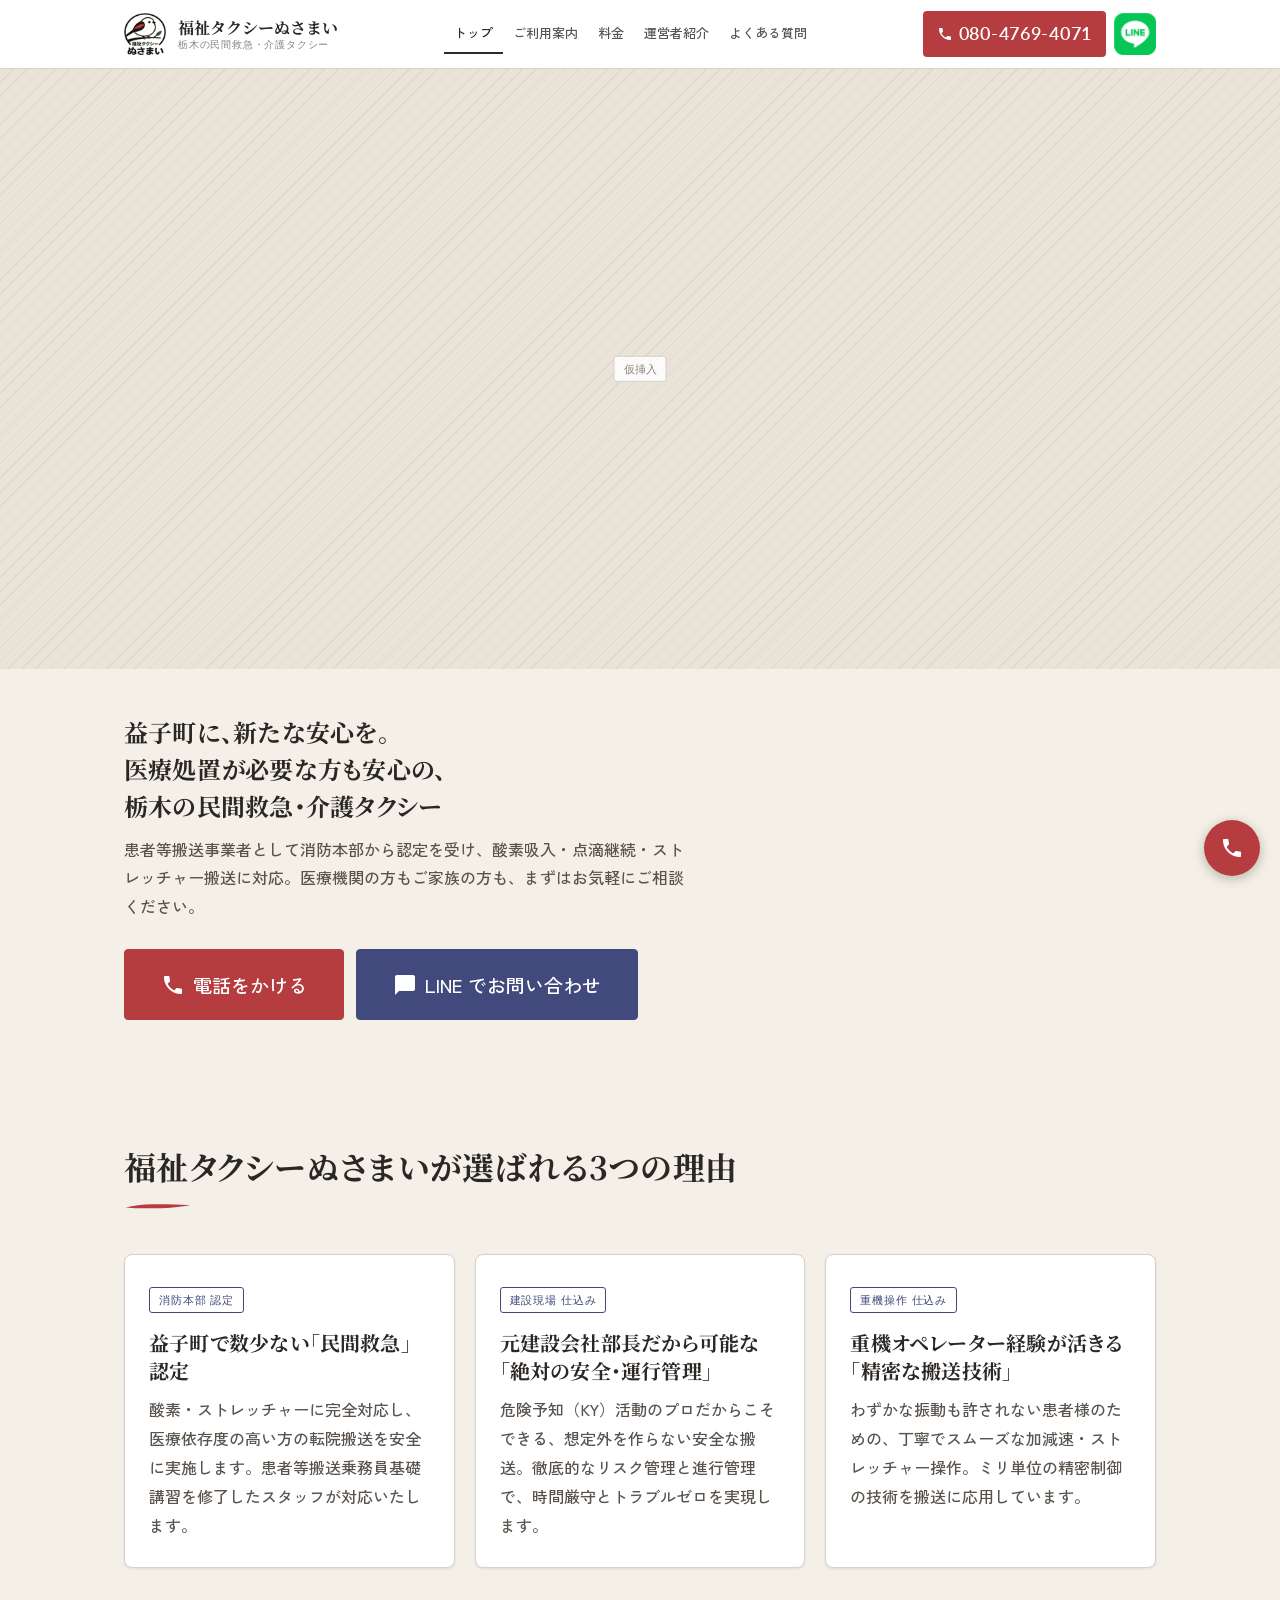
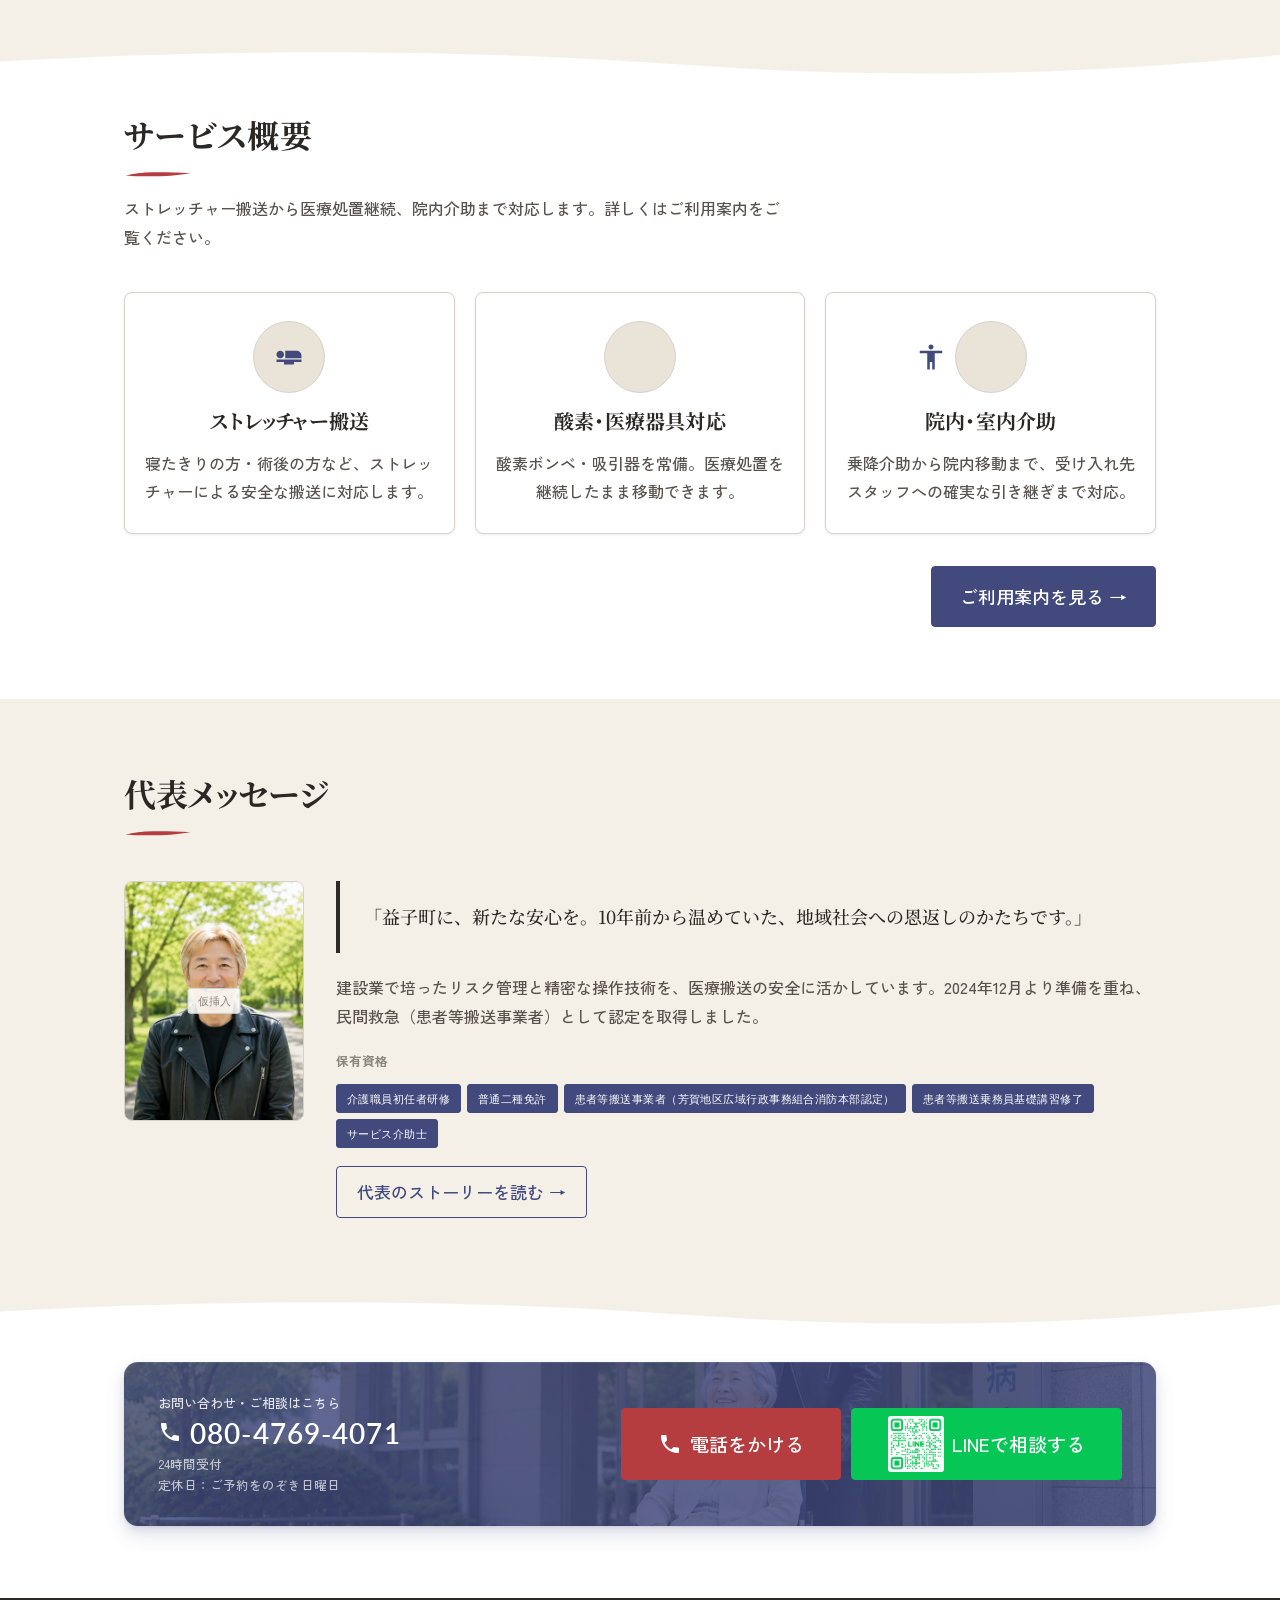
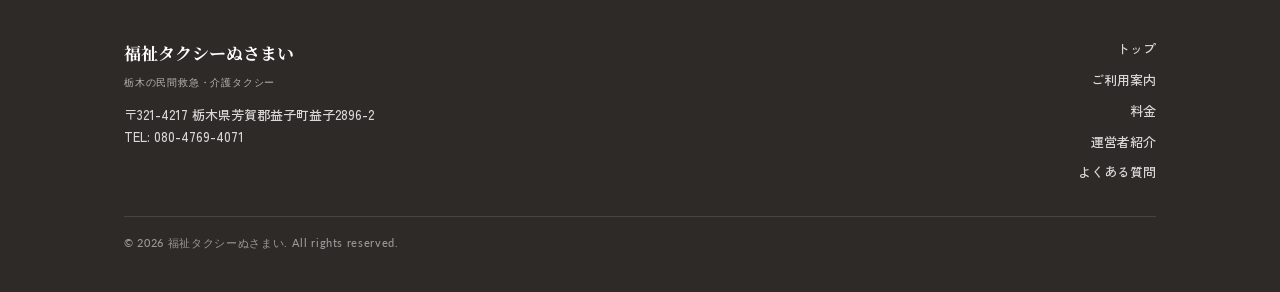
==== index.html @ a367e4e3 "analytics: GA4・Googleサーチコンソール・Clarity の本番IDを全5ページに反映 Co-Authored-By: Claude Sonnet 4.6 <noreply@anth" ====
<!DOCTYPE html>
<html lang="ja">
<head>
  <meta charset="UTF-8">
  <meta name="viewport" content="width=device-width, initial-scale=1.0">
  <meta name="robots" content="noindex">
  <link rel="icon" type="image/png" href="img/favicon.png">
  <title>福祉タクシーぬさまい｜栃木県益子町の介護タクシー・民間救急</title>
  <meta name="description" content="栃木県益子町を拠点に、ストレッチャー搬送・酸素吸入・点滴継続に対応する介護タクシー／民間救急（患者等搬送事業者）。芳賀郡・栃木県全域の転院・通院・広域搬送をMSWやご家族からのご依頼で承ります。">
  <link rel="canonical" href="https://tokyo-mate-kikaku.github.io/nusamai-taxi-canp/">

  <!-- OGP -->
  <meta property="og:type" content="website">
  <meta property="og:site_name" content="福祉タクシーぬさまい">
  <meta property="og:title" content="福祉タクシーぬさまい｜栃木県益子町の介護タクシー・民間救急">
  <meta property="og:description" content="栃木県益子町を拠点に、ストレッチャー搬送・酸素吸入・点滴継続に対応する介護タクシー／民間救急。芳賀郡・栃木県全域の転院・通院・広域搬送を承ります。">
  <meta property="og:url" content="https://tokyo-mate-kikaku.github.io/nusamai-taxi-canp/">
  <meta property="og:image" content="https://tokyo-mate-kikaku.github.io/nusamai-taxi-canp/img/fv_pc_dummy.webp">
  <meta property="og:locale" content="ja_JP">

  <!-- Twitter Card -->
  <meta name="twitter:card" content="summary_large_image">
  <meta name="twitter:title" content="福祉タクシーぬさまい｜栃木県益子町の介護タクシー・民間救急">
  <meta name="twitter:description" content="栃木県益子町を拠点に、ストレッチャー搬送・酸素吸入・点滴継続に対応する介護タクシー／民間救急。芳賀郡・栃木県全域の転院・通院・広域搬送を承ります。">
  <meta name="twitter:image" content="https://tokyo-mate-kikaku.github.io/nusamai-taxi-canp/img/fv_pc_dummy.webp">
  <link rel="preconnect" href="https://fonts.googleapis.com">
  <link rel="preconnect" href="https://fonts.gstatic.com" crossorigin>
  <link href="https://fonts.googleapis.com/css2?family=Noto+Serif+JP:wght@400;600;700&family=Zen+Kaku+Gothic+New:wght@400;500;700&family=Lato:wght@400;700&display=swap" rel="stylesheet">
  <link href="https://fonts.googleapis.com/icon?family=Material+Icons" rel="stylesheet">
  <link rel="stylesheet" href="css/style.css">

  <!-- 構造化データ（TaxiService） -->
  <script type="application/ld+json">
  {
    "@context": "https://schema.org",
    "@type": "TaxiService",
    "name": "福祉タクシーぬさまい",
    "description": "栃木県益子町を拠点に、ストレッチャー搬送・酸素吸入・点滴継続に対応する介護タクシー／民間救急（患者等搬送事業者）。",
    "url": "https://tokyo-mate-kikaku.github.io/nusamai-taxi-canp/",
    "image": "https://tokyo-mate-kikaku.github.io/nusamai-taxi-canp/img/fv_pc_dummy.webp",
    "telephone": "+81-80-4769-4071",
    "areaServed": [
      { "@type": "AdministrativeArea", "name": "栃木県芳賀郡益子町" },
      { "@type": "AdministrativeArea", "name": "栃木県" }
    ],
    "provider": {
      "@type": "LocalBusiness",
      "name": "福祉タクシーぬさまい",
      "image": "https://tokyo-mate-kikaku.github.io/nusamai-taxi-canp/img/logo.jpg",
      "telephone": "+81-80-4769-4071",
      "url": "https://tokyo-mate-kikaku.github.io/nusamai-taxi-canp/",
      "founder": { "@type": "Person", "name": "浦上 猛" },
      "foundingDate": "2025-08",
      "address": {
        "@type": "PostalAddress",
        "postalCode": "321-4217",
        "addressRegion": "栃木県",
        "addressLocality": "芳賀郡益子町",
        "streetAddress": "益子2896-2",
        "addressCountry": "JP"
      }
    }
  }
  </script>

  <!-- ===== TRACKING ===== -->
  <!-- Google Search Console 認証 : -->
  <meta name="google-site-verification" content="2zkhqX7VvUgENSOrvvJ1nqqEa8RQcRwvDcQsqCewWVw">

  <!-- Google Analytics 4 -->
  <script async src="https://www.googletagmanager.com/gtag/js?id=G-GGK96P9J8S"></script>
  <script>
    window.dataLayer = window.dataLayer || [];
    function gtag(){dataLayer.push(arguments);}
    gtag('js', new Date());
    gtag('config', 'G-GGK96P9J8S');
  </script>

  <!-- Microsoft Clarity -->
  <script type="text/javascript">
    (function(c,l,a,r,i,t,y){
      c[a]=c[a]||function(){(c[a].q=c[a].q||[]).push(arguments)};
      t=l.createElement(r);t.async=1;t.src="https://www.clarity.ms/tag/"+i;
      y=l.getElementsByTagName(r)[0];y.parentNode.insertBefore(t,y);
    })(window, document, "clarity", "script", "xcbvhcziiq");
  </script>
</head>
<body>

<!-- ===== SITE HEADER ===== -->
<header class="site-header">
  <div class="container">
    <div class="header-inner">
      <a href="index.html" class="header-logo">
        <div class="logo-mark"><img src="img/logo.jpg" alt="福祉タクシーぬさまい ロゴ"></div>
        <div class="logo-text">
          <span class="logo-main">福祉タクシーぬさまい</span>
          <span class="logo-sub">栃木の民間救急・介護タクシー</span>
        </div>
      </a>
      <nav class="header-nav" role="navigation" aria-label="グローバルナビゲーション">
        <a href="index.html" class="current">トップ</a>
        <a href="guide.html">ご利用案内</a>
        <a href="price.html">料金</a>
        <a href="about.html">運営者紹介</a>
        <a href="faq.html">よくある質問</a>
      </nav>
      <div class="header-cta">
        <a href="tel:08047694071" class="header-phone"><span class="material-icons" aria-hidden="true">call</span> 080-4769-4071</a>
        <a href="https://lin.ee/9xXF9nc" target="_blank" rel="noopener noreferrer" class="header-line" aria-label="LINEで相談する"><img src="img/LINE_Brand_icon.png" alt=""></a>
      </div>
      <button class="menu-toggle" aria-label="メニューを開く" aria-expanded="false">
        <span></span><span></span><span></span>
      </button>
    </div>
  </div>
</header>

<!-- ===== HERO ===== -->
<section class="hero">
  <div class="hero-image-wrap">
    <picture>
      <source media="(max-width: 680px)" srcset="img/fv_sp_dummy.webp">
      <img src="img/fv_pc_dummy.webp" alt="車いすの利用者を福祉車両へご案内する代表" class="hero-img" width="1440" height="802" fetchpriority="high" decoding="async">
    </picture>
    <span class="ph-tag">仮挿入</span>
  </div>
  <div class="hero-body">
    <h1 class="hero-catch">益子町に、新たな安心を。<br>医療処置が必要な方も安心の、<br>栃木の民間救急・介護タクシー</h1>
    <p class="hero-sub">患者等搬送事業者として消防本部から認定を受け、酸素吸入・点滴継続・ストレッチャー搬送に対応。医療機関の方もご家族の方も、まずはお気軽にご相談ください。</p>
    <div class="hero-actions">
      <a href="tel:08047694071" class="btn btn-dark btn-lg"><span class="material-icons" aria-hidden="true">call</span> 電話をかける</a>
      <a href="https://lin.ee/9xXF9nc" target="_blank" rel="noopener noreferrer" class="btn btn-accent-solid btn-lg"><span class="material-icons" aria-hidden="true">chat_bubble</span>LINE でお問い合わせ</a>
    </div>
  </div>
</section>

<!-- ===== 3つの理由 ===== -->
<section class="section bg-soft wave-down">
  <div class="section-inner">
    <div class="section-header">
      <h2 class="section-title">福祉タクシーぬさまいが選ばれる3つの理由</h2>
    </div>
    <div class="grid-3">
      <div class="reason-card">
        <div class="reason-num">消防本部 認定</div>
        <h3>益子町で数少ない「民間救急」認定</h3>
        <p>酸素・ストレッチャーに完全対応し、医療依存度の高い方の転院搬送を安全に実施します。患者等搬送乗務員基礎講習を修了したスタッフが対応いたします。</p>
      </div>
      <div class="reason-card">
        <div class="reason-num">建設現場 仕込み</div>
        <h3>元建設会社部長だから可能な「絶対の安全・運行管理」</h3>
        <p>危険予知（KY）活動のプロだからこそできる、想定外を作らない安全な搬送。徹底的なリスク管理と進行管理で、時間厳守とトラブルゼロを実現します。</p>
      </div>
      <div class="reason-card">
        <div class="reason-num">重機操作 仕込み</div>
        <h3>重機オペレーター経験が活きる「精密な搬送技術」</h3>
        <p>わずかな振動も許されない患者様のための、丁寧でスムーズな加減速・ストレッチャー操作。ミリ単位の精密制御の技術を搬送に応用しています。</p>
      </div>
    </div>
  </div>
</section>

<!-- ===== サービス概要 ===== -->
<section class="section">
  <div class="section-inner">
    <div class="section-header">
      <h2 class="section-title">サービス概要</h2>
      <p class="section-lead">ストレッチャー搬送から医療処置継続、院内介助まで対応します。詳しくはご利用案内をご覧ください。</p>
    </div>
    <div class="grid-3" style="margin-bottom: 32px;">
      <div class="service-card">
        <div class="service-icon"><span class="material-icons" aria-hidden="true">airline_seat_flat</span></div>
        <h3>ストレッチャー搬送</h3>
        <p style="font-size: 16px; color: var(--text-2); line-height: 1.75;">寝たきりの方・術後の方など、ストレッチャーによる安全な搬送に対応します。</p>
      </div>
      <div class="service-card">
        <div class="service-icon"><span class="material-icons" aria-hidden="true">medical_services</span></div>
        <h3>酸素・医療器具対応</h3>
        <p style="font-size: 16px; color: var(--text-2); line-height: 1.75;">酸素ボンベ・吸引器を常備。医療処置を継続したまま移動できます。</p>
      </div>
      <div class="service-card">
        <div class="service-icon"><span class="material-icons" aria-hidden="true">accessibility_new</span></div>
        <h3>院内・室内介助</h3>
        <p style="font-size: 16px; color: var(--text-2); line-height: 1.75;">乗降介助から院内移動まで、受け入れ先スタッフへの確実な引き継ぎまで対応。</p>
      </div>
    </div>
    <div style="display: flex; justify-content: flex-end;">
      <a href="guide.html" class="btn btn-accent-fill">ご利用案内を見る →</a>
    </div>
  </div>
</section>

<!-- ===== 代表メッセージ ===== -->
<section class="section bg-soft wave-down">
  <div class="section-inner">
    <div class="section-header">
      <h2 class="section-title">代表メッセージ</h2>
    </div>
    <div style="display: flex; gap: 32px; align-items: flex-start; flex-wrap: wrap;">
      <div style="width: 180px; flex-shrink: 0; position: relative;">
        <img src="img/profile_dummy_sm.webp" alt="福祉タクシーぬさまい 代表 浦上猛" width="180" height="240" loading="lazy" style="width: 100%; height: auto; border-radius: var(--radius); border: 1.4px solid var(--border); display: block;">
        <span class="ph-tag">仮挿入</span>
      </div>
      <div style="flex: 1; min-width: 260px;">
        <div class="quote-block" style="margin-bottom: 20px;">「益子町に、新たな安心を。10年前から温めていた、地域社会への恩返しのかたちです。」</div>
        <p style="font-size: 16px; color: var(--text-2); line-height: 1.85; margin-bottom: 18px;">建設業で培ったリスク管理と精密な操作技術を、医療搬送の安全に活かしています。2024年12月より準備を重ね、民間救急（患者等搬送事業者）として認定を取得しました。</p>
        <p style="font-size: 12.5px; color: var(--muted); margin-bottom: 12px; font-weight: 600;">保有資格</p>
        <div class="badge-row" style="margin-bottom: 18px;">
          <span class="badge">介護職員初任者研修</span>
          <span class="badge">普通二種免許</span>
          <span class="badge">患者等搬送事業者（芳賀地区広域行政事務組合消防本部認定）</span>
          <span class="badge">患者等搬送乗務員基礎講習修了</span>
          <span class="badge">サービス介助士</span>
        </div>
        <a href="about.html" class="btn btn-ghost btn-sm btn-accent">代表のストーリーを読む →</a>
      </div>
    </div>
  </div>
</section>

<!-- ===== フッターCTA ===== -->
<section class="section">
  <div class="section-inner">
    <div class="footer-cta">
      <div>
        <p class="footer-cta-label">お問い合わせ・ご相談はこちら</p>
        <div class="footer-cta-tel"><span class="material-icons" aria-hidden="true">call</span> 080-4769-4071</div>
        <p class="footer-cta-hours">24時間受付</p>
        <p class="footer-cta-hours">定休日：ご予約をのぞき日曜日</p>
      </div>
      <div class="footer-cta-actions">
        <a href="tel:08047694071" class="btn btn-dark btn-lg"><span class="material-icons" aria-hidden="true">call</span> 電話をかける</a>
        <a href="https://lin.ee/9xXF9nc" target="_blank" rel="noopener noreferrer" class="btn btn-line btn-lg"><span class="material-icons" aria-hidden="true">chat_bubble</span><img class="btn-line-qr" src="img/line_qr.png" alt="" aria-hidden="true">LINEで相談する</a>
      </div>
    </div>
  </div>
</section>

<!-- ===== SITE FOOTER ===== -->
<footer class="site-footer">
  <div class="container">
    <div class="footer-inner">
      <div class="footer-brand">
        <span class="logo-main">福祉タクシーぬさまい</span>
        <span class="logo-sub">栃木の民間救急・介護タクシー</span>
        <address class="footer-address" style="font-style:normal;">
          〒321-4217 栃木県芳賀郡益子町益子2896-2<br>
          TEL: 080-4769-4071
        </address>
      </div>
      <nav class="footer-nav" aria-label="フッターナビゲーション">
        <a href="index.html">トップ</a>
        <a href="guide.html">ご利用案内</a>
        <a href="price.html">料金</a>
        <a href="about.html">運営者紹介</a>
        <a href="faq.html">よくある質問</a>
      </nav>
    </div>
    <p class="footer-bottom">© <span id="copyright-year">2026</span> 福祉タクシーぬさまい. All rights reserved.</p>
  </div>
</footer>

<!-- ===== FLOATING CTA ===== -->
<div class="floating-cta" aria-label="お問い合わせ">
  <a href="tel:08047694071" class="floating-phone" aria-label="電話する"><span class="material-icons" aria-hidden="true">call</span></a>
</div>

<script src="js/main.js"></script>
</body>
</html>
---- css/style.css ----
/* ====================================================
   福祉タクシーぬさまい — Global Stylesheet
   Fonts: Noto Serif JP (headings) · Noto Sans JP (body)
   ==================================================== */

/* ---------- Reset & Custom Properties ---------- */
*, *::before, *::after { box-sizing: border-box; margin: 0; padding: 0; }

:root {
  --text:       #2b2724;
  --text-2:     #5a534d;
  --muted:      #8a847d;
  --bg:         #ffffff;
  --bg-soft:    #f4f0e8;  /* 糠白釉（nuka）寄りの温白 */
  --bg-alt:     #e9e3d8;  /* 一段濃い土色 */
  --border:     #d6d1cb;
  --border-s:   #e8e4df;
  --ink:        #2e2a27;  /* 黒釉（kuro）寄りの墨 */

  --brand:      #b53d3f;  /* ロゴの赤（アクセント・電話CTA専用） */
  --brand-dark: #9a3135;  /* 赤ボタン hover */

  --accent:      #41497d;  /* 赤のトライアド（青藍・ミュート）見出し/ラベル/リンク */
  --accent-dark: #353c66;  /* 青藍リンク hover */

  --line:        #06c755;  /* LINE 公式グリーン */
  --line-dark:   #05a647;  /* LINE ボタン hover */

  --serif:      'Noto Serif JP', serif;        /* 見出し：温かみのある旧字系明朝 */
  --sans:       'Zen Kaku Gothic New', sans-serif; /* 本文：可読性の高いヒューマニスト */
  --mono:       'Lato', sans-serif;                /* 数字・ラベル */

  --radius-s:   4px;
  --radius:     8px;
  --radius-l:   14px;

  --shadow-card:0 1px 3px rgba(0,0,0,.08);

  --max-w:      1080px;
  --section-py: 72px;
}

html { scroll-behavior: smooth; }

/* 動きに敏感なユーザーへの配慮：スムーズスクロールとトランジションを無効化 */
@media (prefers-reduced-motion: reduce) {
  html { scroll-behavior: auto; }
  *, *::before, *::after {
    transition-duration: .01ms !important;
    animation-duration: .01ms !important;
    animation-iteration-count: 1 !important;
  }
}

body {
  font-family: var(--sans);
  font-size: 16px;
  font-weight: 500;
  line-height: 1.75;
  color: var(--text);
  background: var(--bg);
}

img { display: block; max-width: 100%; }
a { color: inherit; text-decoration: none; }
ul, ol { list-style: none; }

/* ---------- Typography ---------- */
h1, h2, h3, h4 {
  font-family: var(--serif);
  font-weight: 700;
  line-height: 1.4;
  letter-spacing: .01em;
  font-feature-settings: "palt";
}

.section-label {
  font-family: var(--mono);
  font-size: 11px;
  letter-spacing: .14em;
  text-transform: uppercase;
  color: var(--accent);
  display: block;
  margin-bottom: 10px;
}

.section-title {
  font-size: clamp(24px, 3.5vw, 32px);
  margin-bottom: 12px;
}

/* 署名：柿釉（kaki）の刷毛ストローク — 益子焼の釉がけを想起させる一筆 */
.section-title::after {
  content: "";
  display: block;
  width: 68px;
  height: 13px;
  margin-top: 12px;
  background-image: url("data:image/svg+xml,%3Csvg xmlns='http://www.w3.org/2000/svg' viewBox='0 0 90 14'%3E%3Cpath d='M2,8.6 C12,5.4 24,4.4 38,4.1 C52,3.8 70,4.3 88,5.4 C76,7.3 58,9.7 40,9.4 C26,9.2 12,9.3 2,8.6 Z' fill='%23b53d3f'/%3E%3C/svg%3E");
  background-repeat: no-repeat;
  background-size: contain;
}

.section-lead {
  font-size: 16px;
  color: var(--text-2);
  max-width: 660px;
  line-height: 1.8;
}

/* ---------- Layout ---------- */
.container {
  width: 100%;
  max-width: var(--max-w);
  margin: 0 auto;
  padding: 0 24px;
}

.section { padding: var(--section-py) 0; }
.section.bg-soft { background: var(--bg-soft); }
.section.bg-alt  { background: var(--bg-alt); }

/* 柔らかい曲線の区切り：上セクションの地色が、わずかに非対称な曲線で下へ沈む（柿釉ブラシと同じ手仕事の揺らぎ）。色は足さず同系トーンで上品に。--wave-color で曲線色を上書き可（白→soft の境界など）。 */
.wave-down { position: relative; z-index: 2; }
.wave-down::after {
  content: "";
  position: absolute;
  left: 0;
  right: 0;
  bottom: -39px;
  height: 40px;
  background-color: var(--wave-color, var(--bg-soft));
  -webkit-mask: url("data:image/svg+xml,%3Csvg xmlns='http://www.w3.org/2000/svg' viewBox='0 0 1440 48' preserveAspectRatio='none'%3E%3Cpath d='M0,0 H1440 V19 C1190,46 980,47 770,31 C560,15 300,9 0,27 Z' fill='%23fff'/%3E%3C/svg%3E") no-repeat;
  -webkit-mask-size: 100% 100%;
  mask: url("data:image/svg+xml,%3Csvg xmlns='http://www.w3.org/2000/svg' viewBox='0 0 1440 48' preserveAspectRatio='none'%3E%3Cpath d='M0,0 H1440 V19 C1190,46 980,47 770,31 C560,15 300,9 0,27 Z' fill='%23fff'/%3E%3C/svg%3E") no-repeat;
  mask-size: 100% 100%;
  pointer-events: none;
}

.section-inner {
  max-width: var(--max-w);
  margin: 0 auto;
  padding: 0 24px;
}

.section-header { margin-bottom: 40px; }

.grid-2 { display: grid; grid-template-columns: 1fr 1fr; gap: 20px; }
.grid-3 { display: grid; grid-template-columns: repeat(3, 1fr); gap: 20px; }
.grid-4 { display: grid; grid-template-columns: repeat(4, 1fr); gap: 16px; }

/* ---------- Buttons ---------- */
.btn {
  display: inline-flex;
  align-items: center;
  justify-content: center;
  gap: 8px;
  font-family: var(--sans);
  font-size: 18px;
  font-weight: 500;
  padding: 14px 28px;
  border-radius: var(--radius-s);
  cursor: pointer;
  transition: opacity .15s, transform .1s;
  border: 1.5px solid transparent;
  white-space: nowrap;
}
.btn:hover { opacity: .85; transform: translateY(-1px); }

.btn-dark {
  background: var(--brand);
  color: #fff;
  border-color: var(--brand);
}
.btn-dark:hover {
  background: var(--brand-dark);
  border-color: var(--brand-dark);
  opacity: 1;
}
.btn-ghost {
  background: transparent;
  color: var(--ink);
  border-color: var(--ink);
}
.btn-accent {
  color: var(--accent);
  border-color: var(--accent);
}
.btn-accent:hover {
  background: var(--accent);
  color: #fff;
  border-color: var(--accent);
  opacity: 1;
}
/* 反転アクセント：既定は呉須ベタ＋白文字、hover/active で白地＋呉須文字（=従来の btn-accent 既定）に戻る */
.btn-accent-fill {
  background: var(--accent);
  color: #fff;
  border-color: var(--accent);
}
.btn-accent-fill:hover,
.btn-accent-fill:active {
  background: transparent;
  color: var(--accent);
  border-color: var(--accent);
  opacity: 1;
}
.btn-line {
  background: var(--line);
  color: #fff;
  border-color: var(--line);
}
.btn-line:hover {
  background: var(--line-dark);
  border-color: var(--line-dark);
  opacity: 1;
}
/* footer-cta QR（PC/tablet のみ、モバイルはアイコンに切替） */
.footer-cta .btn-line { overflow: hidden; }
.btn-line-qr {
  height: 56px;
  width: 56px;
  margin-block: -18px;
  object-fit: contain;
  flex-shrink: 0;
  border-radius: 3px;
}
.footer-cta .btn-line .material-icons { display: none; }
/* 呉須ソリッド：hero の LINE 導線（緑の飛び出しを抑え、赤の電話CTAを主役に） */
.btn-accent-solid {
  background: var(--accent);
  color: #fff;
  border-color: var(--accent);
}
.btn-accent-solid:hover {
  background: var(--accent-dark);
  border-color: var(--accent-dark);
  opacity: 1;
}
.btn-sm { font-size: 17px; padding: 10px 20px; }
.btn-lg { font-size: 19px; padding: 18px 36px; }

/* ---------- Site Header ---------- */
.site-header {
  position: sticky;
  top: 0;
  z-index: 100;
  background: rgba(255,255,255,.97);
  border-bottom: 1px solid var(--border);
  backdrop-filter: blur(6px);
}

.header-inner {
  display: flex;
  align-items: center;
  gap: 24px;
  height: 68px;
}

.header-logo {
  display: flex;
  align-items: center;
  gap: 12px;
  flex-shrink: 0;
  min-height: 68px;   /* メニュー展開で height:auto になっても1行目を68pxに保ち、ロゴの縦位置シフトを防ぐ */
}

.logo-mark {
  width: 42px;
  height: 42px;
  display: flex;
  align-items: center;
  justify-content: center;
}

.logo-mark img {
  width: 100%;
  height: 100%;
  object-fit: contain;
  display: block;
}

.logo-text { line-height: 1.25; }
.logo-main { font-family: var(--serif); font-weight: 700; font-size: 16px; display: block; }
.logo-sub  { font-family: var(--mono); font-size: 10px; color: var(--muted); letter-spacing: .08em; display: block; }

.header-nav {
  display: flex;
  gap: 0;
  flex: 1;
  justify-content: center;
}

.header-nav a {
  font-size: 13px;
  font-weight: 500;
  padding: 8px 10px;
  white-space: nowrap;
  color: var(--text-2);
  border-bottom: 2px solid transparent;
  transition: color .15s, border-color .15s;
}
.header-nav a:hover,
.header-nav a.current {
  color: var(--text);
  border-bottom-color: var(--ink);
}

.header-cta {
  display: flex;
  gap: 8px;
  align-items: center;
  flex-shrink: 0;
}

.header-phone {
  display: inline-flex;
  align-items: center;
  gap: 6px;
  font-family: var(--mono);
  font-size: 18px;
  font-weight: 600;
  background: var(--brand);
  color: #fff;
  padding: 7px 14px;
  border-radius: var(--radius-s);
  letter-spacing: .04em;
}

.header-phone .material-icons {
  font-size: 16px;
}

/* アイコンのみの正方形。高さは電話CTA(.header-phone)の実高さ 42px に合わせる */
.header-line {
  display: inline-flex;
  align-items: center;
  justify-content: center;
  width: 42px;
  height: 42px;
  flex-shrink: 0;
  padding: 0;
  border: none;
  border-radius: var(--radius-s);
  overflow: hidden;
}
.header-line:hover { opacity: .85; }

.header-line img {
  width: 100%;
  height: 100%;
  object-fit: cover;
  display: block;
}

.menu-toggle {
  display: none;
  flex-direction: column;
  gap: 5px;
  background: none;
  border: none;
  cursor: pointer;
  padding: 8px;
  margin-left: auto;
}
.menu-toggle span {
  display: block;
  width: 22px;
  height: 2px;
  background: var(--ink);
  border-radius: 2px;
  transition: transform .2s ease-out, opacity .2s ease-out;
}

/* 展開時：三本線 → ×印（上下のバーを中央へ寄せて交差、中央バーは消す） */
.menu-toggle[aria-expanded="true"] span:nth-child(1) { transform: translateY(7px) rotate(45deg); }
.menu-toggle[aria-expanded="true"] span:nth-child(2) { opacity: 0; }
.menu-toggle[aria-expanded="true"] span:nth-child(3) { transform: translateY(-7px) rotate(-45deg); }


/* ---------- Hero ---------- */
.hero {
  background: var(--bg-soft);
  padding: 0;
  overflow: hidden;
}

.hero-image-wrap {
  width: 100%;
  height: clamp(320px, 55vw, 600px);
  background:
    repeating-linear-gradient(135deg, transparent 0 9px, rgba(0,0,0,.05) 9px 10px),
    var(--bg-alt);
  display: flex;
  align-items: center;
  justify-content: center;
  position: relative;
}

.hero-image-wrap .img-label {
  background: rgba(255,255,255,.9);
  border: 1px solid var(--border);
  padding: 6px 14px;
  border-radius: 3px;
  font-family: var(--mono);
  font-size: 11px;
  color: var(--muted);
}

.hero-image-wrap picture {
  display: block;
  width: 100%;
  height: 100%;
}

.hero-image-wrap .hero-img {
  width: 100%;
  height: 100%;
  object-fit: cover;
  display: block;
}

.hero-body {
  padding: 44px 24px 52px;
  max-width: var(--max-w);
  margin: 0 auto;
}

.hero-catch {
  font-family: var(--serif);
  font-size: 24px;
  font-weight: 700;
  line-height: 1.55;
  margin-bottom: 10px;
  letter-spacing: .01em;
  font-feature-settings: "palt";
}

.hero-sub {
  font-size: 16px;
  color: var(--text-2);
  margin-bottom: 28px;
  line-height: 1.8;
  max-width: 560px;
}

.hero-actions {
  display: flex;
  gap: 12px;
  flex-wrap: wrap;
}

/* ---------- Image Placeholder ---------- */
.img-ph {
  background:
    repeating-linear-gradient(135deg, transparent 0 9px, rgba(0,0,0,.06) 9px 10px),
    var(--bg-alt);
  display: flex;
  align-items: center;
  justify-content: center;
  border-radius: var(--radius-s);
  overflow: hidden;
}

/* 仮挿入ラベル 共通（.img-ph span / .equip-card .equip-img span / .profile-img span / .ph-tag） */
.img-ph span,
.equip-card .equip-img span,
.profile-img span,
.ph-tag {
  background: rgba(255,255,255,.85);
  border: 1px solid var(--border);
  border-radius: 3px;
  font-family: var(--mono);
  font-size: 10.5px;
  color: var(--muted);
}
.img-ph span,
.profile-img span { padding: 4px 10px; }
.equip-card .equip-img span { padding: 3px 9px; }
/* 実画像の上に重ねる「仮挿入」キャプション。親を position:relative にして中央配置 */
.ph-tag {
  position: absolute;
  top: 50%;
  left: 50%;
  transform: translate(-50%, -50%);
  padding: 3px 9px;
  pointer-events: none;
  z-index: 2;
}

/* ---------- Reasons / Feature Cards ---------- */
.reason-card {
  background: var(--bg);
  border: 1.4px solid var(--border);
  border-radius: var(--radius);
  padding: 28px 24px;
  box-shadow: var(--shadow-card);
}

.reason-num {
  font-family: var(--mono);
  font-size: 10.5px;
  letter-spacing: .08em;
  color: var(--accent);
  border: 1px solid var(--accent);
  padding: 3px 9px;
  border-radius: 3px;
  display: inline-block;
  margin-bottom: 16px;
}

.reason-card h3 {
  font-size: 20px;
  margin-bottom: 10px;
}

.reason-card p {
  font-size: 16px;
  color: var(--text-2);
  line-height: 1.8;
}

/* ---------- Service Icon Cards ---------- */
.service-card {
  background: var(--bg);
  border: 1.4px solid var(--border);
  border-radius: var(--radius);
  padding: 28px 20px;
  display: flex;
  flex-direction: column;
  align-items: center;
  text-align: center;
  gap: 14px;
  box-shadow: var(--shadow-card);
}

.service-icon {
  width: 72px;
  height: 72px;
  border-radius: 50%;
  background: var(--bg-alt);     /* 土色（warm clay）— 背景の糠白と同系で馴染ませる */
  display: flex;
  align-items: center;
  justify-content: center;
  border: 1.4px solid var(--border);
}

.service-icon .material-icons {
  font-size: 30px;
  color: var(--accent);          /* 呉須グリフ — ラベル/リンク/年表と同じ情報レイヤー */
}

.service-card h3 {
  font-size: 20px;
  font-family: var(--serif);
}

/* ---------- Quote Block ---------- */
.quote-block {
  border-left: 4px solid var(--ink);
  background: var(--bg-soft);
  padding: 20px 24px;
  font-family: var(--serif);
  font-size: 18px;
  line-height: 1.75;
  color: var(--text);
}

/* ---------- Footer CTA ---------- */
.footer-cta {
  background-color: var(--accent);        /* フォールバック */
  background-image:
    linear-gradient(color-mix(in srgb, var(--accent) 82%, transparent),
                    color-mix(in srgb, var(--accent) 82%, transparent)),   /* 呉須カラーフィルター（前面・現状の地色を半透明化） */
    url('../img/fv02.webp');                                               /* FV写真（背面・cover） */
  background-size: auto, cover;
  background-position: center, center;
  background-repeat: no-repeat;
  border: none;
  border-radius: var(--radius-l);
  box-shadow:
    0 1px 2px rgba(46, 42, 39, .08),
    0 4px 8px rgba(65, 73, 125, .10),
    0 10px 20px rgba(65, 73, 125, .13),
    inset 0 1px 0 rgba(255, 255, 255, .10);
  color: #fff;
  padding: 30px 34px;
  display: flex;
  align-items: center;
  justify-content: space-between;
  gap: 24px;
  flex-wrap: wrap;
}

.footer-cta-label {
  font-size: 13px;
  color: rgba(255,255,255,.85);
  margin-bottom: 4px;
}

.footer-cta-tel {
  font-family: var(--mono);
  font-size: 28px;
  font-weight: 600;
  letter-spacing: .04em;
  line-height: 1;
  margin-bottom: 6px;
  color: #fff;
  font-variant-numeric: tabular-nums;
}

.footer-cta-hours {
  font-size: 12.5px;
  color: rgba(255,255,255,.68);
}

.footer-cta-actions {
  display: flex;
  gap: 10px;
  flex-wrap: wrap;
}

/* ---------- Site Footer ---------- */
.site-footer {
  background: var(--ink);
  color: rgba(255,255,255,.88);
  padding: 40px 0;
}

.footer-inner {
  display: grid;
  grid-template-columns: 1fr auto;
  gap: 40px;
  margin-bottom: 32px;
}

.footer-brand .logo-main { color: #fff; font-size: 17px; margin-bottom: 6px; }
.footer-brand .logo-sub  { color: rgba(255,255,255,.65); }

.footer-address {
  font-size: 13px;
  color: rgba(255,255,255,.82);
  margin-top: 12px;
  line-height: 1.7;
}

.footer-nav {
  display: flex;
  flex-direction: column;
  gap: 8px;
  text-align: right;
}

.footer-nav a {
  font-size: 13px;
  color: rgba(255,255,255,.82);
  transition: color .15s;
}
.footer-nav a:hover { color: #fff; }

.footer-bottom {
  border-top: 1px solid rgba(255,255,255,.12);
  padding-top: 16px;
  font-family: var(--mono);
  font-size: 11px;
  color: rgba(255,255,255,.52);
  letter-spacing: .06em;
}

/* ---------- Floating CTA ---------- */
.floating-cta {
  position: fixed;
  right: 20px;
  bottom: calc(24px + env(safe-area-inset-bottom));  /* iPhone ホームインジケータとの重なりを防ぐ */
  z-index: 90;
  display: flex;
  flex-direction: column;
  gap: 8px;
  align-items: flex-end;
}

.floating-phone {
  display: flex;
  align-items: center;
  justify-content: center;
  width: 56px;
  height: 56px;
  border-radius: 50%;
  background: var(--brand);
  color: #fff;
  font-size: 22px;
  box-shadow: 0 3px 12px rgba(0,0,0,.25);
  transition: transform .15s;
}
.floating-phone:hover { transform: scale(1.06); }

/* ---------- Page Hero (inner pages) ---------- */
.page-hero {
  background: var(--bg-soft);
  border-bottom: 1px solid var(--border-s);
  padding: 48px 0;
}

.page-hero h1 {
  font-size: clamp(28px, 4.5vw, 38px);
  margin-bottom: 8px;
}

.page-hero p {
  font-size: 16px;
  color: var(--text-2);
  max-width: 600px;
  line-height: 1.8;
}

/* page-hero 呉須ブルー版（guide / price）：FV 写真を背景に敷き、呉須ブルー＋斜線ハッチ＋光沢を半透明のカラーフィルターとして前面に重ねる */
.page-hero-accent {
  background-color: var(--accent-dark);  /* 画像未読込時のフォールバック */
  background-image:
    repeating-linear-gradient(135deg, rgba(255,255,255,.028) 0 1px, transparent 1px 9px),   /* 斜線ハッチ（最前面） */
    radial-gradient(140% 120% at 85% -25%, rgba(255,255,255,.12), rgba(255,255,255,0) 60%),  /* 右上の光沢 */
    linear-gradient(color-mix(in srgb, var(--accent-dark) 80%, transparent),
                    color-mix(in srgb, var(--accent-dark) 80%, transparent)),                 /* 呉須カラーフィルター */
    url('../img/fv02.webp');                                                                   /* FV 写真（最背面） */
  background-repeat: repeat, no-repeat, no-repeat, no-repeat;
  background-size:   auto,   auto,      auto,      cover;
  background-position: center, center, center, center;
  border-bottom: none;
  color: #fff;
}
.page-hero-accent h1 { color: #fff; }
.page-hero-accent p  { color: rgba(255,255,255,.82); }

/* ---------- Page Nav (guide ページ内リンク) ---------- */
.page-nav {
  position: sticky;
  top: 68px;
  z-index: 99;
  background: rgba(255,255,255,.30);
  -webkit-backdrop-filter: blur(6px);
  backdrop-filter: blur(6px);
  border-bottom: 1px solid rgba(214,209,203,.6);
  padding: 14px 0;
}
.page-nav-list {
  display: flex;
  flex-wrap: wrap;
  gap: 8px;
  justify-content: center;
  list-style: none;
  padding: 0;
  margin: 0;
}
.page-nav-link {
  display: inline-flex;
  align-items: center;
  gap: 4px;
  font-size: 14px;
  font-family: var(--sans);
  padding: 7px 16px;
  background: var(--bg);
  border: 1.5px solid var(--accent);
  color: var(--accent);
  border-radius: var(--radius);
  text-decoration: none;
  white-space: nowrap;
  transition: background .15s, color .15s;
}
.page-nav-link:hover {
  background: var(--accent);
  color: #fff;
}
.page-nav-link .material-icons { font-size: 16px; }

/* guide ページ内アンカー：ヘッダー(68px) + page-nav(約63px) 分ずらす */
#intro, #equipment, #flow, #area {
  scroll-margin-top: 136px;
}

/* ---------- Equipment Cards (guide page) ---------- */
.equip-card {
  background: var(--bg);
  border: 1.4px solid var(--border);
  border-radius: var(--radius);
  overflow: hidden;
  box-shadow: var(--shadow-card);
}

.equip-card .equip-img {
  height: 200px;
  background:
    repeating-linear-gradient(135deg, transparent 0 9px, rgba(0,0,0,.06) 9px 10px),
    var(--bg-alt);
  display: flex;
  align-items: center;
  justify-content: center;
}

.equip-card .equip-body {
  padding: 16px;
}

.equip-card h3 {
  font-family: var(--serif);
  font-size: 18px;
  margin-bottom: 6px;
}

.equip-card .equip-spec {
  font-size: 16px;
  color: var(--text-2);
  line-height: 1.7;
}

/* ---------- Checklist ---------- */
.checklist { display: flex; flex-direction: column; gap: 10px; }

.check-item {
  display: flex;
  gap: 14px;
  align-items: flex-start;
  padding: 16px 20px;
  background: var(--bg);
  border: 1.4px solid var(--border);
  border-radius: var(--radius);
}

.check-item .check-mark {
  background: var(--accent);
  color: #fff;
  font-family: var(--mono);
  font-size: 11px;
  padding: 2px 7px;
  border-radius: 3px;
  flex-shrink: 0;
  margin-top: 2px;
}

.check-item .check-text strong {
  display: block;
  font-size: 18px;
  font-weight: 600;
  margin-bottom: 2px;
}

.check-item .check-text span {
  font-size: 16px;
  color: var(--text-2);
}

/* ---------- Steps ---------- */
.steps { display: flex; flex-direction: column; gap: 0; }
.step-arrow { display: flex; justify-content: center; padding: 6px 0; }

.step-item {
  display: flex;
  gap: 18px;
  align-items: flex-start;
}

.step-num {
  width: 36px;
  height: 36px;
  flex-shrink: 0;
  border: 1.5px solid var(--ink);
  border-radius: 50%;
  display: flex;
  align-items: center;
  justify-content: center;
  font-family: var(--mono);
  font-size: 13px;
  font-weight: 600;
  background: var(--bg);
  margin-top: 2px;
}

.step-body {
  flex: 1;
  background: var(--bg);
  border: 1.4px solid var(--border);
  border-radius: var(--radius);
  padding: 16px 20px;
}

.step-body strong {
  font-size: 18px;
  font-weight: 600;
  display: block;
  margin-bottom: 4px;
}

.step-body p {
  font-size: 16px;
  color: var(--text-2);
  line-height: 1.75;
}

/* ---------- Area Map ---------- */
.area-grid {
  display: flex;
  justify-content: center;
}

.area-detail {
  background: var(--bg);
  border: 1.4px solid var(--border);
  border-radius: var(--radius);
  padding: 24px;
  display: flex;
  flex-direction: column;
  gap: 16px;
  width: 100%;
  max-width: 560px;
}

.area-row { border-bottom: 1px dashed var(--border-s); padding: 14px 0; }
.area-row:last-child { border-bottom: none; padding-bottom: 0; }
.area-row dt { font-size: 12px; font-family: var(--mono); color: var(--accent); letter-spacing: .1em; margin-bottom: 4px; }
.area-row dd { font-size: 16px; }
.area-row dd a { color: var(--brand); text-decoration: underline; text-underline-offset: 2px; }
.area-row dd a:hover { color: var(--brand-dark); }


/* ---------- Price Concept Diagram ---------- */
.price-concept {
  display: flex;
  align-items: stretch;
  gap: 10px;
  flex-wrap: wrap;
}

.price-concept-item {
  flex: 1;
  min-width: 130px;
  background: var(--bg);
  border: 1.4px solid var(--border);
  border-radius: var(--radius);
  padding: 24px 18px;
  text-align: center;
}

.price-concept-item.total {
  background: var(--ink);
  color: #fff;
  border-color: var(--ink);
}

.price-concept-item h3 {
  font-size: 18px;
  margin-bottom: 4px;
}

.price-concept-item.total h3 { color: #fff; }

.price-concept-item p {
  font-size: 12px;
  color: var(--text-2);
}

.price-concept-item.total p { color: rgba(255,255,255,.6); }

.price-concept-sep {
  font-size: 26px;
  font-weight: 700;
  color: var(--text-2);
  display: flex;
  align-items: center;
  padding: 0 4px;
  flex-shrink: 0;
}

/* ---------- Tables ---------- */
.price-table {
  width: 100%;
  border-collapse: collapse;
  font-size: 15px;
}

.price-table th,
.price-table td {
  border: 1px solid var(--border);
  padding: 11px 14px;
  text-align: left;
  vertical-align: top;
  line-height: 1.6;
}

.price-table th {
  background: var(--bg-alt);
  font-weight: 600;
  font-size: 15px;
}

.price-table td.num {
  text-align: right;
  font-family: var(--mono);
  font-size: 15px;
  white-space: nowrap;
  font-variant-numeric: tabular-nums;
}

.price-table tr:hover td { background: var(--bg-soft); }

/* 運賃セルの改行：PC は「／」区切りで1行、モバイルは2行に出し分け */
.num-br { display: none; }

/* ---------- Estimate Cards ---------- */
.estimate-grid { display: grid; grid-template-columns: 1fr 1fr; gap: 20px; }

.estimate-card {
  background: var(--bg);
  border: 1.4px solid var(--border);
  border-radius: var(--radius);
  padding: 24px;
}

.estimate-badge {
  font-family: var(--mono);
  font-size: 10.5px;
  letter-spacing: .08em;
  background: var(--ink);
  color: #fff;
  padding: 3px 8px;
  border-radius: 3px;
  display: inline-block;
  margin-bottom: 14px;
}

.estimate-card h3 {
  font-size: 18px;
  margin-bottom: 4px;
}

.estimate-card .sub {
  font-size: 12.5px;
  color: var(--muted);
  margin-bottom: 16px;
}

.estimate-row {
  display: flex;
  justify-content: space-between;
  align-items: baseline;
  padding: 7px 0;
  border-bottom: 1px dashed var(--border-s);
  font-size: 16px;
}

.estimate-row:last-of-type { border-bottom: none; }

.estimate-row .val {
  font-family: var(--mono);
  font-weight: 600;
  font-variant-numeric: tabular-nums;
}

.estimate-total {
  display: flex;
  justify-content: space-between;
  align-items: baseline;
  padding: 12px 0 0;
  border-top: 1.5px solid var(--border);
  margin-top: 10px;
  font-size: 16px;
  font-weight: 700;
}

.estimate-total .val { font-family: var(--mono); font-size: 18px; font-variant-numeric: tabular-nums; }

.estimate-note {
  font-size: 12px;
  color: var(--muted);
  margin-top: 12px;
}

/* ---------- Payment Methods ---------- */
.payment-grid { display: grid; grid-template-columns: repeat(3, 1fr); gap: 14px; }

.payment-card {
  background: var(--bg);
  border: 1.4px solid var(--border);
  border-radius: var(--radius);
  padding: 18px 16px;
}

.payment-card h4 {
  font-family: var(--serif);
  font-size: 18px;
  margin-bottom: 4px;
}

.payment-card p {
  font-size: 16px;
  color: var(--text-2);
}

.payment-card-list {
  list-style: none;
  margin-top: 8px;
  font-size: 14px;
  color: var(--text-2);
  line-height: 1.9;
}

.card-brand-img {
  display: block;
  width: 100%;
  height: auto;
  margin-top: 12px;
}

.card-brand-ph {
  margin-top: 12px;
  border: 1.5px dashed var(--border);
  border-radius: 4px;
  height: 44px;
  display: flex;
  align-items: center;
  justify-content: center;
  font-size: 11px;
  font-family: var(--mono);
  color: var(--muted);
  letter-spacing: .06em;
}

/* ---------- About — Cover ---------- */
.about-cover {
  width: 100%;
  height: clamp(280px, 45vw, 520px);
  background-image: url('../img/profile_dummy.webp');
  background-size: cover;
  background-position: center 38%;
  background-repeat: no-repeat;
  background-color: var(--bg-alt);
  display: flex;
  align-items: flex-end;
  position: relative;
  overflow: hidden;
}

.about-cover .img-label-small {
  position: absolute;
  top: 50%;
  left: 50%;
  transform: translate(-50%, -50%);
  background: rgba(255,255,255,.85);
  border: 1px solid var(--border);
  padding: 5px 12px;
  border-radius: 3px;
  font-family: var(--mono);
  font-size: 11px;
  color: var(--muted);
}

.about-cover-caption {
  background: rgba(255,255,255,.72);
  -webkit-backdrop-filter: blur(6px);
  backdrop-filter: blur(6px);
  border: 1px solid rgba(255,255,255,.6);
  box-shadow: 0 4px 20px rgba(0,0,0,.08);
  padding: 20px 28px;
  margin: 24px;
  max-width: 440px;
}

.about-cover-caption h2 {
  font-size: clamp(18px, 2.8vw, 24px);
  margin-bottom: 8px;
  line-height: 1.5;
}

.about-cover-caption p {
  font-size: 13px;
  color: var(--muted);
}

/* ---------- Q&A ---------- */
.qa-list { display: flex; flex-direction: column; gap: 16px; }

.qa-item {
  background: var(--bg);
  border: 1.4px solid var(--border);
  border-radius: var(--radius);
  overflow: hidden;
}

.qa-question {
  padding: 20px 24px;
}

.qa-q-label {
  font-family: var(--mono);
  font-size: 10.5px;
  letter-spacing: .1em;
  background: var(--ink);
  color: #fff;
  padding: 2px 8px;
  border-radius: 3px;
  display: inline-block;
  margin-bottom: 10px;
}

.qa-question h3 {
  font-size: 20px;
  line-height: 1.5;
}

.qa-answer {
  background: var(--bg-soft);
  border-top: 1px dashed var(--border);
  padding: 18px 24px;
  font-size: 16px;
  color: var(--text-2);
  line-height: 1.85;
}

/* ---------- Profile ---------- */
.profile-grid {
  display: grid;
  grid-template-columns: 220px 1fr;
  gap: 24px;
  align-items: stretch;
}

.profile-img {
  height: 280px;
  background:
    repeating-linear-gradient(135deg, transparent 0 9px, rgba(0,0,0,.06) 9px 10px),
    var(--bg-alt);
  border: 1.4px solid var(--border);
  border-radius: var(--radius);
  display: flex;
  align-items: center;
  justify-content: center;
}

.profile-detail {
  background: var(--bg);
  border: 1.4px solid var(--border);
  border-radius: var(--radius);
  padding: 28px;
  display: flex;
  flex-direction: column;
  gap: 18px;
}

.profile-name-label { font-size: 11.5px; color: var(--muted); margin-bottom: 4px; }
.profile-name { font-family: var(--serif); font-size: 22px; font-weight: 700; }

.profile-section-label {
  font-size: 11.5px;
  font-family: var(--mono);
  color: var(--accent);
  letter-spacing: .1em;
  margin-bottom: 6px;
}

.profile-career { font-size: 16px; color: var(--text-2); line-height: 1.8; }

/* ---------- Timeline（経歴：本当に順序のある列）---------- */
.timeline { list-style: none; margin: 0; padding: 0; }

.timeline li {
  position: relative;
  display: grid;
  grid-template-columns: 64px 1fr;
  gap: 12px;
  padding: 0 0 16px 22px;
}
.timeline li:last-child { padding-bottom: 0; }

/* 縦の連結線 */
.timeline li::before {
  content: "";
  position: absolute;
  left: 4px;
  top: 5px;
  bottom: -1px;
  width: 2px;
  background: var(--border-s);
}
.timeline li:last-child::before { display: none; }

/* 呉須（gosu）のノード */
.timeline li::after {
  content: "";
  position: absolute;
  left: 0;
  top: 4px;
  width: 10px;
  height: 10px;
  border-radius: 50%;
  background: var(--accent);
  box-shadow: 0 0 0 3px var(--bg);
}

.t-date {
  font-family: var(--mono);
  font-size: 12px;
  font-weight: 700;
  letter-spacing: .04em;
  color: var(--accent);
  padding-top: 1px;
}

.t-text { font-size: 16px; color: var(--text-2); line-height: 1.7; }

.badge-row {
  display: flex;
  flex-wrap: wrap;
  gap: 6px;
}

.badge {
  font-family: var(--mono);
  font-size: 11px;
  letter-spacing: .04em;
  background: var(--accent);
  border: 1px solid var(--accent);
  padding: 4px 10px;
  border-radius: 3px;
  color: #fff;
}

.divider {
  border: none;
  border-top: 1px dashed var(--border-s);
  margin: 4px 0;
}

/* ---------- FAQ Accordion ---------- */
.faq-section { margin-bottom: 40px; }

.faq-section-title {
  font-family: var(--serif);
  font-size: 22px;
  margin-bottom: 16px;
  display: flex;
  align-items: center;
  gap: 14px;
}

.faq-num {
  font-family: var(--mono);
  font-size: 10.5px;
  letter-spacing: .1em;
  background: var(--ink);
  color: #fff;
  padding: 3px 8px;
  border-radius: 3px;
  font-weight: 400;
}

.accordion {
  border: 1.4px solid var(--border);
  border-radius: var(--radius);
  overflow: hidden;
}

.accordion-item {
  border-bottom: 1px dashed var(--border);
}

.accordion-item:last-child { border-bottom: none; }

.accordion-trigger {
  width: 100%;
  background: var(--bg);
  border: none;
  cursor: pointer;
  display: flex;
  align-items: center;
  justify-content: space-between;
  padding: 16px 20px;
  font-family: var(--sans);
  font-size: 16px;
  font-weight: 500;
  color: var(--text);
  text-align: left;
  gap: 14px;
  transition: background .12s;
}

.accordion-trigger:hover { background: var(--bg-soft); }
.accordion-trigger[aria-expanded="true"] { background: var(--bg-soft); }

.accordion-icon {
  font-family: var(--mono);
  font-size: 18px;
  color: var(--muted);
  flex-shrink: 0;
  transition: transform .2s;
  line-height: 1;
}

.accordion-trigger[aria-expanded="true"] .accordion-icon {
  transform: rotate(45deg);
}

.accordion-panel {
  display: none;
  background: var(--bg-soft);
  border-top: 1px dashed var(--border);
  padding: 16px 20px;
  font-size: 16px;
  color: var(--text);
  line-height: 1.85;
}

.accordion-panel.open { display: block; }

/* ---------- Responsive ---------- */
@media (max-width: 900px) {
  .grid-3 { grid-template-columns: 1fr 1fr; }
  .grid-4 { grid-template-columns: 1fr 1fr; }
  .payment-grid { grid-template-columns: 1fr 1fr; }

  .profile-grid { grid-template-columns: 1fr; }
  .estimate-grid { grid-template-columns: 1fr; }
  .footer-inner { grid-template-columns: 1fr; }
  .footer-nav { text-align: left; flex-direction: row; flex-wrap: wrap; gap: 12px; }
  .price-concept { flex-direction: column; }
  .price-concept-sep { transform: rotate(90deg); align-self: center; }

  /* ヘッダーは ≤900px でスマホレイアウト（ハンバーガー）に切替（CTA が収まらない 900–681px の崩れ対策） */
  .header-nav { display: none; }
  .header-cta { display: none; }
  .menu-toggle { display: flex; }

  /* メニュー展開時の背面暗転オーバーレイ */
  body::before {
    content: '';
    position: fixed;
    inset: 0;
    background: rgba(0,0,0,.4);
    z-index: 98;
    opacity: 0;
    pointer-events: none;
    transition: opacity .25s ease;
  }
  body:has(.header-nav.open)::before {
    opacity: 1;
    pointer-events: auto;
  }
  body:has(.header-nav.open) { overflow: hidden; }

  /* メニュー展開時：ヘッダー内部を絶対配置の overlay にし、下のコンテンツを押し下げない（シフトなし）。バー高さ(68px)は site-header の min-height で確保。 */
  .site-header:has(.open) {
    min-height: 68px;
    box-shadow: 0 8px 20px rgba(0,0,0,.06);
  }
  .header-inner:has(.open) {
    position: absolute;
    top: 0;
    left: 0;
    right: 0;
    height: auto;
    flex-wrap: wrap;
    align-content: flex-start;
    gap: 0 24px;
    padding: 0 24px 16px;
    background: rgba(255,255,255,.98);
    -webkit-backdrop-filter: blur(6px);
    backdrop-filter: blur(6px);
  }

  .header-cta.open {
    display: flex;
    flex-direction: column;
    order: 1;
    flex-basis: 100%;
    gap: 10px;
    margin-top: 12px;
  }
  .header-cta.open .header-phone {
    justify-content: center;
    padding: 12px 14px;
  }
  .header-cta.open .header-line {
    align-self: center;   /* 縦積みメニューでは中央に配置（42px 正方形のまま） */
  }

  .header-nav.open {
    display: flex;
    flex-direction: column;
    order: 2;
    flex-basis: 100%;
    margin-top: 14px;
    padding-top: 6px;
    border-top: 1px solid var(--border-s);
  }
  .header-nav.open a { padding: 12px 4px; border-bottom: none; font-size: 16px; }
}

@media (max-width: 680px) {
  :root { --section-py: 48px; }

  .grid-2 { grid-template-columns: 1fr; }
  .grid-3 { grid-template-columns: 1fr; }
  .grid-4 { grid-template-columns: 1fr 1fr; }
  .payment-grid { grid-template-columns: 1fr; }
  .step-arrow { padding-left: calc(36px + 18px); }

  .footer-cta { flex-direction: column; align-items: flex-start; }
  .footer-cta-tel { font-size: 22px; }
  .footer-cta .btn-line .material-icons { display: inline; }
  .btn-line-qr { display: none; }
  .footer-cta .btn-line { overflow: visible; }

  .page-nav-list { display: grid; grid-template-columns: 1fr 1fr; }
  .page-nav-link { justify-content: center; width: 100%; }

  .hero-actions { flex-direction: column; }
  .hero-actions .btn { width: 100%; }

  .about-cover { height: 380px; background-position: center 24%; }
  .about-cover-caption { margin: 16px; padding: 16px 18px; max-width: none; }

  /* 運賃セル：モバイルでは「／」を隠して2行に */
  .num-sep { display: none; }
  .num-br  { display: inline; }
}
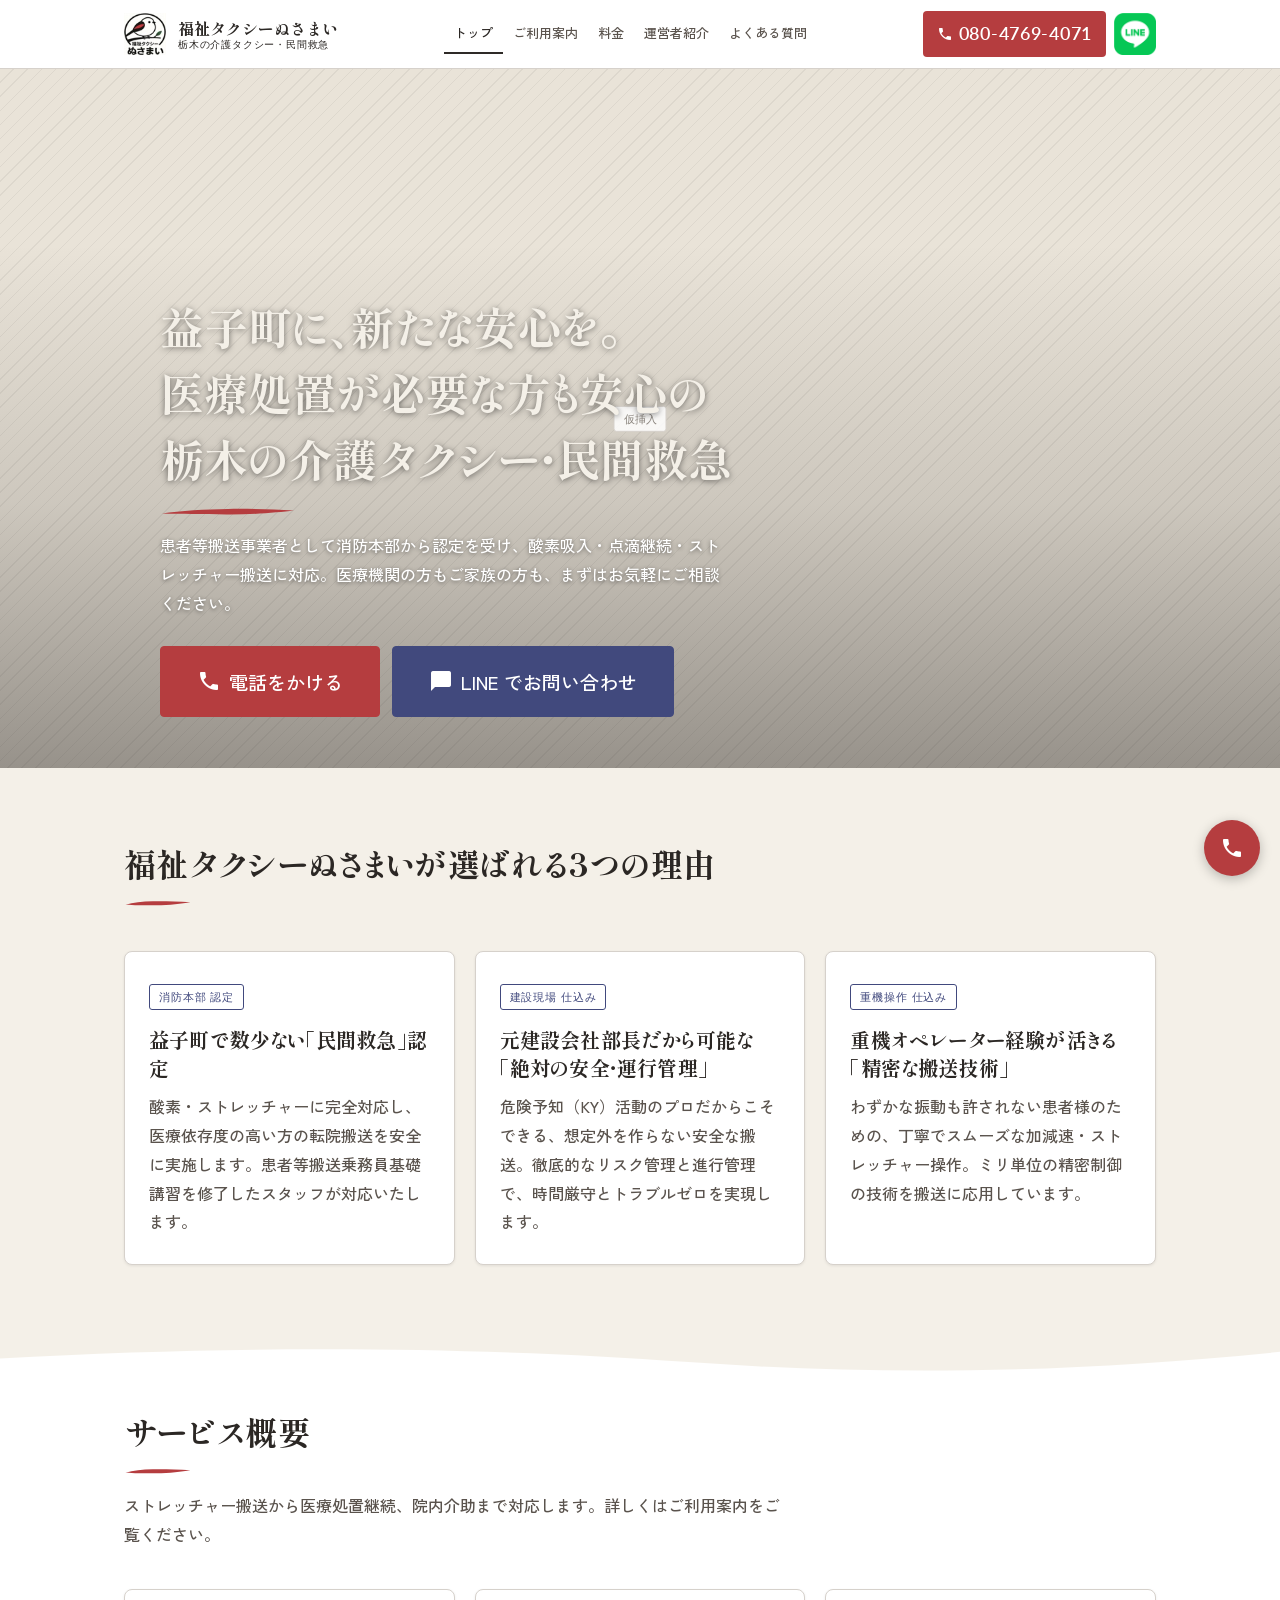
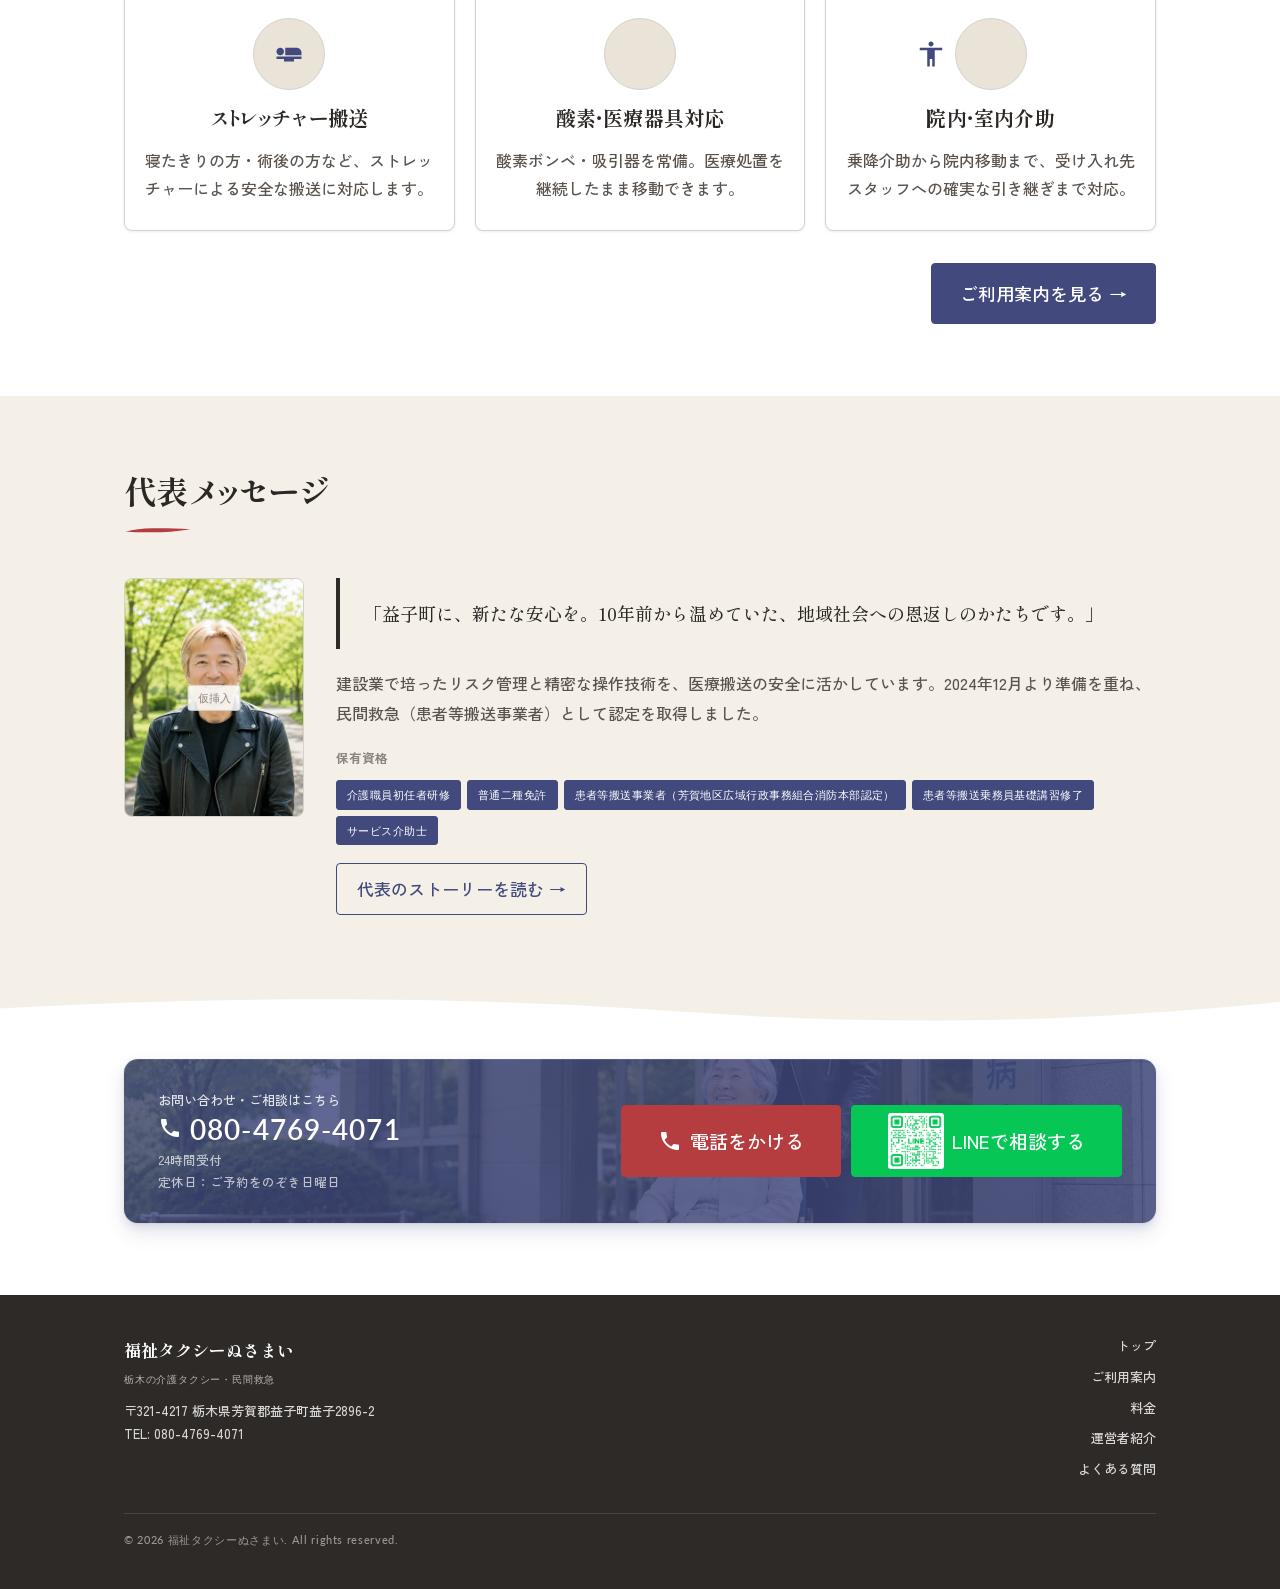
==== commit 6c69d2a3: "font+style: Shippori Mincho サブセット化・hero デザイン刷新・CSS 整理 - 全5ページの Google Fonts を Noto Serif JP → Shippo" ====
--- a/index.html
+++ b/index.html
@@ -25,7 +25,7 @@
   <meta name="twitter:image" content="https://tokyo-mate-kikaku.github.io/nusamai-taxi-canp/img/fv_pc_dummy.webp">
   <link rel="preconnect" href="https://fonts.googleapis.com">
   <link rel="preconnect" href="https://fonts.gstatic.com" crossorigin>
-  <link href="https://fonts.googleapis.com/css2?family=Noto+Serif+JP:wght@400;600;700&family=Zen+Kaku+Gothic+New:wght@400;500;700&family=Lato:wght@400;700&display=swap" rel="stylesheet">
+  <link href="https://fonts.googleapis.com/css2?family=Shippori+Mincho:wght@700&text=%25%2C-./0123456789%3AABCDEHIJKLMNPQSTVY_abcdefghiklmnoprstuvwxy%7C%C2%A5%C2%A9%E2%80%94%E2%80%BB%E2%86%92%E2%87%84%E2%97%AF%E2%9C%93%E3%80%81%E3%80%82%E3%80%85%E3%80%8C%E3%80%8D%E3%80%92%E3%80%9C%E3%81%82%E3%81%84%E3%81%86%E3%81%88%E3%81%8A%E3%81%8B%E3%81%8C%E3%81%8D%E3%81%8E%E3%81%8F%E3%81%91%E3%81%93%E3%81%94%E3%81%95%E3%81%97%E3%81%98%E3%81%99%E3%81%9A%E3%81%9B%E3%81%9C%E3%81%9D%E3%81%9E%E3%81%9F%E3%81%A0%E3%81%A1%E3%81%A3%E3%81%A4%E3%81%A6%E3%81%A7%E3%81%A8%E3%81%A9%E3%81%AA%E3%81%AB%E3%81%AC%E3%81%AD%E3%81%AE%E3%81%AF%E3%81%B0%E3%81%B3%E3%81%B8%E3%81%BB%E3%81%BE%E3%81%BF%E3%82%80%E3%82%81%E3%82%82%E3%82%84%E3%82%88%E3%82%89%E3%82%8A%E3%82%8B%E3%82%8C%E3%82%8F%E3%82%92%E3%82%93%E3%82%A2%E3%82%A3%E3%82%A4%E3%82%A8%E3%82%AA%E3%82%AB%E3%82%AD%E3%82%AE%E3%82%AF%E3%82%B0%E3%82%B3%E3%82%B5%E3%82%B7%E3%82%B8%E3%82%B9%E3%82%BA%E3%82%BB%E3%82%BC%E3%82%BF%E3%83%81%E3%83%83%E3%83%86%E3%83%87%E3%83%88%E3%83%89%E3%83%8B%E3%83%8D%E3%83%90%E3%83%92%E3%83%93%E3%83%95%E3%83%96%E3%83%97%E3%83%99%E3%83%9A%E3%83%9C%E3%83%9D%E3%83%9E%E3%83%9F%E3%83%A0%E3%83%A1%E3%83%A2%E3%83%A3%E3%83%A5%E3%83%A7%E3%83%A9%E3%83%AA%E3%83%AB%E3%83%AC%E3%83%AD%E3%83%B3%E3%83%BB%E3%83%BC%E4%B8%80%E4%B8%81%E4%B8%88%E4%B8%8A%E4%B8%8B%E4%B8%8D%E4%B8%96%E4%B8%A1%E4%B8%AD%E4%B8%BB%E4%B9%97%E4%BA%86%E4%BA%88%E4%BA%8B%E4%BA%8C%E4%BA%BA%E4%BB%8A%E4%BB%8B%E4%BB%95%E4%BB%96%E4%BB%98%E4%BB%A3%E4%BB%A5%E4%BB%AE%E4%BB%B6%E4%BB%BB%E4%BC%91%E4%BC%9A%E4%BC%9D%E4%BD%8D%E4%BD%8E%E4%BD%8F%E4%BD%93%E4%BD%95%E4%BD%99%E4%BD%9C%E4%BD%BF%E4%BE%8B%E4%BE%9D%E4%BF%9D%E4%BF%A1%E4%BF%AE%E5%81%B4%E5%82%99%E5%83%8F%E5%85%83%E5%85%85%E5%85%88%E5%85%8D%E5%85%A5%E5%85%A8%E5%85%B1%E5%85%B7%E5%86%85%E5%86%86%E5%86%8D%E5%87%A6%E5%87%BA%E5%88%86%E5%88%87%E5%88%9D%E5%88%A5%E5%88%A9%E5%88%B6%E5%88%B8%E5%89%87%E5%89%8D%E5%89%B2%E5%8A%9B%E5%8A%A0%E5%8A%A9%E5%8B%95%E5%8B%99%E5%8C%97%E5%8C%BA%E5%8C%BB%E5%8D%94%E5%8D%98%E5%8D%B1%E5%8D%B3%E5%8E%9F%E5%8E%B3%E5%8F%82%E5%8F%8E%E5%8F%96%E5%8F%97%E5%8F%A3%E5%8F%AF%E5%8F%B7%E5%90%84%E5%90%88%E5%90%8C%E5%90%8D%E5%90%91%E5%90%AB%E5%90%B8%E5%91%8A%E5%91%BD%E5%93%81%E5%93%A1%E5%95%8F%E5%96%80%E5%96%B6%E5%99%A8%E5%9B%9B%E5%9B%9E%E5%9B%B0%E5%9B%BA%E5%9B%BD%E5%9C%A8%E5%9C%B0%E5%9E%8B%E5%9F%9F%E5%9F%B9%E5%9F%BA%E5%A0%B1%E5%A0%B4%E5%A2%83%E5%A2%97%E5%A3%AB%E5%A4%96%E5%A4%9C%E5%A4%A7%E5%A4%AB%E5%A5%A5%E5%A7%8B%E5%AD%90%E5%AD%98%E5%AE%85%E5%AE%87%E5%AE%88%E5%AE%89%E5%AE%8C%E5%AE%9A%E5%AE%9F%E5%AE%A2%E5%AE%A4%E5%AE%AE%E5%AE%B6%E5%AF%84%E5%AF%86%E5%AF%9D%E5%AF%A7%E5%AF%BE%E5%B0%8F%E5%B0%91%E5%B1%8B%E5%B1%9E%E5%B1%B1%E5%B2%A1%E5%B8%82%E5%B8%8C%E5%B8%AB%E5%B8%AD%E5%B8%AF%E5%B8%B8%E5%B9%B4%E5%B9%B9%E5%BA%83%E5%BA%95%E5%BA%A6%E5%BA%A7%E5%BB%BA%E5%BC%8F%E5%BC%95%E5%BD%93%E5%BD%B9%E5%BE%85%E5%BE%8C%E5%BE%93%E5%BE%97%E5%BE%A1%E5%BE%B9%E5%BF%83%E5%BF%85%E5%BF%9C%E6%80%9D%E6%80%A5%E6%80%A7%E6%81%A9%E6%82%A3%E6%83%91%E6%83%B3%E6%84%8F%E6%84%9B%E6%84%9F%E6%85%8B%E6%88%90%E6%88%B8%E6%89%80%E6%89%8B%E6%89%95%E6%89%BF%E6%8A%80%E6%8A%91%E6%8B%A0%E6%8B%AD%E6%8C%81%E6%8C%87%E6%8C%AF%E6%8C%BF%E6%8D%A8%E6%8F%90%E6%8F%9B%E6%8F%B4%E6%8F%BA%E6%90%AC%E6%90%AD%E6%90%BA%E6%93%8D%E6%94%AF%E6%94%B9%E6%94%BF%E6%95%85%E6%95%91%E6%95%B0%E6%95%B4%E6%96%99%E6%96%B0%E6%96%B9%E6%96%BD%E6%97%85%E6%97%8F%E6%97%A5%E6%97%A9%E6%98%8E%E6%99%82%E6%99%AE%E6%9B%9C%E6%9B%B8%E6%9B%BF%E6%9C%80%E6%9C%88%E6%9C%89%E6%9C%9B%E6%9C%9D%E6%9C%9F%E6%9C%A8%E6%9C%AC%E6%9D%90%E6%9D%A5%E6%9F%93%E6%A0%83%E6%A0%BC%E6%A1%88%E6%A4%85%E6%A5%AD%E6%A6%82%E6%A7%8B%E6%A7%98%E6%A8%99%E6%A9%9F%E6%AD%A2%E6%AD%A3%E6%AD%A9%E6%AD%B4%E6%AE%8A%E6%AE%B5%E6%AF%8E%E6%AF%92%E6%B0%8F%E6%B0%91%E6%B0%97%E6%B0%B4%E6%B1%97%E6%B1%BA%E6%B2%BB%E6%B3%81%E6%B3%95%E6%B4%BB%E6%B5%81%E6%B5%A6%E6%B5%B7%E6%B6%88%E6%B7%BB%E6%B8%85%E6%B8%88%E6%B8%9B%E6%B8%A9%E6%B9%BF%E6%BA%90%E6%BA%96%E6%BB%B4%E7%82%B9%E7%82%BA%E7%83%8F%E7%84%A1%E7%88%B6%E7%89%87%E7%89%B9%E7%8A%B6%E7%8C%9B%E7%8F%BE%E7%90%86%E7%92%B0%E7%94%9F%E7%94%A8%E7%94%B1%E7%94%B3%E7%94%BA%E7%94%BB%E7%95%8C%E7%95%AA%E7%95%B0%E7%96%BE%E7%97%85%E7%97%87%E7%97%B0%E7%99%82%E7%99%BA%E7%9A%84%E7%9B%8A%E7%9B%AE%E7%9B%B4%E7%9B%B8%E7%9C%8B%E7%9C%8C%E7%9C%9F%E7%9D%80%E7%9E%AD%E7%9F%A5%E7%A0%94%E7%A2%BA%E7%A4%8E%E7%A4%BA%E7%A4%BE%E7%A5%89%E7%A5%9E%E7%A6%8F%E7%A7%81%E7%A7%BB%E7%A8%AE%E7%A9%8D%E7%A9%BA%E7%AA%93%E7%AB%8B%E7%AC%AC%E7%AD%89%E7%AD%96%E7%AE%97%E7%AE%A1%E7%B2%BE%E7%B4%84%E7%B4%A0%E7%B4%B0%E7%B4%B9%E7%B5%84%E7%B5%8C%E7%B5%90%E7%B5%A1%E7%B5%B6%E7%B6%99%E7%B6%9A%E7%BD%AE%E7%BF%8C%E7%BF%92%E8%80%83%E8%80%85%E8%80%90%E8%80%97%E8%81%B7%E8%83%B8%E8%83%BD%E8%84%9A%E8%87%AA%E8%88%AC%E8%89%B2%E8%8A%B3%E8%8C%82%E8%8D%B7%E8%90%BD%E8%A1%8C%E8%A1%93%E8%A1%A8%E8%A3%85%E8%A3%95%E8%A6%81%E8%A6%8B%E8%A6%A7%E8%A6%AA%E8%A7%92%E8%A7%A3%E8%A8%80%E8%A8%88%E8%A8%98%E8%A8%AD%E8%A8%B1%E8%A9%B1%E8%A9%B3%E8%AA%8D%E8%AA%A0%E8%AA%AC%E8%AA%AD%E8%AA%BF%E8%AB%87%E8%AC%9B%E8%AD%B0%E8%AD%B7%E8%B2%9D%E8%B2%BB%E8%B3%80%E8%B3%83%E8%B3%87%E8%B3%AA%E8%B5%B0%E8%B5%B7%E8%B6%8A%E8%B7%9D%E8%B7%AF%E8%B7%B5%E8%BA%AB%E8%BB%8A%E8%BB%A2%E8%BB%BD%E8%BC%89%E8%BC%B8%E8%BE%BC%E8%BF%8E%E8%BF%91%E8%BF%94%E9%80%80%E9%80%81%E9%80%94%E9%80%9A%E9%80%9F%E9%80%A0%E9%80%A3%E9%80%B2%E9%81%8B%E9%81%93%E9%81%A9%E9%81%B8%E9%82%A3%E9%83%A1%E9%83%A8%E9%83%B7%E9%83%BD%E9%85%8D%E9%85%B8%E9%87%8D%E9%87%8E%E9%87%8F%E9%87%91%E9%87%A7%E9%95%B7%E9%96%8B%E9%96%93%E9%96%A2%E9%98%B2%E9%99%8D%E9%99%90%E9%99%A2%E9%99%BA%E9%9A%8E%E9%9A%9B%E9%9A%9C%E9%9A%A3%E9%9B%A2%E9%9B%A3%E9%9B%BB%E9%A0%85%E9%A0%88%E9%A0%98%E9%A0%AD%E9%A0%BC%E9%A1%8D%E9%A1%98%E9%A3%9B%E9%A7%90%E9%A8%93%E9%AB%98%E9%BD%A2%EF%BC%88%EF%BC%89%EF%BC%8B%EF%BC%8F%EF%BC%9A%EF%BC%9D%EF%BC%9F%EF%BD%9C&family=Zen+Kaku+Gothic+New:wght@400;500;700&family=Lato:wght@400;700&display=swap" rel="stylesheet">
   <link href="https://fonts.googleapis.com/icon?family=Material+Icons" rel="stylesheet">
   <link rel="stylesheet" href="css/style.css">
 
@@ -95,7 +95,7 @@
         <div class="logo-mark"><img src="img/logo.jpg" alt="福祉タクシーぬさまい ロゴ"></div>
         <div class="logo-text">
           <span class="logo-main">福祉タクシーぬさまい</span>
-          <span class="logo-sub">栃木の民間救急・介護タクシー</span>
+          <span class="logo-sub">栃木の介護タクシー・民間救急</span>
         </div>
       </a>
       <nav class="header-nav" role="navigation" aria-label="グローバルナビゲーション">
@@ -126,7 +126,7 @@
     <span class="ph-tag">仮挿入</span>
   </div>
   <div class="hero-body">
-    <h1 class="hero-catch">益子町に、新たな安心を。<br>医療処置が必要な方も安心の、<br>栃木の民間救急・介護タクシー</h1>
+    <h1 class="hero-catch">益子町に、新たな安心を。<br>医療処置が必要な方も安心の<br>栃木の介護タクシー・民間救急</h1>
     <p class="hero-sub">患者等搬送事業者として消防本部から認定を受け、酸素吸入・点滴継続・ストレッチャー搬送に対応。医療機関の方もご家族の方も、まずはお気軽にご相談ください。</p>
     <div class="hero-actions">
       <a href="tel:08047694071" class="btn btn-dark btn-lg"><span class="material-icons" aria-hidden="true">call</span> 電話をかける</a>
@@ -243,7 +243,7 @@
     <div class="footer-inner">
       <div class="footer-brand">
         <span class="logo-main">福祉タクシーぬさまい</span>
-        <span class="logo-sub">栃木の民間救急・介護タクシー</span>
+        <span class="logo-sub">栃木の介護タクシー・民間救急</span>
         <address class="footer-address" style="font-style:normal;">
           〒321-4217 栃木県芳賀郡益子町益子2896-2<br>
           TEL: 080-4769-4071
--- a/css/style.css
+++ b/css/style.css
@@ -1,6 +1,6 @@
 /* ====================================================
    福祉タクシーぬさまい — Global Stylesheet
-   Fonts: Noto Serif JP (headings) · Noto Sans JP (body)
+   Fonts: Shippori Mincho (headings) · Zen Kaku Gothic New (body)
    ==================================================== */
 
 /* ---------- Reset & Custom Properties ---------- */
@@ -26,7 +26,7 @@
   --line:        #06c755;  /* LINE 公式グリーン */
   --line-dark:   #05a647;  /* LINE ボタン hover */
 
-  --serif:      'Noto Serif JP', serif;        /* 見出し：温かみのある旧字系明朝 */
+  --serif:      'Shippori Mincho', serif;       /* 見出し：温かみのある旧字系明朝 */
   --sans:       'Zen Kaku Gothic New', sans-serif; /* 本文：可読性の高いヒューマニスト */
   --mono:       'Lato', sans-serif;                /* 数字・ラベル */
 
@@ -282,7 +282,7 @@
 
 .logo-text { line-height: 1.25; }
 .logo-main { font-family: var(--serif); font-weight: 700; font-size: 16px; display: block; }
-.logo-sub  { font-family: var(--mono); font-size: 10px; color: var(--muted); letter-spacing: .08em; display: block; }
+.logo-sub  { font-family: var(--mono); font-size: 10px; letter-spacing: .08em; display: block; }
 
 .header-nav {
   display: flex;
@@ -380,31 +380,23 @@
 
 /* ---------- Hero ---------- */
 .hero {
-  background: var(--bg-soft);
+  display: grid;
+  background: var(--ink);
   padding: 0;
-  overflow: hidden;
+  overflow: visible;
+  position: relative;
+  z-index: 2;
 }
 
 .hero-image-wrap {
+  grid-area: 1 / 1;
   width: 100%;
-  height: clamp(320px, 55vw, 600px);
+  height: clamp(500px, 72vw, 700px);
   background:
     repeating-linear-gradient(135deg, transparent 0 9px, rgba(0,0,0,.05) 9px 10px),
     var(--bg-alt);
-  display: flex;
-  align-items: center;
-  justify-content: center;
   position: relative;
-}
-
-.hero-image-wrap .img-label {
-  background: rgba(255,255,255,.9);
-  border: 1px solid var(--border);
-  padding: 6px 14px;
-  border-radius: 3px;
-  font-family: var(--mono);
-  font-size: 11px;
-  color: var(--muted);
+  overflow: hidden;
 }
 
 .hero-image-wrap picture {
@@ -420,28 +412,73 @@
   display: block;
 }
 
+/* 黒釉グラデーション幕 */
+.hero-image-wrap::after {
+  content: '';
+  position: absolute;
+  inset: 0;
+  background: linear-gradient(
+    to bottom,
+    rgba(46,42,39,0)    25%,
+    rgba(46,42,39,.15)  62%,
+    rgba(46,42,39,.44) 100%
+  );
+  z-index: 1;
+}
+
+/* ヒーロー下端の曲線波 */
+.hero::after {
+  content: "";
+  position: absolute;
+  left: 0;
+  right: 0;
+  bottom: -51px;
+  height: 52px;
+  background-color: var(--bg-soft);
+  -webkit-mask: url("data:image/svg+xml,%3Csvg xmlns='http://www.w3.org/2000/svg' viewBox='0 0 1440 48' preserveAspectRatio='none'%3E%3Cpath d='M0,0 H1440 V19 C1190,46 980,47 770,31 C560,15 300,9 0,27 Z' fill='%23fff'/%3E%3C/svg%3E") no-repeat;
+  -webkit-mask-size: 100% 100%;
+  mask: url("data:image/svg+xml,%3Csvg xmlns='http://www.w3.org/2000/svg' viewBox='0 0 1440 48' preserveAspectRatio='none'%3E%3Cpath d='M0,0 H1440 V19 C1190,46 980,47 770,31 C560,15 300,9 0,27 Z' fill='%23fff'/%3E%3C/svg%3E") no-repeat;
+  mask-size: 100% 100%;
+  z-index: 3;
+}
+
 .hero-body {
-  padding: 44px 24px 52px;
+  grid-area: 1 / 1;
+  align-self: end;
+  padding: 0 clamp(20px, 5vw, 60px) 52px;
   max-width: var(--max-w);
+  width: 100%;
   margin: 0 auto;
+  z-index: 2;
 }
 
 .hero-catch {
-  font-family: var(--serif);
-  font-size: 24px;
-  font-weight: 700;
-  line-height: 1.55;
-  margin-bottom: 10px;
-  letter-spacing: .01em;
-  font-feature-settings: "palt";
+  font-size: clamp(25px, 3.5vw, 44px);
+  line-height: 1.5;
+  color: var(--bg-soft);
+  margin-bottom: 12px;
+  letter-spacing: 0;
+  text-shadow: 0 1px 6px rgba(0,0,0,.52);
+}
+
+.hero-catch::after {
+  content: '';
+  display: block;
+  width: 136px;
+  height: 14px;
+  margin-top: 14px;
+  background-image: url("data:image/svg+xml,%3Csvg xmlns='http://www.w3.org/2000/svg' viewBox='0 0 136 14'%3E%3Cpath d='M2,8.6 C20,5.4 46,4.2 68,3.9 C90,3.6 112,4.2 134,5.6 C118,7.5 92,9.8 66,9.5 C44,9.2 18,9.3 2,8.6 Z' fill='%23b53d3f'/%3E%3C/svg%3E");
+  background-repeat: no-repeat;
+  background-size: contain;
 }
 
 .hero-sub {
   font-size: 16px;
-  color: var(--text-2);
+  color: var(--bg);
   margin-bottom: 28px;
   line-height: 1.8;
   max-width: 560px;
+  text-shadow: 0 1px 4px rgba(0,0,0,.48);
 }
 
 .hero-actions {
@@ -574,7 +611,7 @@
                     color-mix(in srgb, var(--accent) 82%, transparent)),   /* 呉須カラーフィルター（前面・現状の地色を半透明化） */
     url('../img/fv02.webp');                                               /* FV写真（背面・cover） */
   background-size: auto, cover;
-  background-position: center, center;
+  background-position: center;
   background-repeat: no-repeat;
   border: none;
   border-radius: var(--radius-l);
@@ -1109,19 +1146,6 @@
   margin-top: 12px;
 }
 
-.card-brand-ph {
-  margin-top: 12px;
-  border: 1.5px dashed var(--border);
-  border-radius: 4px;
-  height: 44px;
-  display: flex;
-  align-items: center;
-  justify-content: center;
-  font-size: 11px;
-  font-family: var(--mono);
-  color: var(--muted);
-  letter-spacing: .06em;
-}
 
 /* ---------- About — Cover ---------- */
 .about-cover {
@@ -1510,6 +1534,42 @@
   .page-nav-list { display: grid; grid-template-columns: 1fr 1fr; }
   .page-nav-link { justify-content: center; width: 100%; }
 
+  .hero {
+    display: flex;
+    flex-direction: column;
+    background: var(--bg-soft);
+  }
+  .hero-image-wrap {
+    height: 340px;
+    grid-area: unset;
+    flex-shrink: 0;
+  }
+  .hero-image-wrap::after {
+    background: linear-gradient(
+      to bottom,
+      rgba(46,42,39,0)   50%,
+      rgba(46,42,39,.30) 100%
+    );
+    -webkit-mask: none;
+    mask: none;
+  }
+  .hero-body {
+    position: relative;
+    grid-area: unset;
+    z-index: 2;
+    margin-top: -72px;
+    background: var(--bg-soft);
+    box-shadow: 0 -4px 16px rgba(46,42,39,.10);
+    padding: 24px 20px 44px;
+  }
+  .hero-catch {
+    color: var(--ink);
+    text-shadow: none;
+  }
+  .hero-sub {
+    color: var(--text);
+    text-shadow: none;
+  }
   .hero-actions { flex-direction: column; }
   .hero-actions .btn { width: 100%; }
 
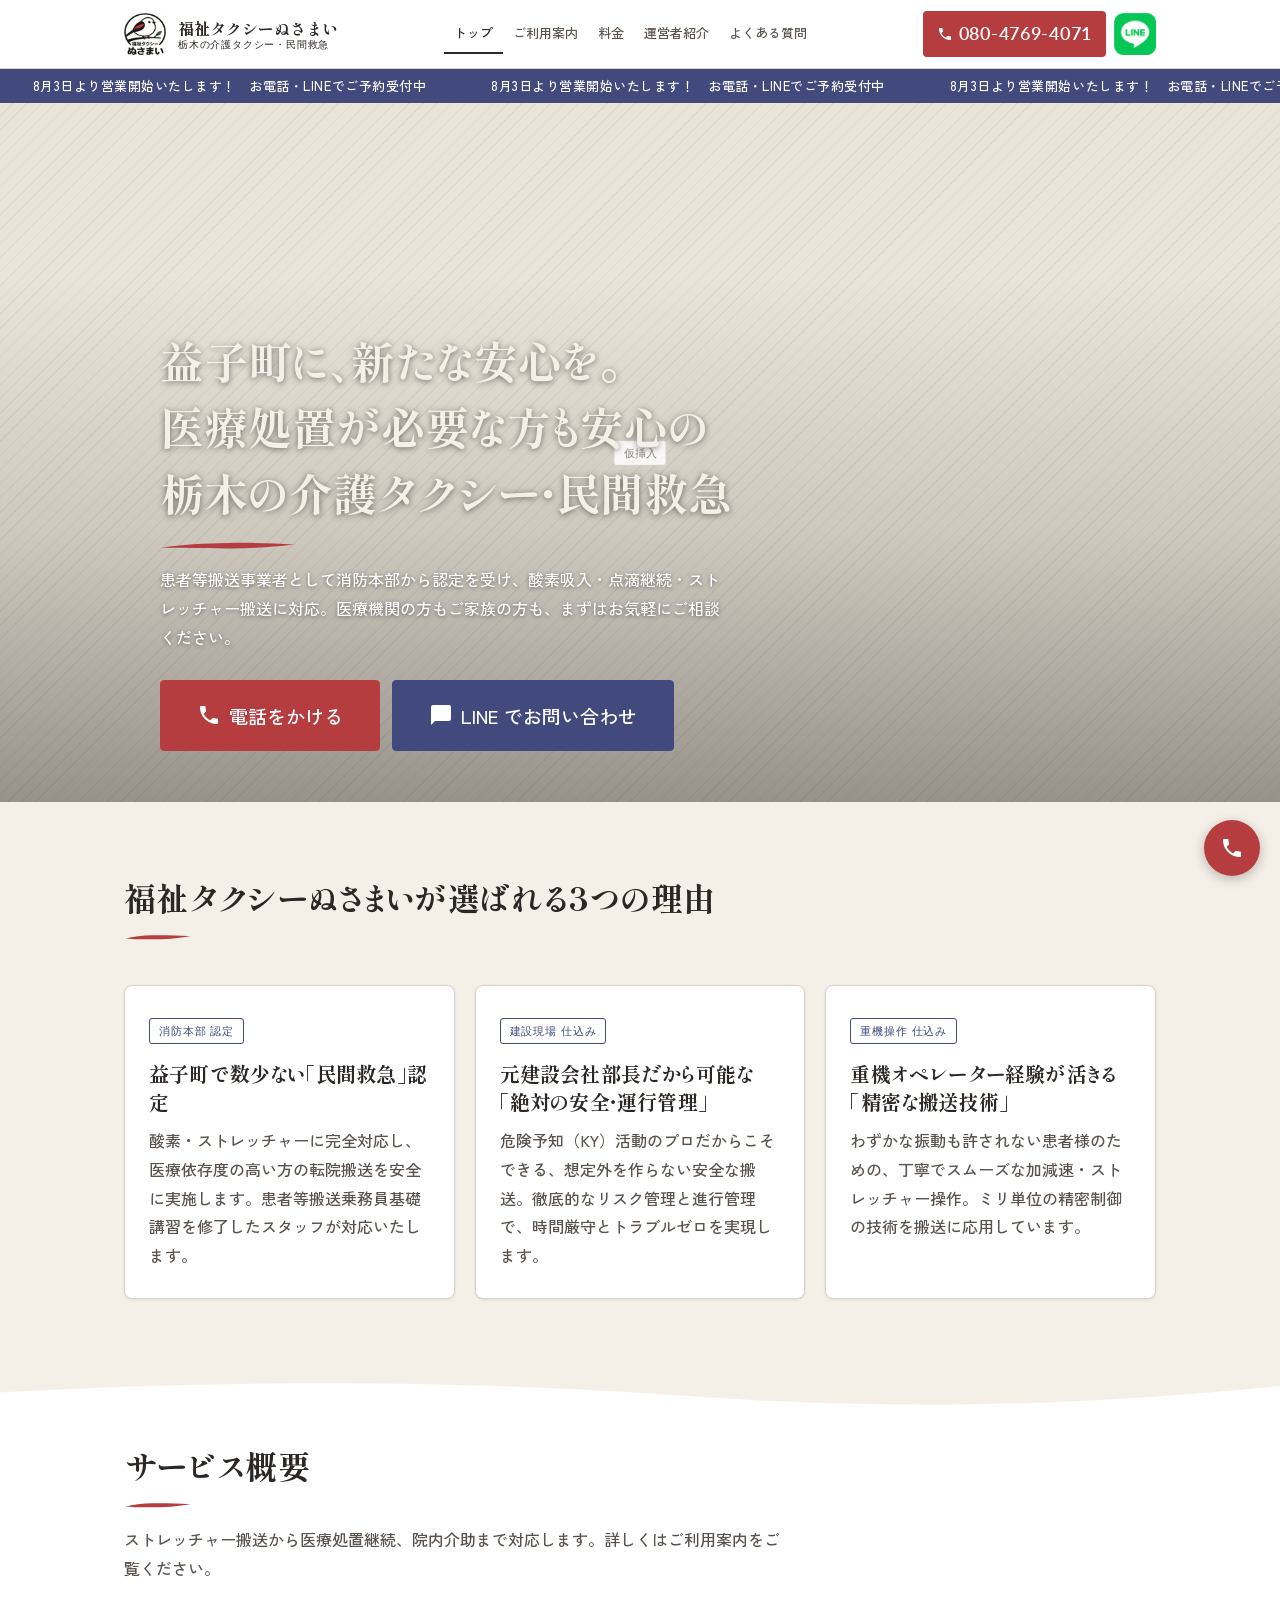
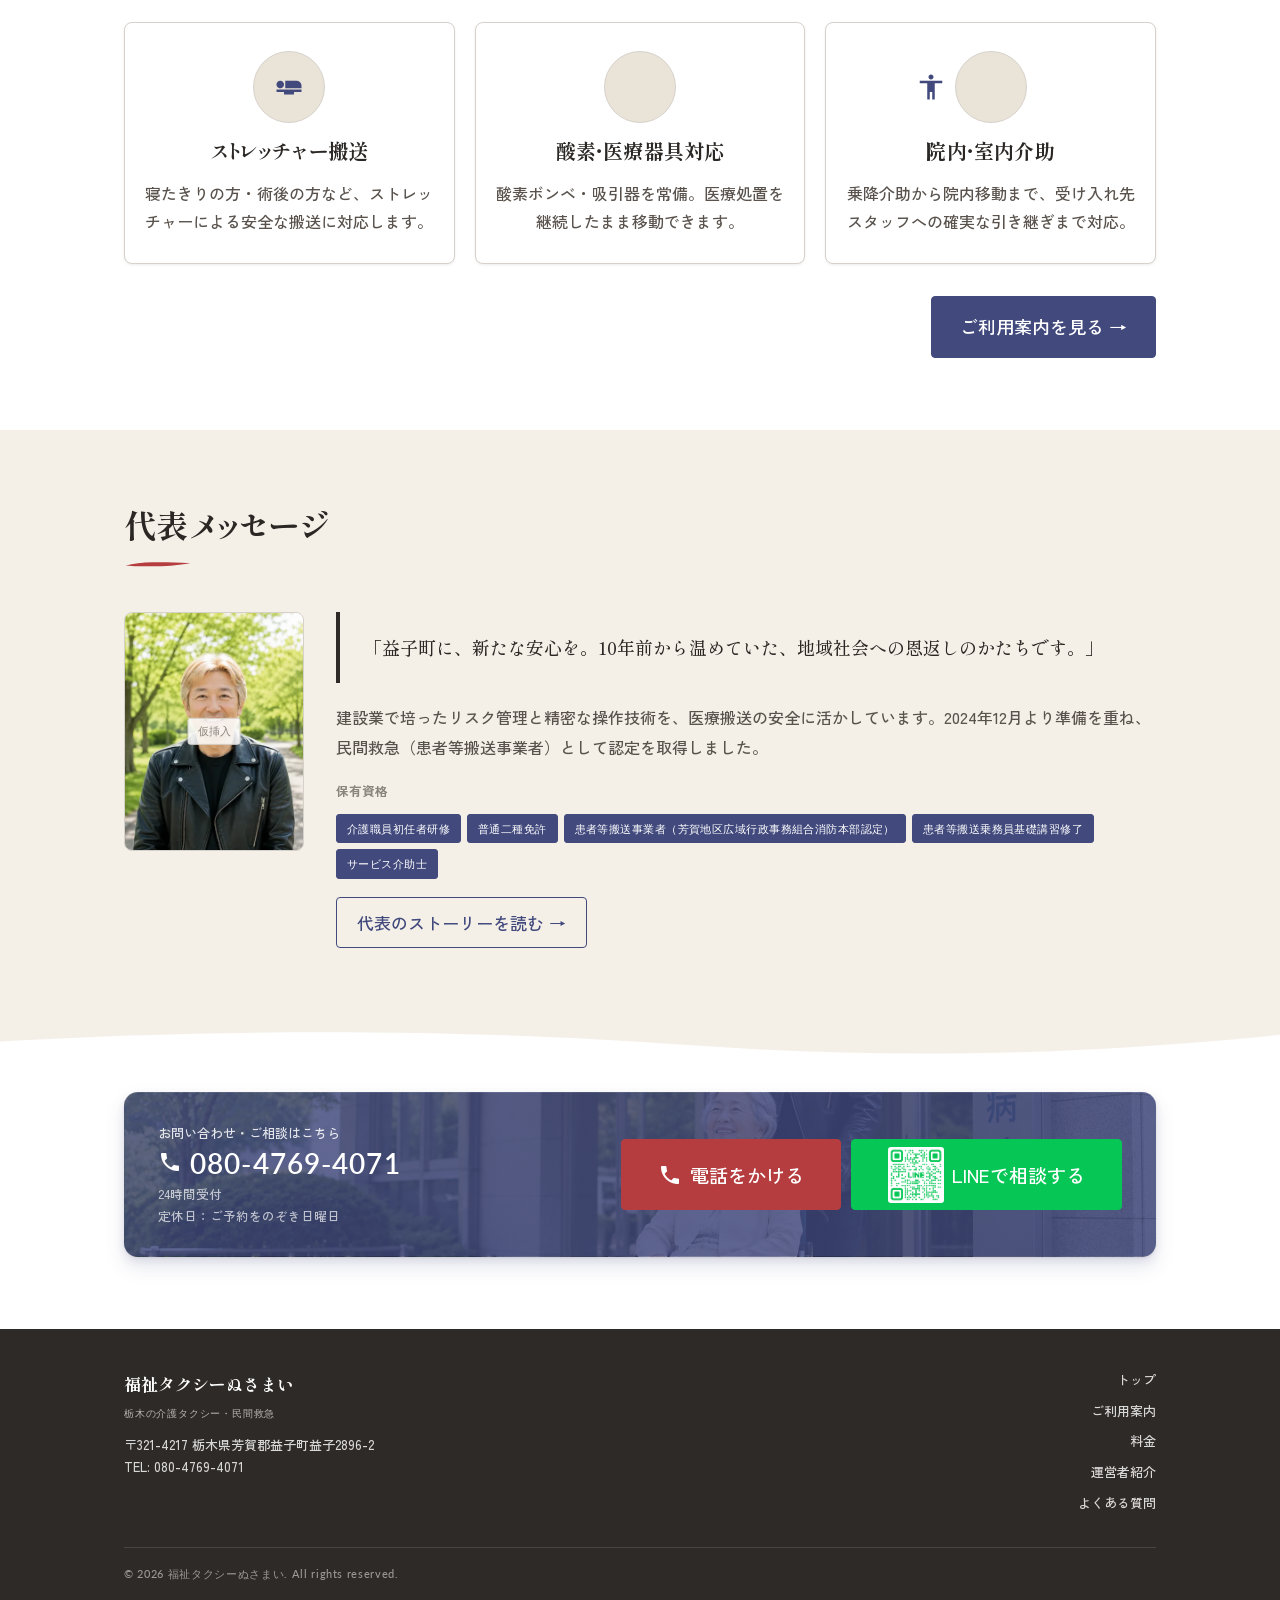
==== commit 735fa719: "feat: 営業開始ティッカーを全5ページのヘッダー直下に追加 呉須藍帯で「8月3日より営業開始いたします！」を無限スクロール表示。 prefers-reduced-motion 対応・aria-la" ====
--- a/index.html
+++ b/index.html
@@ -115,6 +115,14 @@
     </div>
   </div>
 </header>
+<div class="ticker-wrap" aria-label="お知らせ">
+  <div class="ticker">
+    <span>8月3日より営業開始いたします！　お電話・LINEでご予約受付中</span>
+    <span>8月3日より営業開始いたします！　お電話・LINEでご予約受付中</span>
+    <span>8月3日より営業開始いたします！　お電話・LINEでご予約受付中</span>
+    <span>8月3日より営業開始いたします！　お電話・LINEでご予約受付中</span>
+  </div>
+</div>
 
 <!-- ===== HERO ===== -->
 <section class="hero">
--- a/css/style.css
+++ b/css/style.css
@@ -377,6 +377,30 @@
 .menu-toggle[aria-expanded="true"] span:nth-child(2) { opacity: 0; }
 .menu-toggle[aria-expanded="true"] span:nth-child(3) { transform: translateY(-7px) rotate(-45deg); }
 
+
+/* ---------- Ticker ---------- */
+.ticker-wrap {
+  background: var(--accent);
+  overflow: hidden;
+  white-space: nowrap;
+}
+.ticker {
+  display: inline-flex;
+  animation: ticker-scroll 24s linear infinite;
+}
+.ticker span {
+  color: #fff;
+  font: 500 13px/2.6 var(--sans);
+  padding: 0 2.5em;
+  letter-spacing: .04em;
+}
+@keyframes ticker-scroll {
+  from { transform: translateX(0); }
+  to   { transform: translateX(-50%); }
+}
+@media (prefers-reduced-motion: reduce) {
+  .ticker { animation: none; }
+}
 
 /* ---------- Hero ---------- */
 .hero {
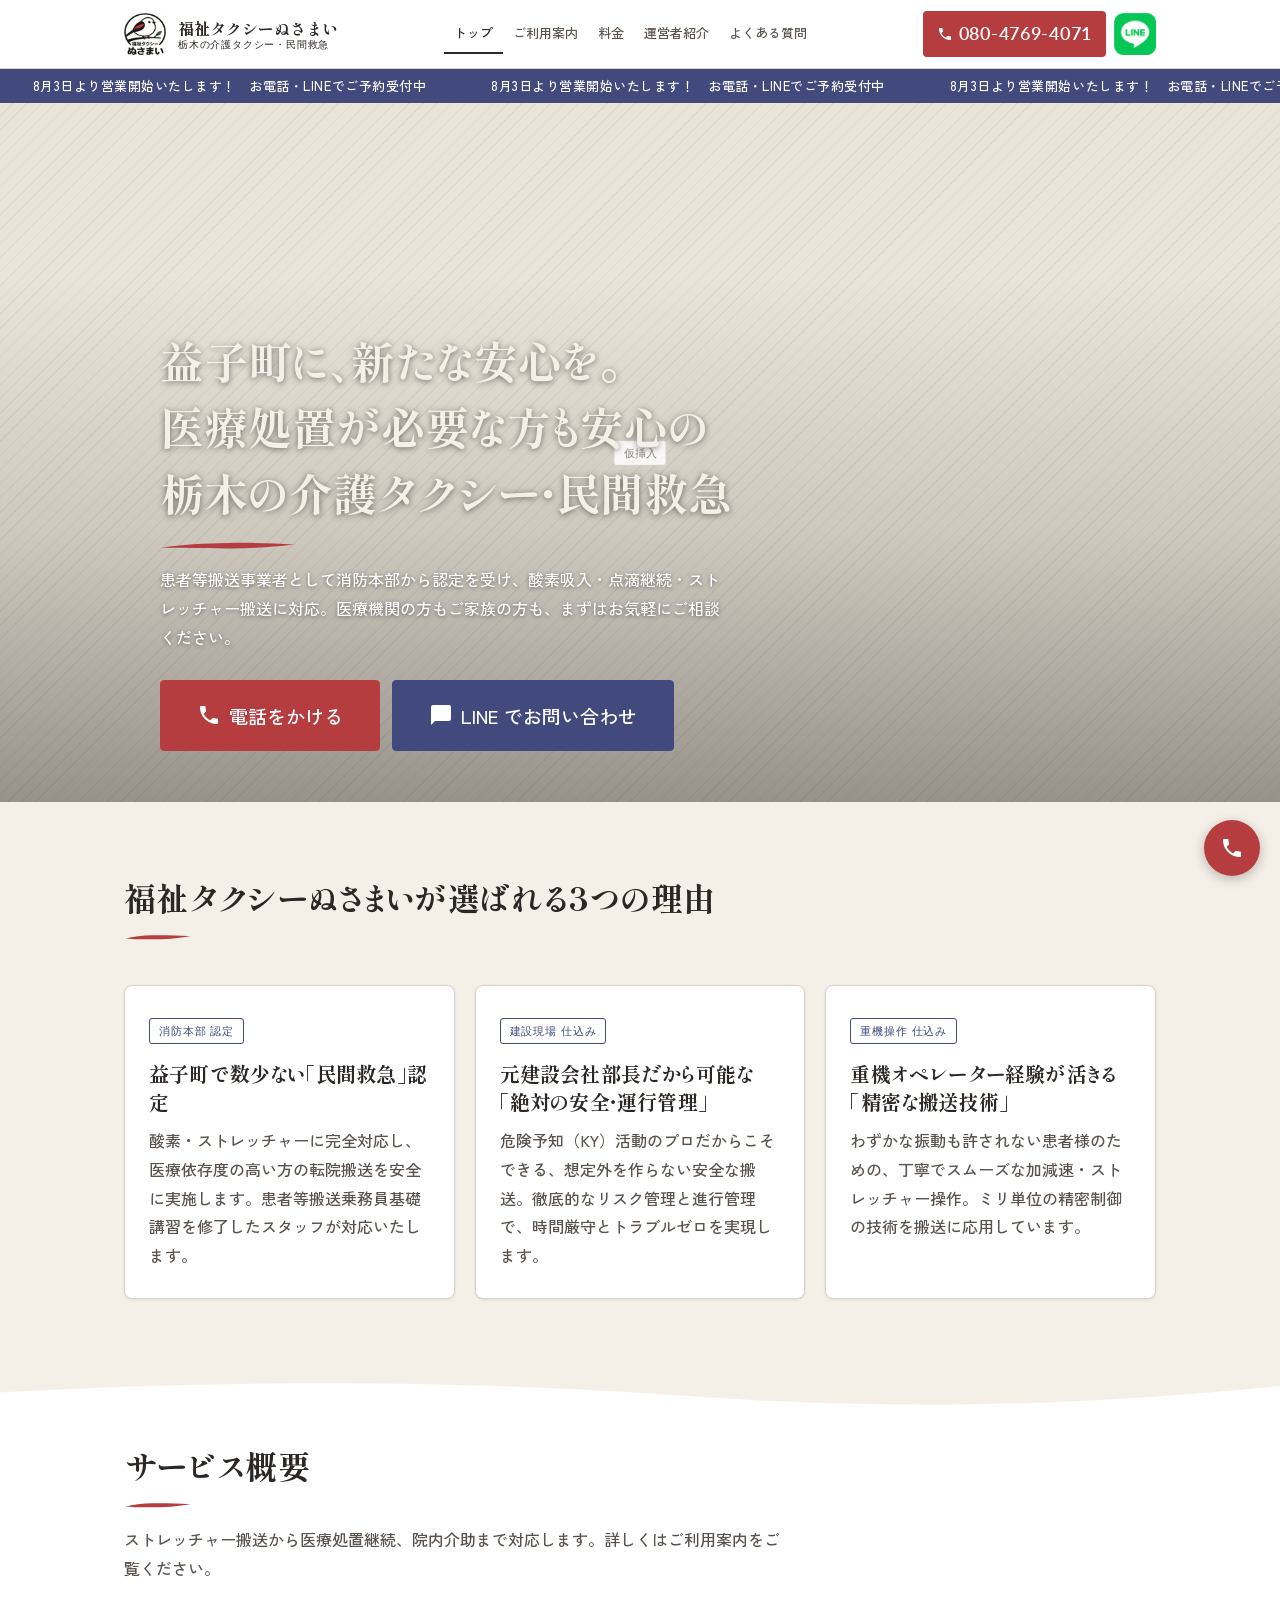
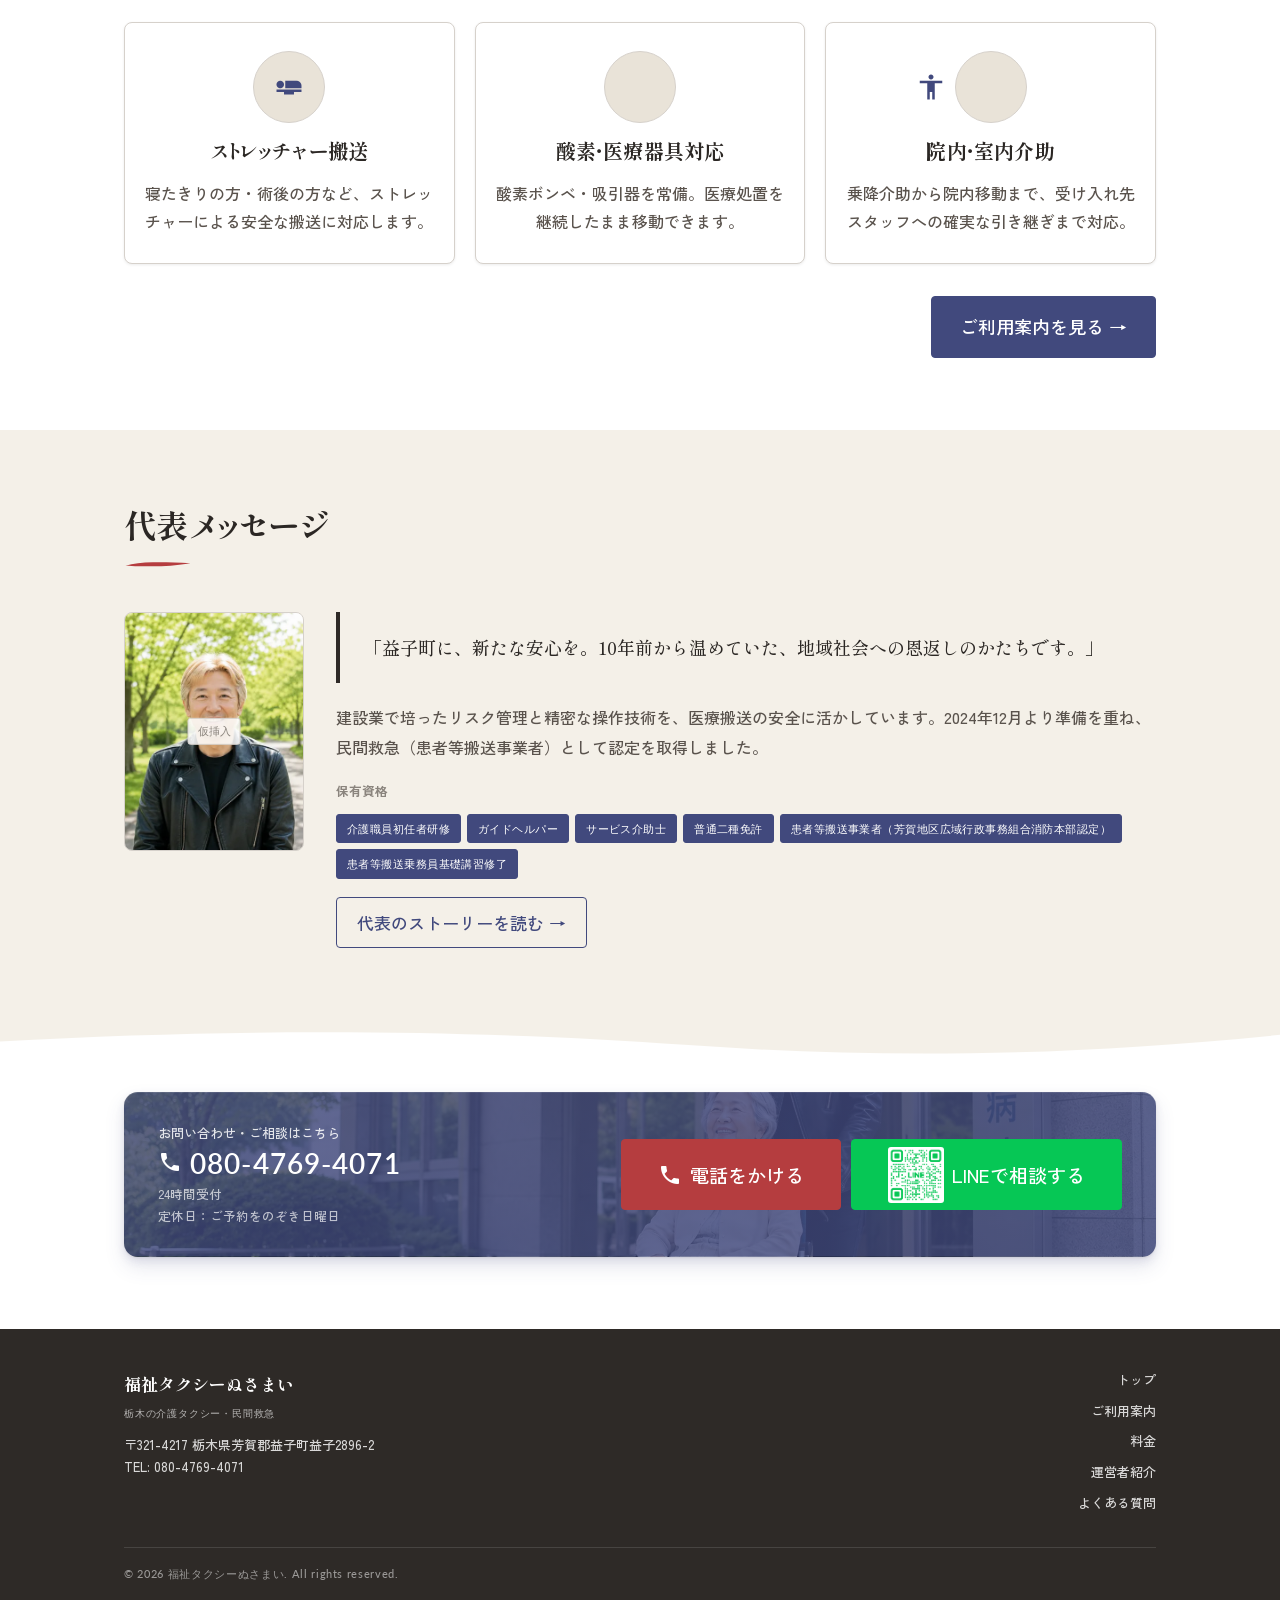
==== commit 84c09d41: "feat: price/guide 自治体リンク装飾・open_in_new アイコン・備考追加 - price.html 福祉タクシー助成事業：自治体名にリンク挿入（前回未commit分） - cs" ====
--- a/index.html
+++ b/index.html
@@ -216,10 +216,11 @@
         <p style="font-size: 12.5px; color: var(--muted); margin-bottom: 12px; font-weight: 600;">保有資格</p>
         <div class="badge-row" style="margin-bottom: 18px;">
           <span class="badge">介護職員初任者研修</span>
+          <span class="badge">ガイドヘルパー</span>
+          <span class="badge">サービス介助士</span>
           <span class="badge">普通二種免許</span>
           <span class="badge">患者等搬送事業者（芳賀地区広域行政事務組合消防本部認定）</span>
           <span class="badge">患者等搬送乗務員基礎講習修了</span>
-          <span class="badge">サービス介助士</span>
         </div>
         <a href="about.html" class="btn btn-ghost btn-sm btn-accent">代表のストーリーを読む →</a>
       </div>
--- a/css/style.css
+++ b/css/style.css
@@ -386,7 +386,7 @@
 }
 .ticker {
   display: inline-flex;
-  animation: ticker-scroll 24s linear infinite;
+  animation: ticker-scroll 40s linear infinite;
 }
 .ticker span {
   color: #fff;
@@ -980,6 +980,7 @@
 .area-row dd { font-size: 16px; }
 .area-row dd a { color: var(--brand); text-decoration: underline; text-underline-offset: 2px; }
 .area-row dd a:hover { color: var(--brand-dark); }
+.area-row dd a::after { font-family: 'Material Icons'; content: 'open_in_new'; font-size: 12px; vertical-align: middle; margin-left: 1px; display: inline-block; }
 
 
 /* ---------- Price Concept Diagram ---------- */
@@ -1001,9 +1002,9 @@
 }
 
 .price-concept-item.total {
-  background: var(--ink);
-  color: #fff;
-  border-color: var(--ink);
+  background: var(--accent);
+  color: #fff;
+  border-color: var(--accent);
 }
 
 .price-concept-item h3 {
@@ -1162,6 +1163,9 @@
   color: var(--text-2);
   line-height: 1.9;
 }
+.payment-card-list a { color: var(--brand); text-decoration: underline; text-underline-offset: 2px; }
+.payment-card-list a:hover { color: var(--brand-dark); }
+.payment-card-list a::after { font-family: 'Material Icons'; content: 'open_in_new'; font-size: 12px; vertical-align: middle; margin-left: 1px; display: inline-block; }
 
 .card-brand-img {
   display: block;
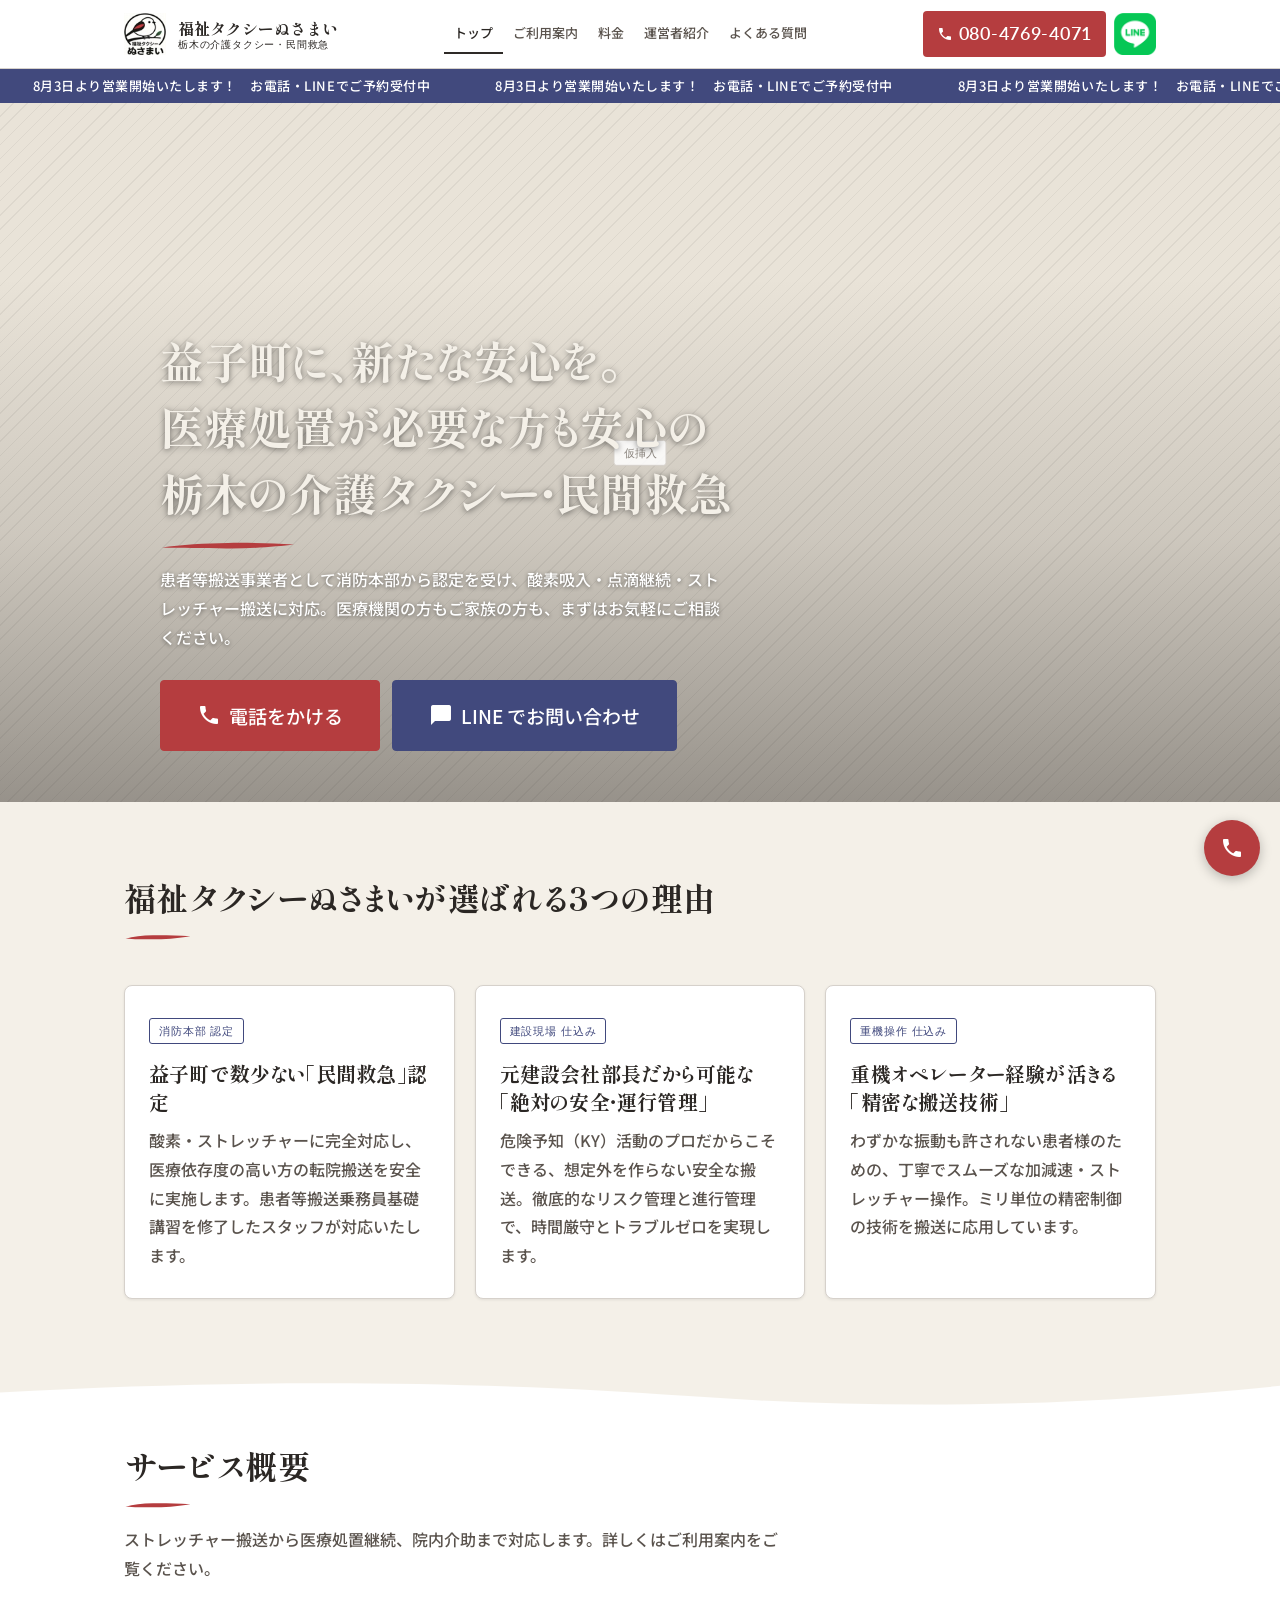
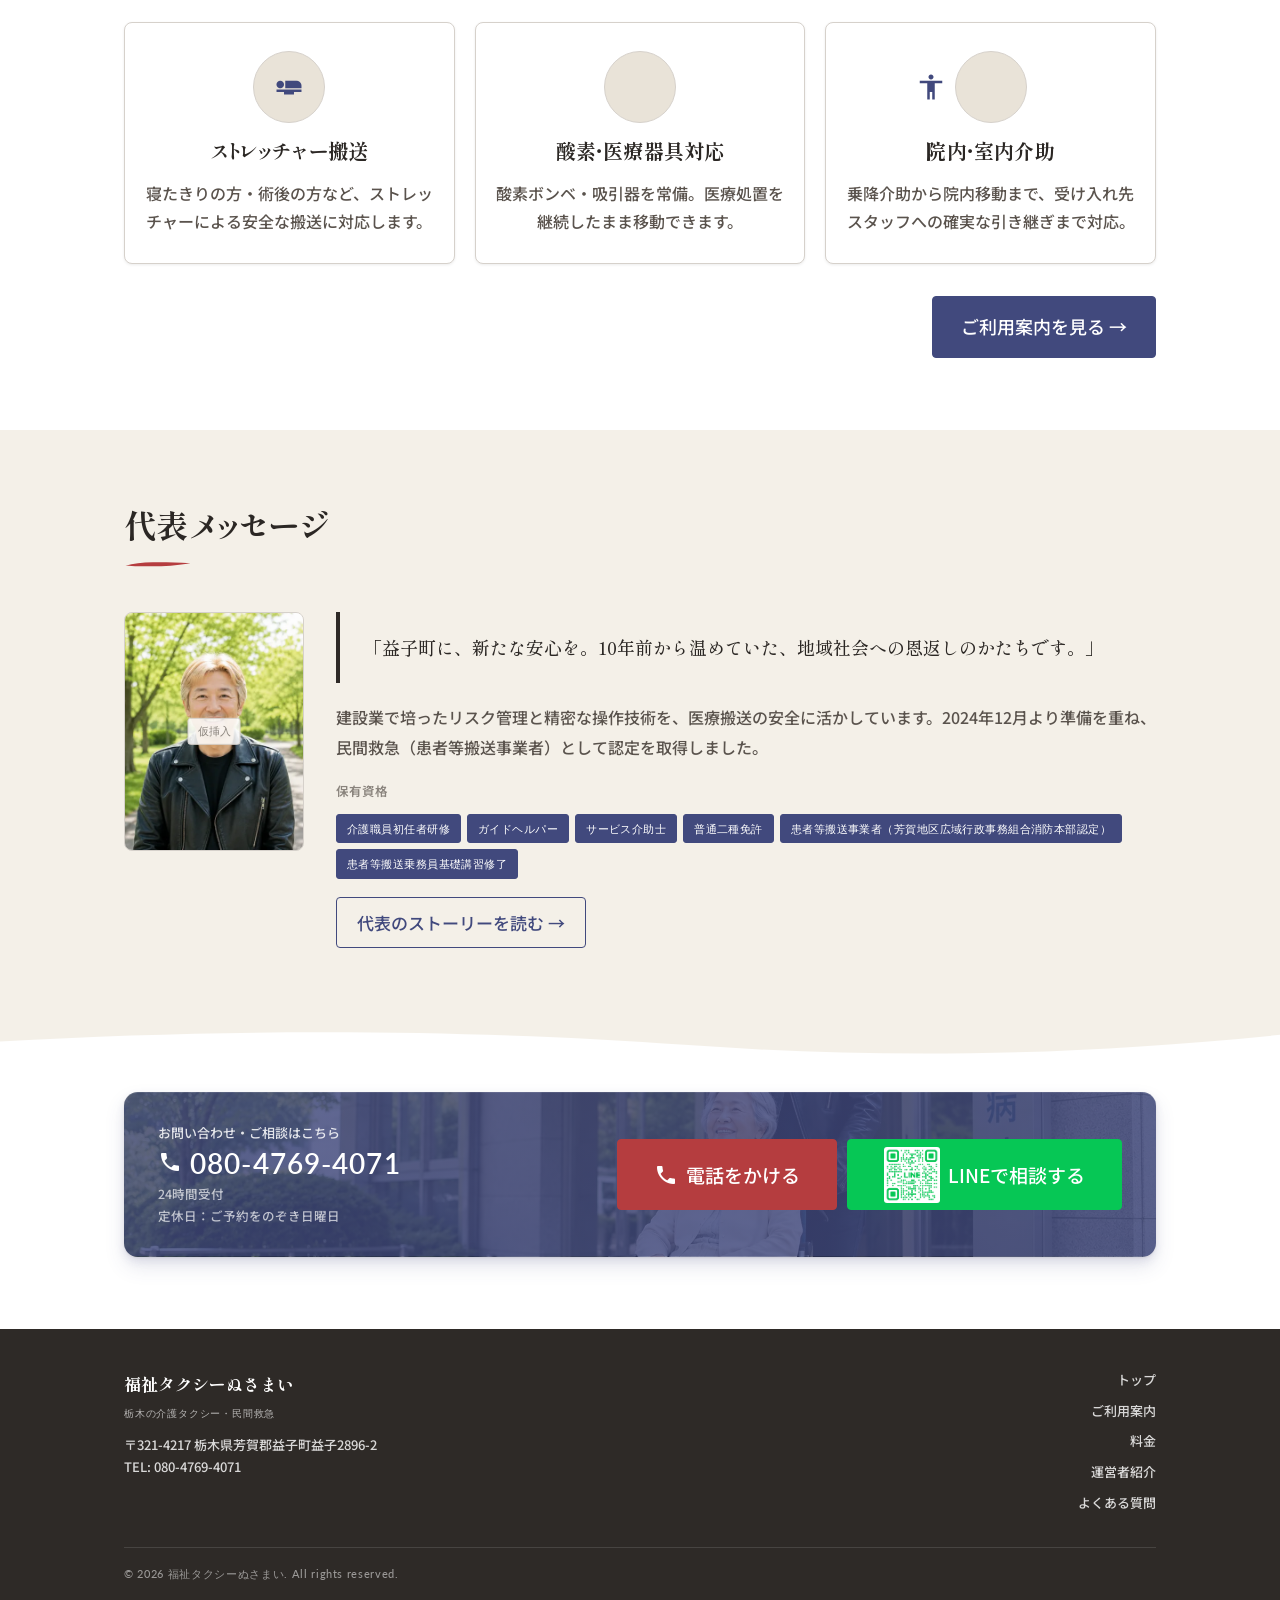
==== commit ea3d1817: "style: 本文フォントを Zen Kaku Gothic New → Noto Sans JP に変更（全5ページ） Co-Authored-By: Claude Sonnet 4.6 <nore" ====
--- a/index.html
+++ b/index.html
@@ -1,280 +1,278 @@
-<!DOCTYPE html>
-<html lang="ja">
-<head>
-  <meta charset="UTF-8">
-  <meta name="viewport" content="width=device-width, initial-scale=1.0">
-  <meta name="robots" content="noindex">
-  <link rel="icon" type="image/png" href="img/favicon.png">
-  <title>福祉タクシーぬさまい｜栃木県益子町の介護タクシー・民間救急</title>
-  <meta name="description" content="栃木県益子町を拠点に、ストレッチャー搬送・酸素吸入・点滴継続に対応する介護タクシー／民間救急（患者等搬送事業者）。芳賀郡・栃木県全域の転院・通院・広域搬送をMSWやご家族からのご依頼で承ります。">
-  <link rel="canonical" href="https://tokyo-mate-kikaku.github.io/nusamai-taxi-canp/">
-
-  <!-- OGP -->
-  <meta property="og:type" content="website">
-  <meta property="og:site_name" content="福祉タクシーぬさまい">
-  <meta property="og:title" content="福祉タクシーぬさまい｜栃木県益子町の介護タクシー・民間救急">
-  <meta property="og:description" content="栃木県益子町を拠点に、ストレッチャー搬送・酸素吸入・点滴継続に対応する介護タクシー／民間救急。芳賀郡・栃木県全域の転院・通院・広域搬送を承ります。">
-  <meta property="og:url" content="https://tokyo-mate-kikaku.github.io/nusamai-taxi-canp/">
-  <meta property="og:image" content="https://tokyo-mate-kikaku.github.io/nusamai-taxi-canp/img/fv_pc_dummy.webp">
-  <meta property="og:locale" content="ja_JP">
-
-  <!-- Twitter Card -->
-  <meta name="twitter:card" content="summary_large_image">
-  <meta name="twitter:title" content="福祉タクシーぬさまい｜栃木県益子町の介護タクシー・民間救急">
-  <meta name="twitter:description" content="栃木県益子町を拠点に、ストレッチャー搬送・酸素吸入・点滴継続に対応する介護タクシー／民間救急。芳賀郡・栃木県全域の転院・通院・広域搬送を承ります。">
-  <meta name="twitter:image" content="https://tokyo-mate-kikaku.github.io/nusamai-taxi-canp/img/fv_pc_dummy.webp">
-  <link rel="preconnect" href="https://fonts.googleapis.com">
-  <link rel="preconnect" href="https://fonts.gstatic.com" crossorigin>
-  <link href="https://fonts.googleapis.com/css2?family=Shippori+Mincho:wght@700&text=%25%2C-./0123456789%3AABCDEHIJKLMNPQSTVY_abcdefghiklmnoprstuvwxy%7C%C2%A5%C2%A9%E2%80%94%E2%80%BB%E2%86%92%E2%87%84%E2%97%AF%E2%9C%93%E3%80%81%E3%80%82%E3%80%85%E3%80%8C%E3%80%8D%E3%80%92%E3%80%9C%E3%81%82%E3%81%84%E3%81%86%E3%81%88%E3%81%8A%E3%81%8B%E3%81%8C%E3%81%8D%E3%81%8E%E3%81%8F%E3%81%91%E3%81%93%E3%81%94%E3%81%95%E3%81%97%E3%81%98%E3%81%99%E3%81%9A%E3%81%9B%E3%81%9C%E3%81%9D%E3%81%9E%E3%81%9F%E3%81%A0%E3%81%A1%E3%81%A3%E3%81%A4%E3%81%A6%E3%81%A7%E3%81%A8%E3%81%A9%E3%81%AA%E3%81%AB%E3%81%AC%E3%81%AD%E3%81%AE%E3%81%AF%E3%81%B0%E3%81%B3%E3%81%B8%E3%81%BB%E3%81%BE%E3%81%BF%E3%82%80%E3%82%81%E3%82%82%E3%82%84%E3%82%88%E3%82%89%E3%82%8A%E3%82%8B%E3%82%8C%E3%82%8F%E3%82%92%E3%82%93%E3%82%A2%E3%82%A3%E3%82%A4%E3%82%A8%E3%82%AA%E3%82%AB%E3%82%AD%E3%82%AE%E3%82%AF%E3%82%B0%E3%82%B3%E3%82%B5%E3%82%B7%E3%82%B8%E3%82%B9%E3%82%BA%E3%82%BB%E3%82%BC%E3%82%BF%E3%83%81%E3%83%83%E3%83%86%E3%83%87%E3%83%88%E3%83%89%E3%83%8B%E3%83%8D%E3%83%90%E3%83%92%E3%83%93%E3%83%95%E3%83%96%E3%83%97%E3%83%99%E3%83%9A%E3%83%9C%E3%83%9D%E3%83%9E%E3%83%9F%E3%83%A0%E3%83%A1%E3%83%A2%E3%83%A3%E3%83%A5%E3%83%A7%E3%83%A9%E3%83%AA%E3%83%AB%E3%83%AC%E3%83%AD%E3%83%B3%E3%83%BB%E3%83%BC%E4%B8%80%E4%B8%81%E4%B8%88%E4%B8%8A%E4%B8%8B%E4%B8%8D%E4%B8%96%E4%B8%A1%E4%B8%AD%E4%B8%BB%E4%B9%97%E4%BA%86%E4%BA%88%E4%BA%8B%E4%BA%8C%E4%BA%BA%E4%BB%8A%E4%BB%8B%E4%BB%95%E4%BB%96%E4%BB%98%E4%BB%A3%E4%BB%A5%E4%BB%AE%E4%BB%B6%E4%BB%BB%E4%BC%91%E4%BC%9A%E4%BC%9D%E4%BD%8D%E4%BD%8E%E4%BD%8F%E4%BD%93%E4%BD%95%E4%BD%99%E4%BD%9C%E4%BD%BF%E4%BE%8B%E4%BE%9D%E4%BF%9D%E4%BF%A1%E4%BF%AE%E5%81%B4%E5%82%99%E5%83%8F%E5%85%83%E5%85%85%E5%85%88%E5%85%8D%E5%85%A5%E5%85%A8%E5%85%B1%E5%85%B7%E5%86%85%E5%86%86%E5%86%8D%E5%87%A6%E5%87%BA%E5%88%86%E5%88%87%E5%88%9D%E5%88%A5%E5%88%A9%E5%88%B6%E5%88%B8%E5%89%87%E5%89%8D%E5%89%B2%E5%8A%9B%E5%8A%A0%E5%8A%A9%E5%8B%95%E5%8B%99%E5%8C%97%E5%8C%BA%E5%8C%BB%E5%8D%94%E5%8D%98%E5%8D%B1%E5%8D%B3%E5%8E%9F%E5%8E%B3%E5%8F%82%E5%8F%8E%E5%8F%96%E5%8F%97%E5%8F%A3%E5%8F%AF%E5%8F%B7%E5%90%84%E5%90%88%E5%90%8C%E5%90%8D%E5%90%91%E5%90%AB%E5%90%B8%E5%91%8A%E5%91%BD%E5%93%81%E5%93%A1%E5%95%8F%E5%96%80%E5%96%B6%E5%99%A8%E5%9B%9B%E5%9B%9E%E5%9B%B0%E5%9B%BA%E5%9B%BD%E5%9C%A8%E5%9C%B0%E5%9E%8B%E5%9F%9F%E5%9F%B9%E5%9F%BA%E5%A0%B1%E5%A0%B4%E5%A2%83%E5%A2%97%E5%A3%AB%E5%A4%96%E5%A4%9C%E5%A4%A7%E5%A4%AB%E5%A5%A5%E5%A7%8B%E5%AD%90%E5%AD%98%E5%AE%85%E5%AE%87%E5%AE%88%E5%AE%89%E5%AE%8C%E5%AE%9A%E5%AE%9F%E5%AE%A2%E5%AE%A4%E5%AE%AE%E5%AE%B6%E5%AF%84%E5%AF%86%E5%AF%9D%E5%AF%A7%E5%AF%BE%E5%B0%8F%E5%B0%91%E5%B1%8B%E5%B1%9E%E5%B1%B1%E5%B2%A1%E5%B8%82%E5%B8%8C%E5%B8%AB%E5%B8%AD%E5%B8%AF%E5%B8%B8%E5%B9%B4%E5%B9%B9%E5%BA%83%E5%BA%95%E5%BA%A6%E5%BA%A7%E5%BB%BA%E5%BC%8F%E5%BC%95%E5%BD%93%E5%BD%B9%E5%BE%85%E5%BE%8C%E5%BE%93%E5%BE%97%E5%BE%A1%E5%BE%B9%E5%BF%83%E5%BF%85%E5%BF%9C%E6%80%9D%E6%80%A5%E6%80%A7%E6%81%A9%E6%82%A3%E6%83%91%E6%83%B3%E6%84%8F%E6%84%9B%E6%84%9F%E6%85%8B%E6%88%90%E6%88%B8%E6%89%80%E6%89%8B%E6%89%95%E6%89%BF%E6%8A%80%E6%8A%91%E6%8B%A0%E6%8B%AD%E6%8C%81%E6%8C%87%E6%8C%AF%E6%8C%BF%E6%8D%A8%E6%8F%90%E6%8F%9B%E6%8F%B4%E6%8F%BA%E6%90%AC%E6%90%AD%E6%90%BA%E6%93%8D%E6%94%AF%E6%94%B9%E6%94%BF%E6%95%85%E6%95%91%E6%95%B0%E6%95%B4%E6%96%99%E6%96%B0%E6%96%B9%E6%96%BD%E6%97%85%E6%97%8F%E6%97%A5%E6%97%A9%E6%98%8E%E6%99%82%E6%99%AE%E6%9B%9C%E6%9B%B8%E6%9B%BF%E6%9C%80%E6%9C%88%E6%9C%89%E6%9C%9B%E6%9C%9D%E6%9C%9F%E6%9C%A8%E6%9C%AC%E6%9D%90%E6%9D%A5%E6%9F%93%E6%A0%83%E6%A0%BC%E6%A1%88%E6%A4%85%E6%A5%AD%E6%A6%82%E6%A7%8B%E6%A7%98%E6%A8%99%E6%A9%9F%E6%AD%A2%E6%AD%A3%E6%AD%A9%E6%AD%B4%E6%AE%8A%E6%AE%B5%E6%AF%8E%E6%AF%92%E6%B0%8F%E6%B0%91%E6%B0%97%E6%B0%B4%E6%B1%97%E6%B1%BA%E6%B2%BB%E6%B3%81%E6%B3%95%E6%B4%BB%E6%B5%81%E6%B5%A6%E6%B5%B7%E6%B6%88%E6%B7%BB%E6%B8%85%E6%B8%88%E6%B8%9B%E6%B8%A9%E6%B9%BF%E6%BA%90%E6%BA%96%E6%BB%B4%E7%82%B9%E7%82%BA%E7%83%8F%E7%84%A1%E7%88%B6%E7%89%87%E7%89%B9%E7%8A%B6%E7%8C%9B%E7%8F%BE%E7%90%86%E7%92%B0%E7%94%9F%E7%94%A8%E7%94%B1%E7%94%B3%E7%94%BA%E7%94%BB%E7%95%8C%E7%95%AA%E7%95%B0%E7%96%BE%E7%97%85%E7%97%87%E7%97%B0%E7%99%82%E7%99%BA%E7%9A%84%E7%9B%8A%E7%9B%AE%E7%9B%B4%E7%9B%B8%E7%9C%8B%E7%9C%8C%E7%9C%9F%E7%9D%80%E7%9E%AD%E7%9F%A5%E7%A0%94%E7%A2%BA%E7%A4%8E%E7%A4%BA%E7%A4%BE%E7%A5%89%E7%A5%9E%E7%A6%8F%E7%A7%81%E7%A7%BB%E7%A8%AE%E7%A9%8D%E7%A9%BA%E7%AA%93%E7%AB%8B%E7%AC%AC%E7%AD%89%E7%AD%96%E7%AE%97%E7%AE%A1%E7%B2%BE%E7%B4%84%E7%B4%A0%E7%B4%B0%E7%B4%B9%E7%B5%84%E7%B5%8C%E7%B5%90%E7%B5%A1%E7%B5%B6%E7%B6%99%E7%B6%9A%E7%BD%AE%E7%BF%8C%E7%BF%92%E8%80%83%E8%80%85%E8%80%90%E8%80%97%E8%81%B7%E8%83%B8%E8%83%BD%E8%84%9A%E8%87%AA%E8%88%AC%E8%89%B2%E8%8A%B3%E8%8C%82%E8%8D%B7%E8%90%BD%E8%A1%8C%E8%A1%93%E8%A1%A8%E8%A3%85%E8%A3%95%E8%A6%81%E8%A6%8B%E8%A6%A7%E8%A6%AA%E8%A7%92%E8%A7%A3%E8%A8%80%E8%A8%88%E8%A8%98%E8%A8%AD%E8%A8%B1%E8%A9%B1%E8%A9%B3%E8%AA%8D%E8%AA%A0%E8%AA%AC%E8%AA%AD%E8%AA%BF%E8%AB%87%E8%AC%9B%E8%AD%B0%E8%AD%B7%E8%B2%9D%E8%B2%BB%E8%B3%80%E8%B3%83%E8%B3%87%E8%B3%AA%E8%B5%B0%E8%B5%B7%E8%B6%8A%E8%B7%9D%E8%B7%AF%E8%B7%B5%E8%BA%AB%E8%BB%8A%E8%BB%A2%E8%BB%BD%E8%BC%89%E8%BC%B8%E8%BE%BC%E8%BF%8E%E8%BF%91%E8%BF%94%E9%80%80%E9%80%81%E9%80%94%E9%80%9A%E9%80%9F%E9%80%A0%E9%80%A3%E9%80%B2%E9%81%8B%E9%81%93%E9%81%A9%E9%81%B8%E9%82%A3%E9%83%A1%E9%83%A8%E9%83%B7%E9%83%BD%E9%85%8D%E9%85%B8%E9%87%8D%E9%87%8E%E9%87%8F%E9%87%91%E9%87%A7%E9%95%B7%E9%96%8B%E9%96%93%E9%96%A2%E9%98%B2%E9%99%8D%E9%99%90%E9%99%A2%E9%99%BA%E9%9A%8E%E9%9A%9B%E9%9A%9C%E9%9A%A3%E9%9B%A2%E9%9B%A3%E9%9B%BB%E9%A0%85%E9%A0%88%E9%A0%98%E9%A0%AD%E9%A0%BC%E9%A1%8D%E9%A1%98%E9%A3%9B%E9%A7%90%E9%A8%93%E9%AB%98%E9%BD%A2%EF%BC%88%EF%BC%89%EF%BC%8B%EF%BC%8F%EF%BC%9A%EF%BC%9D%EF%BC%9F%EF%BD%9C&family=Zen+Kaku+Gothic+New:wght@400;500;700&family=Lato:wght@400;700&display=swap" rel="stylesheet">
-  <link href="https://fonts.googleapis.com/icon?family=Material+Icons" rel="stylesheet">
-  <link rel="stylesheet" href="css/style.css">
-
-  <!-- 構造化データ（TaxiService） -->
-  <script type="application/ld+json">
-  {
-    "@context": "https://schema.org",
-    "@type": "TaxiService",
-    "name": "福祉タクシーぬさまい",
-    "description": "栃木県益子町を拠点に、ストレッチャー搬送・酸素吸入・点滴継続に対応する介護タクシー／民間救急（患者等搬送事業者）。",
-    "url": "https://tokyo-mate-kikaku.github.io/nusamai-taxi-canp/",
-    "image": "https://tokyo-mate-kikaku.github.io/nusamai-taxi-canp/img/fv_pc_dummy.webp",
-    "telephone": "+81-80-4769-4071",
-    "areaServed": [
-      { "@type": "AdministrativeArea", "name": "栃木県芳賀郡益子町" },
-      { "@type": "AdministrativeArea", "name": "栃木県" }
-    ],
-    "provider": {
-      "@type": "LocalBusiness",
-      "name": "福祉タクシーぬさまい",
-      "image": "https://tokyo-mate-kikaku.github.io/nusamai-taxi-canp/img/logo.jpg",
-      "telephone": "+81-80-4769-4071",
-      "url": "https://tokyo-mate-kikaku.github.io/nusamai-taxi-canp/",
-      "founder": { "@type": "Person", "name": "浦上 猛" },
-      "foundingDate": "2025-08",
-      "address": {
-        "@type": "PostalAddress",
-        "postalCode": "321-4217",
-        "addressRegion": "栃木県",
-        "addressLocality": "芳賀郡益子町",
-        "streetAddress": "益子2896-2",
-        "addressCountry": "JP"
-      }
-    }
-  }
-  </script>
-
-  <!-- ===== TRACKING ===== -->
-  <!-- Google Search Console 認証 : -->
-  <meta name="google-site-verification" content="2zkhqX7VvUgENSOrvvJ1nqqEa8RQcRwvDcQsqCewWVw">
-
-  <!-- Google Analytics 4 -->
-  <script async src="https://www.googletagmanager.com/gtag/js?id=G-GGK96P9J8S"></script>
-  <script>
-    window.dataLayer = window.dataLayer || [];
-    function gtag(){dataLayer.push(arguments);}
-    gtag('js', new Date());
-    gtag('config', 'G-GGK96P9J8S');
-  </script>
-
-  <!-- Microsoft Clarity -->
-  <script type="text/javascript">
-    (function(c,l,a,r,i,t,y){
-      c[a]=c[a]||function(){(c[a].q=c[a].q||[]).push(arguments)};
-      t=l.createElement(r);t.async=1;t.src="https://www.clarity.ms/tag/"+i;
-      y=l.getElementsByTagName(r)[0];y.parentNode.insertBefore(t,y);
-    })(window, document, "clarity", "script", "xcbvhcziiq");
-  </script>
-</head>
-<body>
-
-<!-- ===== SITE HEADER ===== -->
-<header class="site-header">
-  <div class="container">
-    <div class="header-inner">
-      <a href="index.html" class="header-logo">
-        <div class="logo-mark"><img src="img/logo.jpg" alt="福祉タクシーぬさまい ロゴ"></div>
-        <div class="logo-text">
-          <span class="logo-main">福祉タクシーぬさまい</span>
-          <span class="logo-sub">栃木の介護タクシー・民間救急</span>
-        </div>
-      </a>
-      <nav class="header-nav" role="navigation" aria-label="グローバルナビゲーション">
-        <a href="index.html" class="current">トップ</a>
-        <a href="guide.html">ご利用案内</a>
-        <a href="price.html">料金</a>
-        <a href="about.html">運営者紹介</a>
-        <a href="faq.html">よくある質問</a>
-      </nav>
-      <div class="header-cta">
-        <a href="tel:08047694071" class="header-phone"><span class="material-icons" aria-hidden="true">call</span> 080-4769-4071</a>
-        <a href="https://lin.ee/9xXF9nc" target="_blank" rel="noopener noreferrer" class="header-line" aria-label="LINEで相談する"><img src="img/LINE_Brand_icon.png" alt=""></a>
-      </div>
-      <button class="menu-toggle" aria-label="メニューを開く" aria-expanded="false">
-        <span></span><span></span><span></span>
-      </button>
-    </div>
-  </div>
-</header>
-<div class="ticker-wrap" aria-label="お知らせ">
-  <div class="ticker">
-    <span>8月3日より営業開始いたします！　お電話・LINEでご予約受付中</span>
-    <span>8月3日より営業開始いたします！　お電話・LINEでご予約受付中</span>
-    <span>8月3日より営業開始いたします！　お電話・LINEでご予約受付中</span>
-    <span>8月3日より営業開始いたします！　お電話・LINEでご予約受付中</span>
-  </div>
-</div>
-
-<!-- ===== HERO ===== -->
-<section class="hero">
-  <div class="hero-image-wrap">
-    <picture>
-      <source media="(max-width: 680px)" srcset="img/fv_sp_dummy.webp">
-      <img src="img/fv_pc_dummy.webp" alt="車いすの利用者を福祉車両へご案内する代表" class="hero-img" width="1440" height="802" fetchpriority="high" decoding="async">
-    </picture>
-    <span class="ph-tag">仮挿入</span>
-  </div>
-  <div class="hero-body">
-    <h1 class="hero-catch">益子町に、新たな安心を。<br>医療処置が必要な方も安心の<br>栃木の介護タクシー・民間救急</h1>
-    <p class="hero-sub">患者等搬送事業者として消防本部から認定を受け、酸素吸入・点滴継続・ストレッチャー搬送に対応。医療機関の方もご家族の方も、まずはお気軽にご相談ください。</p>
-    <div class="hero-actions">
-      <a href="tel:08047694071" class="btn btn-dark btn-lg"><span class="material-icons" aria-hidden="true">call</span> 電話をかける</a>
-      <a href="https://lin.ee/9xXF9nc" target="_blank" rel="noopener noreferrer" class="btn btn-accent-solid btn-lg"><span class="material-icons" aria-hidden="true">chat_bubble</span>LINE でお問い合わせ</a>
-    </div>
-  </div>
-</section>
-
-<!-- ===== 3つの理由 ===== -->
-<section class="section bg-soft wave-down">
-  <div class="section-inner">
-    <div class="section-header">
-      <h2 class="section-title">福祉タクシーぬさまいが選ばれる3つの理由</h2>
-    </div>
-    <div class="grid-3">
-      <div class="reason-card">
-        <div class="reason-num">消防本部 認定</div>
-        <h3>益子町で数少ない「民間救急」認定</h3>
-        <p>酸素・ストレッチャーに完全対応し、医療依存度の高い方の転院搬送を安全に実施します。患者等搬送乗務員基礎講習を修了したスタッフが対応いたします。</p>
-      </div>
-      <div class="reason-card">
-        <div class="reason-num">建設現場 仕込み</div>
-        <h3>元建設会社部長だから可能な「絶対の安全・運行管理」</h3>
-        <p>危険予知（KY）活動のプロだからこそできる、想定外を作らない安全な搬送。徹底的なリスク管理と進行管理で、時間厳守とトラブルゼロを実現します。</p>
-      </div>
-      <div class="reason-card">
-        <div class="reason-num">重機操作 仕込み</div>
-        <h3>重機オペレーター経験が活きる「精密な搬送技術」</h3>
-        <p>わずかな振動も許されない患者様のための、丁寧でスムーズな加減速・ストレッチャー操作。ミリ単位の精密制御の技術を搬送に応用しています。</p>
-      </div>
-    </div>
-  </div>
-</section>
-
-<!-- ===== サービス概要 ===== -->
-<section class="section">
-  <div class="section-inner">
-    <div class="section-header">
-      <h2 class="section-title">サービス概要</h2>
-      <p class="section-lead">ストレッチャー搬送から医療処置継続、院内介助まで対応します。詳しくはご利用案内をご覧ください。</p>
-    </div>
-    <div class="grid-3" style="margin-bottom: 32px;">
-      <div class="service-card">
-        <div class="service-icon"><span class="material-icons" aria-hidden="true">airline_seat_flat</span></div>
-        <h3>ストレッチャー搬送</h3>
-        <p style="font-size: 16px; color: var(--text-2); line-height: 1.75;">寝たきりの方・術後の方など、ストレッチャーによる安全な搬送に対応します。</p>
-      </div>
-      <div class="service-card">
-        <div class="service-icon"><span class="material-icons" aria-hidden="true">medical_services</span></div>
-        <h3>酸素・医療器具対応</h3>
-        <p style="font-size: 16px; color: var(--text-2); line-height: 1.75;">酸素ボンベ・吸引器を常備。医療処置を継続したまま移動できます。</p>
-      </div>
-      <div class="service-card">
-        <div class="service-icon"><span class="material-icons" aria-hidden="true">accessibility_new</span></div>
-        <h3>院内・室内介助</h3>
-        <p style="font-size: 16px; color: var(--text-2); line-height: 1.75;">乗降介助から院内移動まで、受け入れ先スタッフへの確実な引き継ぎまで対応。</p>
-      </div>
-    </div>
-    <div style="display: flex; justify-content: flex-end;">
-      <a href="guide.html" class="btn btn-accent-fill">ご利用案内を見る →</a>
-    </div>
-  </div>
-</section>
-
-<!-- ===== 代表メッセージ ===== -->
-<section class="section bg-soft wave-down">
-  <div class="section-inner">
-    <div class="section-header">
-      <h2 class="section-title">代表メッセージ</h2>
-    </div>
-    <div style="display: flex; gap: 32px; align-items: flex-start; flex-wrap: wrap;">
-      <div style="width: 180px; flex-shrink: 0; position: relative;">
-        <img src="img/profile_dummy_sm.webp" alt="福祉タクシーぬさまい 代表 浦上猛" width="180" height="240" loading="lazy" style="width: 100%; height: auto; border-radius: var(--radius); border: 1.4px solid var(--border); display: block;">
-        <span class="ph-tag">仮挿入</span>
-      </div>
-      <div style="flex: 1; min-width: 260px;">
-        <div class="quote-block" style="margin-bottom: 20px;">「益子町に、新たな安心を。10年前から温めていた、地域社会への恩返しのかたちです。」</div>
-        <p style="font-size: 16px; color: var(--text-2); line-height: 1.85; margin-bottom: 18px;">建設業で培ったリスク管理と精密な操作技術を、医療搬送の安全に活かしています。2024年12月より準備を重ね、民間救急（患者等搬送事業者）として認定を取得しました。</p>
-        <p style="font-size: 12.5px; color: var(--muted); margin-bottom: 12px; font-weight: 600;">保有資格</p>
-        <div class="badge-row" style="margin-bottom: 18px;">
-          <span class="badge">介護職員初任者研修</span>
-          <span class="badge">ガイドヘルパー</span>
-          <span class="badge">サービス介助士</span>
-          <span class="badge">普通二種免許</span>
-          <span class="badge">患者等搬送事業者（芳賀地区広域行政事務組合消防本部認定）</span>
-          <span class="badge">患者等搬送乗務員基礎講習修了</span>
-        </div>
-        <a href="about.html" class="btn btn-ghost btn-sm btn-accent">代表のストーリーを読む →</a>
-      </div>
-    </div>
-  </div>
-</section>
-
-<!-- ===== フッターCTA ===== -->
-<section class="section">
-  <div class="section-inner">
-    <div class="footer-cta">
-      <div>
-        <p class="footer-cta-label">お問い合わせ・ご相談はこちら</p>
-        <div class="footer-cta-tel"><span class="material-icons" aria-hidden="true">call</span> 080-4769-4071</div>
-        <p class="footer-cta-hours">24時間受付</p>
-        <p class="footer-cta-hours">定休日：ご予約をのぞき日曜日</p>
-      </div>
-      <div class="footer-cta-actions">
-        <a href="tel:08047694071" class="btn btn-dark btn-lg"><span class="material-icons" aria-hidden="true">call</span> 電話をかける</a>
-        <a href="https://lin.ee/9xXF9nc" target="_blank" rel="noopener noreferrer" class="btn btn-line btn-lg"><span class="material-icons" aria-hidden="true">chat_bubble</span><img class="btn-line-qr" src="img/line_qr.png" alt="" aria-hidden="true">LINEで相談する</a>
-      </div>
-    </div>
-  </div>
-</section>
-
-<!-- ===== SITE FOOTER ===== -->
-<footer class="site-footer">
-  <div class="container">
-    <div class="footer-inner">
-      <div class="footer-brand">
-        <span class="logo-main">福祉タクシーぬさまい</span>
-        <span class="logo-sub">栃木の介護タクシー・民間救急</span>
-        <address class="footer-address" style="font-style:normal;">
-          〒321-4217 栃木県芳賀郡益子町益子2896-2<br>
-          TEL: 080-4769-4071
-        </address>
-      </div>
-      <nav class="footer-nav" aria-label="フッターナビゲーション">
-        <a href="index.html">トップ</a>
-        <a href="guide.html">ご利用案内</a>
-        <a href="price.html">料金</a>
-        <a href="about.html">運営者紹介</a>
-        <a href="faq.html">よくある質問</a>
-      </nav>
-    </div>
-    <p class="footer-bottom">© <span id="copyright-year">2026</span> 福祉タクシーぬさまい. All rights reserved.</p>
-  </div>
-</footer>
-
-<!-- ===== FLOATING CTA ===== -->
-<div class="floating-cta" aria-label="お問い合わせ">
-  <a href="tel:08047694071" class="floating-phone" aria-label="電話する"><span class="material-icons" aria-hidden="true">call</span></a>
-</div>
-
-<script src="js/main.js"></script>
-</body>
-</html>
+<!DOCTYPE html>
+<html lang="ja">
+<head>
+  <meta charset="UTF-8">
+  <meta name="viewport" content="width=device-width, initial-scale=1.0">
+  <meta name="robots" content="noindex">
+  <link rel="icon" type="image/png" href="img/favicon.png">
+  <title>福祉タクシーぬさまい｜栃木県益子町の介護タクシー・民間救急</title>
+  <meta name="description" content="栃木県益子町を拠点に、ストレッチャー搬送・酸素吸入・点滴継続に対応する介護タクシー／民間救急（患者等搬送事業者）。芳賀郡・栃木県全域の転院・通院・広域搬送をMSWやご家族からのご依頼で承ります。">
+  <link rel="canonical" href="https://tokyo-mate-kikaku.github.io/nusamai-taxi-canp/">
+
+  <!-- OGP -->
+  <meta property="og:type" content="website">
+  <meta property="og:site_name" content="福祉タクシーぬさまい">
+  <meta property="og:title" content="福祉タクシーぬさまい｜栃木県益子町の介護タクシー・民間救急">
+  <meta property="og:description" content="栃木県益子町を拠点に、ストレッチャー搬送・酸素吸入・点滴継続に対応する介護タクシー／民間救急。芳賀郡・栃木県全域の転院・通院・広域搬送を承ります。">
+  <meta property="og:url" content="https://tokyo-mate-kikaku.github.io/nusamai-taxi-canp/">
+  <meta property="og:image" content="https://tokyo-mate-kikaku.github.io/nusamai-taxi-canp/img/fv_pc_dummy.webp">
+  <meta property="og:locale" content="ja_JP">
+
+  <!-- Twitter Card -->
+  <meta name="twitter:card" content="summary_large_image">
+  <meta name="twitter:title" content="福祉タクシーぬさまい｜栃木県益子町の介護タクシー・民間救急">
+  <meta name="twitter:description" content="栃木県益子町を拠点に、ストレッチャー搬送・酸素吸入・点滴継続に対応する介護タクシー／民間救急。芳賀郡・栃木県全域の転院・通院・広域搬送を承ります。">
+  <meta name="twitter:image" content="https://tokyo-mate-kikaku.github.io/nusamai-taxi-canp/img/fv_pc_dummy.webp">
+  <link rel="preconnect" href="https://fonts.googleapis.com">
+  <link rel="preconnect" href="https://fonts.gstatic.com" crossorigin>
+  <link href="https://fonts.googleapis.com/css2?family=Shippori+Mincho:wght@700&text=%25%2C-./0123456789%3AABCDEHIJKLMNPQSTVY_abcdefghiklmnoprstuvwxy%7C%C2%A5%C2%A9%E2%80%94%E2%80%BB%E2%86%92%E2%87%84%E2%97%AF%E2%9C%93%E3%80%81%E3%80%82%E3%80%85%E3%80%8C%E3%80%8D%E3%80%92%E3%80%9C%E3%81%82%E3%81%84%E3%81%86%E3%81%88%E3%81%8A%E3%81%8B%E3%81%8C%E3%81%8D%E3%81%8E%E3%81%8F%E3%81%91%E3%81%93%E3%81%94%E3%81%95%E3%81%97%E3%81%98%E3%81%99%E3%81%9A%E3%81%9B%E3%81%9C%E3%81%9D%E3%81%9E%E3%81%9F%E3%81%A0%E3%81%A1%E3%81%A3%E3%81%A4%E3%81%A6%E3%81%A7%E3%81%A8%E3%81%A9%E3%81%AA%E3%81%AB%E3%81%AC%E3%81%AD%E3%81%AE%E3%81%AF%E3%81%B0%E3%81%B3%E3%81%B8%E3%81%BB%E3%81%BE%E3%81%BF%E3%82%80%E3%82%81%E3%82%82%E3%82%84%E3%82%88%E3%82%89%E3%82%8A%E3%82%8B%E3%82%8C%E3%82%8F%E3%82%92%E3%82%93%E3%82%A2%E3%82%A3%E3%82%A4%E3%82%A8%E3%82%AA%E3%82%AB%E3%82%AD%E3%82%AE%E3%82%AF%E3%82%B0%E3%82%B3%E3%82%B5%E3%82%B7%E3%82%B8%E3%82%B9%E3%82%BA%E3%82%BB%E3%82%BC%E3%82%BF%E3%83%81%E3%83%83%E3%83%86%E3%83%87%E3%83%88%E3%83%89%E3%83%8B%E3%83%8D%E3%83%90%E3%83%92%E3%83%93%E3%83%95%E3%83%96%E3%83%97%E3%83%99%E3%83%9A%E3%83%9C%E3%83%9D%E3%83%9E%E3%83%9F%E3%83%A0%E3%83%A1%E3%83%A2%E3%83%A3%E3%83%A5%E3%83%A7%E3%83%A9%E3%83%AA%E3%83%AB%E3%83%AC%E3%83%AD%E3%83%B3%E3%83%BB%E3%83%BC%E4%B8%80%E4%B8%81%E4%B8%88%E4%B8%8A%E4%B8%8B%E4%B8%8D%E4%B8%96%E4%B8%A1%E4%B8%AD%E4%B8%BB%E4%B9%97%E4%BA%86%E4%BA%88%E4%BA%8B%E4%BA%8C%E4%BA%BA%E4%BB%8A%E4%BB%8B%E4%BB%95%E4%BB%96%E4%BB%98%E4%BB%A3%E4%BB%A5%E4%BB%AE%E4%BB%B6%E4%BB%BB%E4%BC%91%E4%BC%9A%E4%BC%9D%E4%BD%8D%E4%BD%8E%E4%BD%8F%E4%BD%93%E4%BD%95%E4%BD%99%E4%BD%9C%E4%BD%BF%E4%BE%8B%E4%BE%9D%E4%BF%9D%E4%BF%A1%E4%BF%AE%E5%81%B4%E5%82%99%E5%83%8F%E5%85%83%E5%85%85%E5%85%88%E5%85%8D%E5%85%A5%E5%85%A8%E5%85%B1%E5%85%B7%E5%86%85%E5%86%86%E5%86%8D%E5%87%A6%E5%87%BA%E5%88%86%E5%88%87%E5%88%9D%E5%88%A5%E5%88%A9%E5%88%B6%E5%88%B8%E5%89%87%E5%89%8D%E5%89%B2%E5%8A%9B%E5%8A%A0%E5%8A%A9%E5%8B%95%E5%8B%99%E5%8C%97%E5%8C%BA%E5%8C%BB%E5%8D%94%E5%8D%98%E5%8D%B1%E5%8D%B3%E5%8E%9F%E5%8E%B3%E5%8F%82%E5%8F%8E%E5%8F%96%E5%8F%97%E5%8F%A3%E5%8F%AF%E5%8F%B7%E5%90%84%E5%90%88%E5%90%8C%E5%90%8D%E5%90%91%E5%90%AB%E5%90%B8%E5%91%8A%E5%91%BD%E5%93%81%E5%93%A1%E5%95%8F%E5%96%80%E5%96%B6%E5%99%A8%E5%9B%9B%E5%9B%9E%E5%9B%B0%E5%9B%BA%E5%9B%BD%E5%9C%A8%E5%9C%B0%E5%9E%8B%E5%9F%9F%E5%9F%B9%E5%9F%BA%E5%A0%B1%E5%A0%B4%E5%A2%83%E5%A2%97%E5%A3%AB%E5%A4%96%E5%A4%9C%E5%A4%A7%E5%A4%AB%E5%A5%A5%E5%A7%8B%E5%AD%90%E5%AD%98%E5%AE%85%E5%AE%87%E5%AE%88%E5%AE%89%E5%AE%8C%E5%AE%9A%E5%AE%9F%E5%AE%A2%E5%AE%A4%E5%AE%AE%E5%AE%B6%E5%AF%84%E5%AF%86%E5%AF%9D%E5%AF%A7%E5%AF%BE%E5%B0%8F%E5%B0%91%E5%B1%8B%E5%B1%9E%E5%B1%B1%E5%B2%A1%E5%B8%82%E5%B8%8C%E5%B8%AB%E5%B8%AD%E5%B8%AF%E5%B8%B8%E5%B9%B4%E5%B9%B9%E5%BA%83%E5%BA%95%E5%BA%A6%E5%BA%A7%E5%BB%BA%E5%BC%8F%E5%BC%95%E5%BD%93%E5%BD%B9%E5%BE%85%E5%BE%8C%E5%BE%93%E5%BE%97%E5%BE%A1%E5%BE%B9%E5%BF%83%E5%BF%85%E5%BF%9C%E6%80%9D%E6%80%A5%E6%80%A7%E6%81%A9%E6%82%A3%E6%83%91%E6%83%B3%E6%84%8F%E6%84%9B%E6%84%9F%E6%85%8B%E6%88%90%E6%88%B8%E6%89%80%E6%89%8B%E6%89%95%E6%89%BF%E6%8A%80%E6%8A%91%E6%8B%A0%E6%8B%AD%E6%8C%81%E6%8C%87%E6%8C%AF%E6%8C%BF%E6%8D%A8%E6%8F%90%E6%8F%9B%E6%8F%B4%E6%8F%BA%E6%90%AC%E6%90%AD%E6%90%BA%E6%93%8D%E6%94%AF%E6%94%B9%E6%94%BF%E6%95%85%E6%95%91%E6%95%B0%E6%95%B4%E6%96%99%E6%96%B0%E6%96%B9%E6%96%BD%E6%97%85%E6%97%8F%E6%97%A5%E6%97%A9%E6%98%8E%E6%99%82%E6%99%AE%E6%9B%9C%E6%9B%B8%E6%9B%BF%E6%9C%80%E6%9C%88%E6%9C%89%E6%9C%9B%E6%9C%9D%E6%9C%9F%E6%9C%A8%E6%9C%AC%E6%9D%90%E6%9D%A5%E6%9F%93%E6%A0%83%E6%A0%BC%E6%A1%88%E6%A4%85%E6%A5%AD%E6%A6%82%E6%A7%8B%E6%A7%98%E6%A8%99%E6%A9%9F%E6%AD%A2%E6%AD%A3%E6%AD%A9%E6%AD%B4%E6%AE%8A%E6%AE%B5%E6%AF%8E%E6%AF%92%E6%B0%8F%E6%B0%91%E6%B0%97%E6%B0%B4%E6%B1%97%E6%B1%BA%E6%B2%BB%E6%B3%81%E6%B3%95%E6%B4%BB%E6%B5%81%E6%B5%A6%E6%B5%B7%E6%B6%88%E6%B7%BB%E6%B8%85%E6%B8%88%E6%B8%9B%E6%B8%A9%E6%B9%BF%E6%BA%90%E6%BA%96%E6%BB%B4%E7%82%B9%E7%82%BA%E7%83%8F%E7%84%A1%E7%88%B6%E7%89%87%E7%89%B9%E7%8A%B6%E7%8C%9B%E7%8F%BE%E7%90%86%E7%92%B0%E7%94%9F%E7%94%A8%E7%94%B1%E7%94%B3%E7%94%BA%E7%94%BB%E7%95%8C%E7%95%AA%E7%95%B0%E7%96%BE%E7%97%85%E7%97%87%E7%97%B0%E7%99%82%E7%99%BA%E7%9A%84%E7%9B%8A%E7%9B%AE%E7%9B%B4%E7%9B%B8%E7%9C%8B%E7%9C%8C%E7%9C%9F%E7%9D%80%E7%9E%AD%E7%9F%A5%E7%A0%94%E7%A2%BA%E7%A4%8E%E7%A4%BA%E7%A4%BE%E7%A5%89%E7%A5%9E%E7%A6%8F%E7%A7%81%E7%A7%BB%E7%A8%AE%E7%A9%8D%E7%A9%BA%E7%AA%93%E7%AB%8B%E7%AC%AC%E7%AD%89%E7%AD%96%E7%AE%97%E7%AE%A1%E7%B2%BE%E7%B4%84%E7%B4%A0%E7%B4%B0%E7%B4%B9%E7%B5%84%E7%B5%8C%E7%B5%90%E7%B5%A1%E7%B5%B6%E7%B6%99%E7%B6%9A%E7%BD%AE%E7%BF%8C%E7%BF%92%E8%80%83%E8%80%85%E8%80%90%E8%80%97%E8%81%B7%E8%83%B8%E8%83%BD%E8%84%9A%E8%87%AA%E8%88%AC%E8%89%B2%E8%8A%B3%E8%8C%82%E8%8D%B7%E8%90%BD%E8%A1%8C%E8%A1%93%E8%A1%A8%E8%A3%85%E8%A3%95%E8%A6%81%E8%A6%8B%E8%A6%A7%E8%A6%AA%E8%A7%92%E8%A7%A3%E8%A8%80%E8%A8%88%E8%A8%98%E8%A8%AD%E8%A8%B1%E8%A9%B1%E8%A9%B3%E8%AA%8D%E8%AA%A0%E8%AA%AC%E8%AA%AD%E8%AA%BF%E8%AB%87%E8%AC%9B%E8%AD%B0%E8%AD%B7%E8%B2%9D%E8%B2%BB%E8%B3%80%E8%B3%83%E8%B3%87%E8%B3%AA%E8%B5%B0%E8%B5%B7%E8%B6%8A%E8%B7%9D%E8%B7%AF%E8%B7%B5%E8%BA%AB%E8%BB%8A%E8%BB%A2%E8%BB%BD%E8%BC%89%E8%BC%B8%E8%BE%BC%E8%BF%8E%E8%BF%91%E8%BF%94%E9%80%80%E9%80%81%E9%80%94%E9%80%9A%E9%80%9F%E9%80%A0%E9%80%A3%E9%80%B2%E9%81%8B%E9%81%93%E9%81%A9%E9%81%B8%E9%82%A3%E9%83%A1%E9%83%A8%E9%83%B7%E9%83%BD%E9%85%8D%E9%85%B8%E9%87%8D%E9%87%8E%E9%87%8F%E9%87%91%E9%87%A7%E9%95%B7%E9%96%8B%E9%96%93%E9%96%A2%E9%98%B2%E9%99%8D%E9%99%90%E9%99%A2%E9%99%BA%E9%9A%8E%E9%9A%9B%E9%9A%9C%E9%9A%A3%E9%9B%A2%E9%9B%A3%E9%9B%BB%E9%A0%85%E9%A0%88%E9%A0%98%E9%A0%AD%E9%A0%BC%E9%A1%8D%E9%A1%98%E9%A3%9B%E9%A7%90%E9%A8%93%E9%AB%98%E9%BD%A2%EF%BC%88%EF%BC%89%EF%BC%8B%EF%BC%8F%EF%BC%9A%EF%BC%9D%EF%BC%9F%EF%BD%9C&family=Noto+Sans+JP:wght@400;500;700&family=Lato:wght@400;700&display=swap" rel="stylesheet">
+  <link href="https://fonts.googleapis.com/icon?family=Material+Icons" rel="stylesheet">
+  <link rel="stylesheet" href="css/style.css">
+
+  <!-- 構造化データ（TaxiService） -->
+  <script type="application/ld+json">
+  {
+    "@context": "https://schema.org",
+    "@type": "TaxiService",
+    "name": "福祉タクシーぬさまい",
+    "description": "栃木県益子町を拠点に、ストレッチャー搬送・酸素吸入・点滴継続に対応する介護タクシー／民間救急（患者等搬送事業者）。",
+    "url": "https://tokyo-mate-kikaku.github.io/nusamai-taxi-canp/",
+    "image": "https://tokyo-mate-kikaku.github.io/nusamai-taxi-canp/img/fv_pc_dummy.webp",
+    "telephone": "+81-80-4769-4071",
+    "areaServed": [
+      { "@type": "AdministrativeArea", "name": "栃木県芳賀郡益子町" },
+      { "@type": "AdministrativeArea", "name": "栃木県" }
+    ],
+    "provider": {
+      "@type": "LocalBusiness",
+      "name": "福祉タクシーぬさまい",
+      "image": "https://tokyo-mate-kikaku.github.io/nusamai-taxi-canp/img/logo.jpg",
+      "telephone": "+81-80-4769-4071",
+      "url": "https://tokyo-mate-kikaku.github.io/nusamai-taxi-canp/",
+      "founder": { "@type": "Person", "name": "浦上 猛" },
+      "foundingDate": "2025-08",
+      "address": {
+        "@type": "PostalAddress",
+        "postalCode": "321-4217",
+        "addressRegion": "栃木県",
+        "addressLocality": "芳賀郡益子町",
+        "streetAddress": "益子2896-2",
+        "addressCountry": "JP"
+      }
+    }
+  }
+  </script>
+
+  <!-- ===== TRACKING ===== -->
+  <!-- Google Search Console 認証 : -->
+  <meta name="google-site-verification" content="2zkhqX7VvUgENSOrvvJ1nqqEa8RQcRwvDcQsqCewWVw">
+
+  <!-- Google Analytics 4 -->
+  <script async src="https://www.googletagmanager.com/gtag/js?id=G-GGK96P9J8S"></script>
+  <script>
+    window.dataLayer = window.dataLayer || [];
+    function gtag(){dataLayer.push(arguments);}
+    gtag('js', new Date());
+    gtag('config', 'G-GGK96P9J8S');
+  </script>
+
+  <!-- Microsoft Clarity -->
+  <script type="text/javascript">
+    (function(c,l,a,r,i,t,y){
+      c[a]=c[a]||function(){(c[a].q=c[a].q||[]).push(arguments)};
+      t=l.createElement(r);t.async=1;t.src="https://www.clarity.ms/tag/"+i;
+      y=l.getElementsByTagName(r)[0];y.parentNode.insertBefore(t,y);
+    })(window, document, "clarity", "script", "xcbvhcziiq");
+  </script>
+</head>
+<body>
+
+<!-- ===== SITE HEADER ===== -->
+<header class="site-header">
+  <div class="container">
+    <div class="header-inner">
+      <a href="index.html" class="header-logo">
+        <div class="logo-mark"><img src="img/logo.jpg" alt="福祉タクシーぬさまい ロゴ"></div>
+        <div class="logo-text">
+          <span class="logo-main">福祉タクシーぬさまい</span>
+          <span class="logo-sub">栃木の介護タクシー・民間救急</span>
+        </div>
+      </a>
+      <nav class="header-nav" role="navigation" aria-label="グローバルナビゲーション">
+        <a href="index.html" class="current">トップ</a>
+        <a href="guide.html">ご利用案内</a>
+        <a href="price.html">料金</a>
+        <a href="about.html">運営者紹介</a>
+        <a href="faq.html">よくある質問</a>
+      </nav>
+      <div class="header-cta">
+        <a href="tel:08047694071" class="header-phone"><span class="material-icons" aria-hidden="true">call</span> 080-4769-4071</a>
+        <a href="https://lin.ee/9xXF9nc" target="_blank" rel="noopener noreferrer" class="header-line" aria-label="LINEで相談する"><img src="img/LINE_Brand_icon.png" alt=""></a>
+      </div>
+      <button class="menu-toggle menu-toggle--text" aria-label="メニューを開く" aria-expanded="false"></button>
+    </div>
+  </div>
+</header>
+<div class="ticker-wrap" aria-label="お知らせ">
+  <div class="ticker">
+    <span>8月3日より営業開始いたします！　お電話・LINEでご予約受付中</span>
+    <span>8月3日より営業開始いたします！　お電話・LINEでご予約受付中</span>
+    <span>8月3日より営業開始いたします！　お電話・LINEでご予約受付中</span>
+    <span>8月3日より営業開始いたします！　お電話・LINEでご予約受付中</span>
+  </div>
+</div>
+
+<!-- ===== HERO ===== -->
+<section class="hero">
+  <div class="hero-image-wrap">
+    <picture>
+      <source media="(max-width: 680px)" srcset="img/fv_sp_dummy.webp">
+      <img src="img/fv_pc_dummy.webp" alt="車いすの利用者を福祉車両へご案内する代表" class="hero-img" width="1440" height="802" fetchpriority="high" decoding="async">
+    </picture>
+    <span class="ph-tag">仮挿入</span>
+  </div>
+  <div class="hero-body">
+    <h1 class="hero-catch">益子町に、新たな安心を。<br>医療処置が必要な方も安心の<br>栃木の介護タクシー・民間救急</h1>
+    <p class="hero-sub">患者等搬送事業者として消防本部から認定を受け、酸素吸入・点滴継続・ストレッチャー搬送に対応。医療機関の方もご家族の方も、まずはお気軽にご相談ください。</p>
+    <div class="hero-actions">
+      <a href="tel:08047694071" class="btn btn-dark btn-lg"><span class="material-icons" aria-hidden="true">call</span> 電話をかける</a>
+      <a href="https://lin.ee/9xXF9nc" target="_blank" rel="noopener noreferrer" class="btn btn-accent-solid btn-lg"><span class="material-icons" aria-hidden="true">chat_bubble</span>LINE でお問い合わせ</a>
+    </div>
+  </div>
+</section>
+
+<!-- ===== 3つの理由 ===== -->
+<section class="section bg-soft wave-down">
+  <div class="section-inner">
+    <div class="section-header">
+      <h2 class="section-title">福祉タクシーぬさまいが選ばれる3つの理由</h2>
+    </div>
+    <div class="grid-3">
+      <div class="reason-card">
+        <div class="reason-num">消防本部 認定</div>
+        <h3>益子町で数少ない「民間救急」認定</h3>
+        <p>酸素・ストレッチャーに完全対応し、医療依存度の高い方の転院搬送を安全に実施します。患者等搬送乗務員基礎講習を修了したスタッフが対応いたします。</p>
+      </div>
+      <div class="reason-card">
+        <div class="reason-num">建設現場 仕込み</div>
+        <h3>元建設会社部長だから可能な「絶対の安全・運行管理」</h3>
+        <p>危険予知（KY）活動のプロだからこそできる、想定外を作らない安全な搬送。徹底的なリスク管理と進行管理で、時間厳守とトラブルゼロを実現します。</p>
+      </div>
+      <div class="reason-card">
+        <div class="reason-num">重機操作 仕込み</div>
+        <h3>重機オペレーター経験が活きる「精密な搬送技術」</h3>
+        <p>わずかな振動も許されない患者様のための、丁寧でスムーズな加減速・ストレッチャー操作。ミリ単位の精密制御の技術を搬送に応用しています。</p>
+      </div>
+    </div>
+  </div>
+</section>
+
+<!-- ===== サービス概要 ===== -->
+<section class="section">
+  <div class="section-inner">
+    <div class="section-header">
+      <h2 class="section-title">サービス概要</h2>
+      <p class="section-lead">ストレッチャー搬送から医療処置継続、院内介助まで対応します。詳しくはご利用案内をご覧ください。</p>
+    </div>
+    <div class="grid-3" style="margin-bottom: 32px;">
+      <div class="service-card">
+        <div class="service-icon"><span class="material-icons" aria-hidden="true">airline_seat_flat</span></div>
+        <h3>ストレッチャー搬送</h3>
+        <p style="font-size: 16px; color: var(--text-2); line-height: 1.75;">寝たきりの方・術後の方など、ストレッチャーによる安全な搬送に対応します。</p>
+      </div>
+      <div class="service-card">
+        <div class="service-icon"><span class="material-icons" aria-hidden="true">medical_services</span></div>
+        <h3>酸素・医療器具対応</h3>
+        <p style="font-size: 16px; color: var(--text-2); line-height: 1.75;">酸素ボンベ・吸引器を常備。医療処置を継続したまま移動できます。</p>
+      </div>
+      <div class="service-card">
+        <div class="service-icon"><span class="material-icons" aria-hidden="true">accessibility_new</span></div>
+        <h3>院内・室内介助</h3>
+        <p style="font-size: 16px; color: var(--text-2); line-height: 1.75;">乗降介助から院内移動まで、受け入れ先スタッフへの確実な引き継ぎまで対応。</p>
+      </div>
+    </div>
+    <div style="display: flex; justify-content: flex-end;">
+      <a href="guide.html" class="btn btn-accent-fill">ご利用案内を見る →</a>
+    </div>
+  </div>
+</section>
+
+<!-- ===== 代表メッセージ ===== -->
+<section class="section bg-soft wave-down">
+  <div class="section-inner">
+    <div class="section-header">
+      <h2 class="section-title">代表メッセージ</h2>
+    </div>
+    <div style="display: flex; gap: 32px; align-items: flex-start; flex-wrap: wrap;">
+      <div style="width: 180px; flex-shrink: 0; position: relative;">
+        <img src="img/profile_dummy_sm.webp" alt="福祉タクシーぬさまい 代表 浦上猛" width="180" height="240" loading="lazy" style="width: 100%; height: auto; border-radius: var(--radius); border: 1.4px solid var(--border); display: block;">
+        <span class="ph-tag">仮挿入</span>
+      </div>
+      <div style="flex: 1; min-width: 260px;">
+        <div class="quote-block" style="margin-bottom: 20px;">「益子町に、新たな安心を。10年前から温めていた、地域社会への恩返しのかたちです。」</div>
+        <p style="font-size: 16px; color: var(--text-2); line-height: 1.85; margin-bottom: 18px;">建設業で培ったリスク管理と精密な操作技術を、医療搬送の安全に活かしています。2024年12月より準備を重ね、民間救急（患者等搬送事業者）として認定を取得しました。</p>
+        <p style="font-size: 12.5px; color: var(--muted); margin-bottom: 12px; font-weight: 600;">保有資格</p>
+        <div class="badge-row" style="margin-bottom: 18px;">
+          <span class="badge">介護職員初任者研修</span>
+          <span class="badge">ガイドヘルパー</span>
+          <span class="badge">サービス介助士</span>
+          <span class="badge">普通二種免許</span>
+          <span class="badge">患者等搬送事業者（芳賀地区広域行政事務組合消防本部認定）</span>
+          <span class="badge">患者等搬送乗務員基礎講習修了</span>
+        </div>
+        <a href="about.html" class="btn btn-ghost btn-sm btn-accent">代表のストーリーを読む →</a>
+      </div>
+    </div>
+  </div>
+</section>
+
+<!-- ===== フッターCTA ===== -->
+<section class="section">
+  <div class="section-inner">
+    <div class="footer-cta">
+      <div>
+        <p class="footer-cta-label">お問い合わせ・ご相談はこちら</p>
+        <div class="footer-cta-tel"><span class="material-icons" aria-hidden="true">call</span> 080-4769-4071</div>
+        <p class="footer-cta-hours">24時間受付</p>
+        <p class="footer-cta-hours">定休日：ご予約をのぞき日曜日</p>
+      </div>
+      <div class="footer-cta-actions">
+        <a href="tel:08047694071" class="btn btn-dark btn-lg"><span class="material-icons" aria-hidden="true">call</span> 電話をかける</a>
+        <a href="https://lin.ee/9xXF9nc" target="_blank" rel="noopener noreferrer" class="btn btn-line btn-lg"><span class="material-icons" aria-hidden="true">chat_bubble</span><img class="btn-line-qr" src="img/line_qr.png" alt="" aria-hidden="true">LINEで相談する</a>
+      </div>
+    </div>
+  </div>
+</section>
+
+<!-- ===== SITE FOOTER ===== -->
+<footer class="site-footer">
+  <div class="container">
+    <div class="footer-inner">
+      <div class="footer-brand">
+        <span class="logo-main">福祉タクシーぬさまい</span>
+        <span class="logo-sub">栃木の介護タクシー・民間救急</span>
+        <address class="footer-address" style="font-style:normal;">
+          〒321-4217 栃木県芳賀郡益子町益子2896-2<br>
+          TEL: 080-4769-4071
+        </address>
+      </div>
+      <nav class="footer-nav" aria-label="フッターナビゲーション">
+        <a href="index.html">トップ</a>
+        <a href="guide.html">ご利用案内</a>
+        <a href="price.html">料金</a>
+        <a href="about.html">運営者紹介</a>
+        <a href="faq.html">よくある質問</a>
+      </nav>
+    </div>
+    <p class="footer-bottom">© <span id="copyright-year">2026</span> 福祉タクシーぬさまい. All rights reserved.</p>
+  </div>
+</footer>
+
+<!-- ===== FLOATING CTA ===== -->
+<div class="floating-cta" aria-label="お問い合わせ">
+  <a href="tel:08047694071" class="floating-phone" aria-label="電話する"><span class="material-icons" aria-hidden="true">call</span></a>
+</div>
+
+<script src="js/main.js"></script>
+</body>
+</html>
--- a/css/style.css
+++ b/css/style.css
@@ -1,6 +1,6 @@
 /* ====================================================
    福祉タクシーぬさまい — Global Stylesheet
-   Fonts: Shippori Mincho (headings) · Zen Kaku Gothic New (body)
+   Fonts: Shippori Mincho (headings) · Noto Sans JP (body)
    ==================================================== */
 
 /* ---------- Reset & Custom Properties ---------- */
@@ -27,7 +27,7 @@
   --line-dark:   #05a647;  /* LINE ボタン hover */
 
   --serif:      'Shippori Mincho', serif;       /* 見出し：温かみのある旧字系明朝 */
-  --sans:       'Zen Kaku Gothic New', sans-serif; /* 本文：可読性の高いヒューマニスト */
+  --sans:       'Noto Sans JP', sans-serif;         /* 本文：可読性の高いヒューマニスト */
   --mono:       'Lato', sans-serif;                /* 数字・ラベル */
 
   --radius-s:   4px;
@@ -376,6 +376,44 @@
 .menu-toggle[aria-expanded="true"] span:nth-child(1) { transform: translateY(7px) rotate(45deg); }
 .menu-toggle[aria-expanded="true"] span:nth-child(2) { opacity: 0; }
 .menu-toggle[aria-expanded="true"] span:nth-child(3) { transform: translateY(-7px) rotate(-45deg); }
+
+/* テキストラベル版（.menu-toggle--text / index.html のみ） */
+.menu-toggle--text {
+  flex-direction: row;
+  align-items: center;
+  justify-content: center;
+  gap: 0;
+  padding: 0;
+  width: 104px;
+  height: 48px;
+  background: var(--accent);
+  border: none;
+  border-radius: var(--radius-s);
+  font-family: var(--sans);
+  font-size: 15px;
+  font-weight: 600;
+  color: #fff;
+  letter-spacing: .06em;
+  transition: background .15s;
+}
+.menu-toggle--text:hover {
+  background: var(--accent-dark);
+}
+.menu-toggle--text::before { content: 'メニュー'; }
+.menu-toggle--text[aria-expanded="true"]::before { content: '閉じる'; }
+.menu-toggle--text::after {
+  font-family: 'Material Icons';
+  content: 'keyboard_arrow_down';
+  font-size: 18px;
+  line-height: 1;
+  margin-left: 2px;
+  vertical-align: middle;
+  transition: transform .2s ease-out;
+}
+.menu-toggle--text[aria-expanded="true"]::after { transform: rotate(180deg); }
+.menu-toggle--text[aria-expanded="true"] {
+  background: var(--accent-dark);
+}
 
 
 /* ---------- Ticker ---------- */
@@ -1475,6 +1513,7 @@
   .price-concept-sep { transform: rotate(90deg); align-self: center; }
 
   /* ヘッダーは ≤900px でスマホレイアウト（ハンバーガー）に切替（CTA が収まらない 900–681px の崩れ対策） */
+  .site-header .container { padding: 0 16px; }
   .header-nav { display: none; }
   .header-cta { display: none; }
   .menu-toggle { display: flex; }
@@ -1509,8 +1548,8 @@
     height: auto;
     flex-wrap: wrap;
     align-content: flex-start;
-    gap: 0 24px;
-    padding: 0 24px 16px;
+    gap: 0;
+    padding: 0 16px 16px;
     background: rgba(255,255,255,.98);
     -webkit-backdrop-filter: blur(6px);
     backdrop-filter: blur(6px);
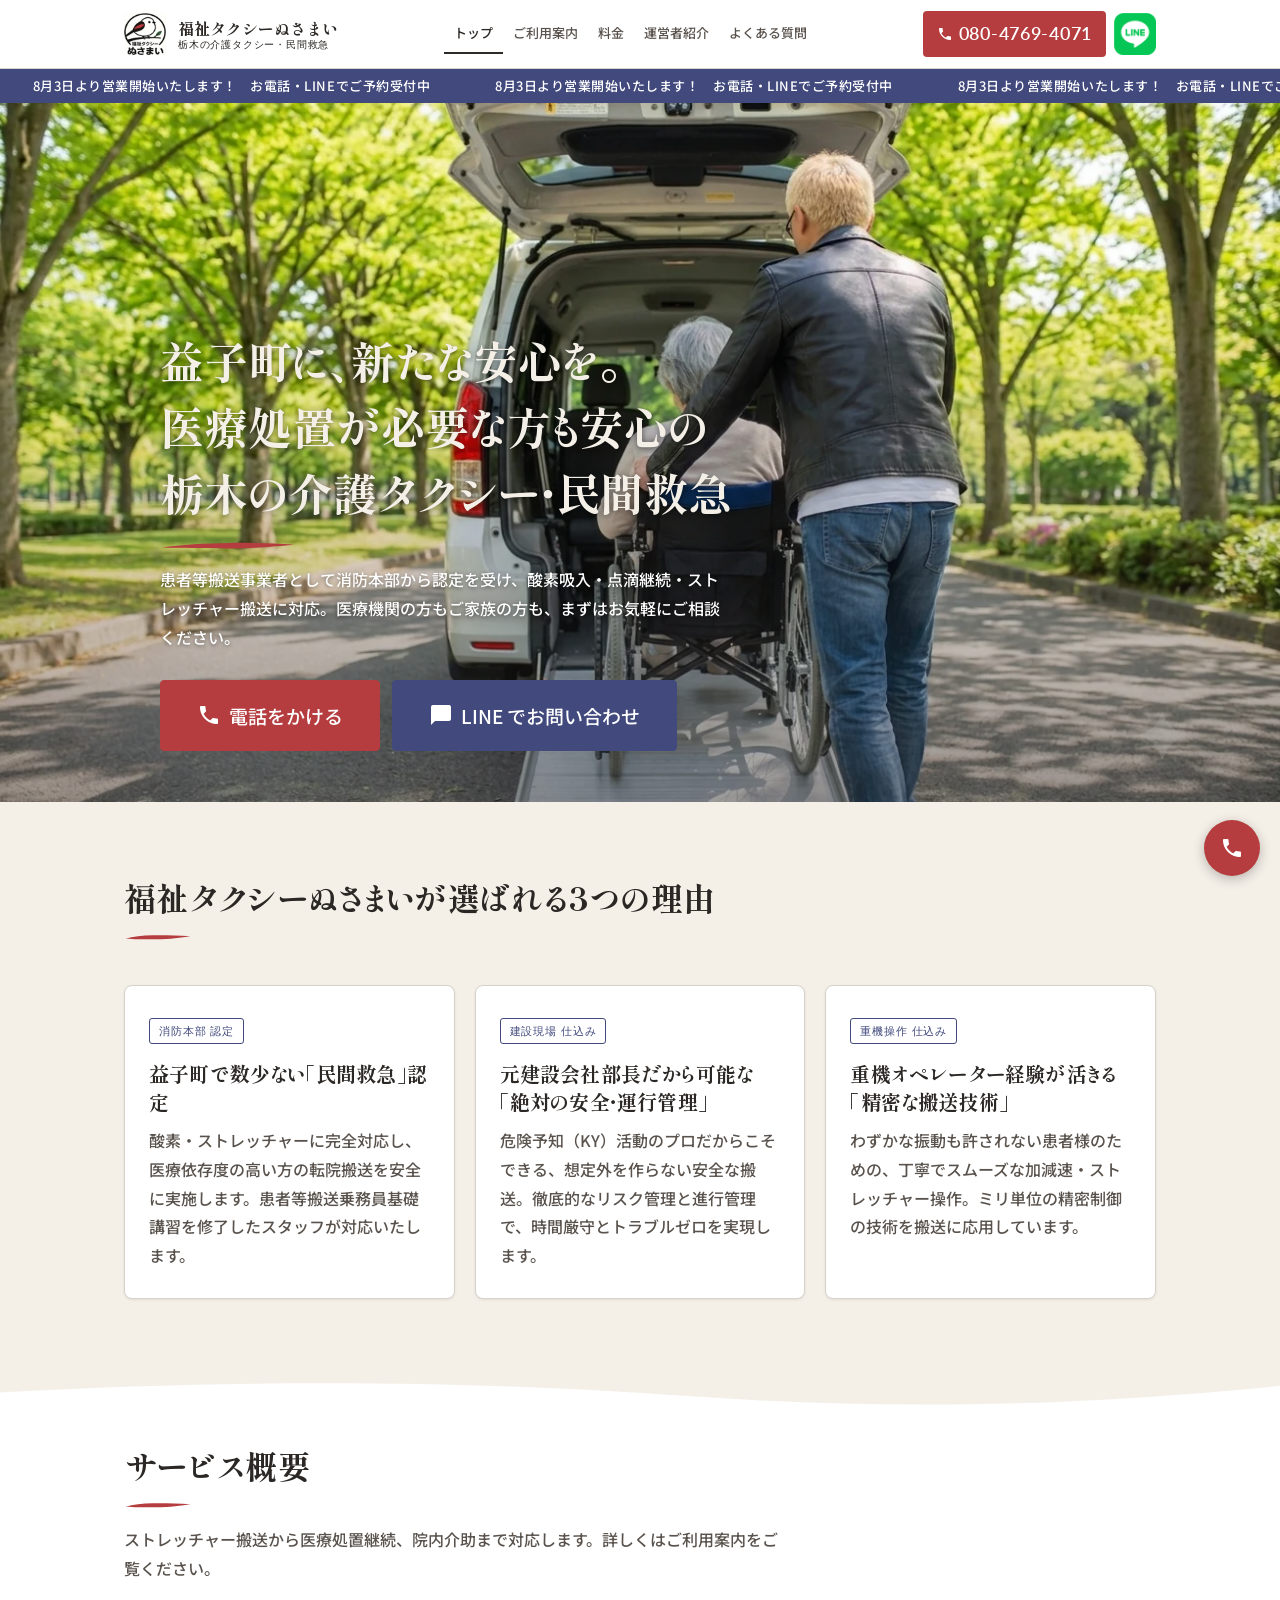
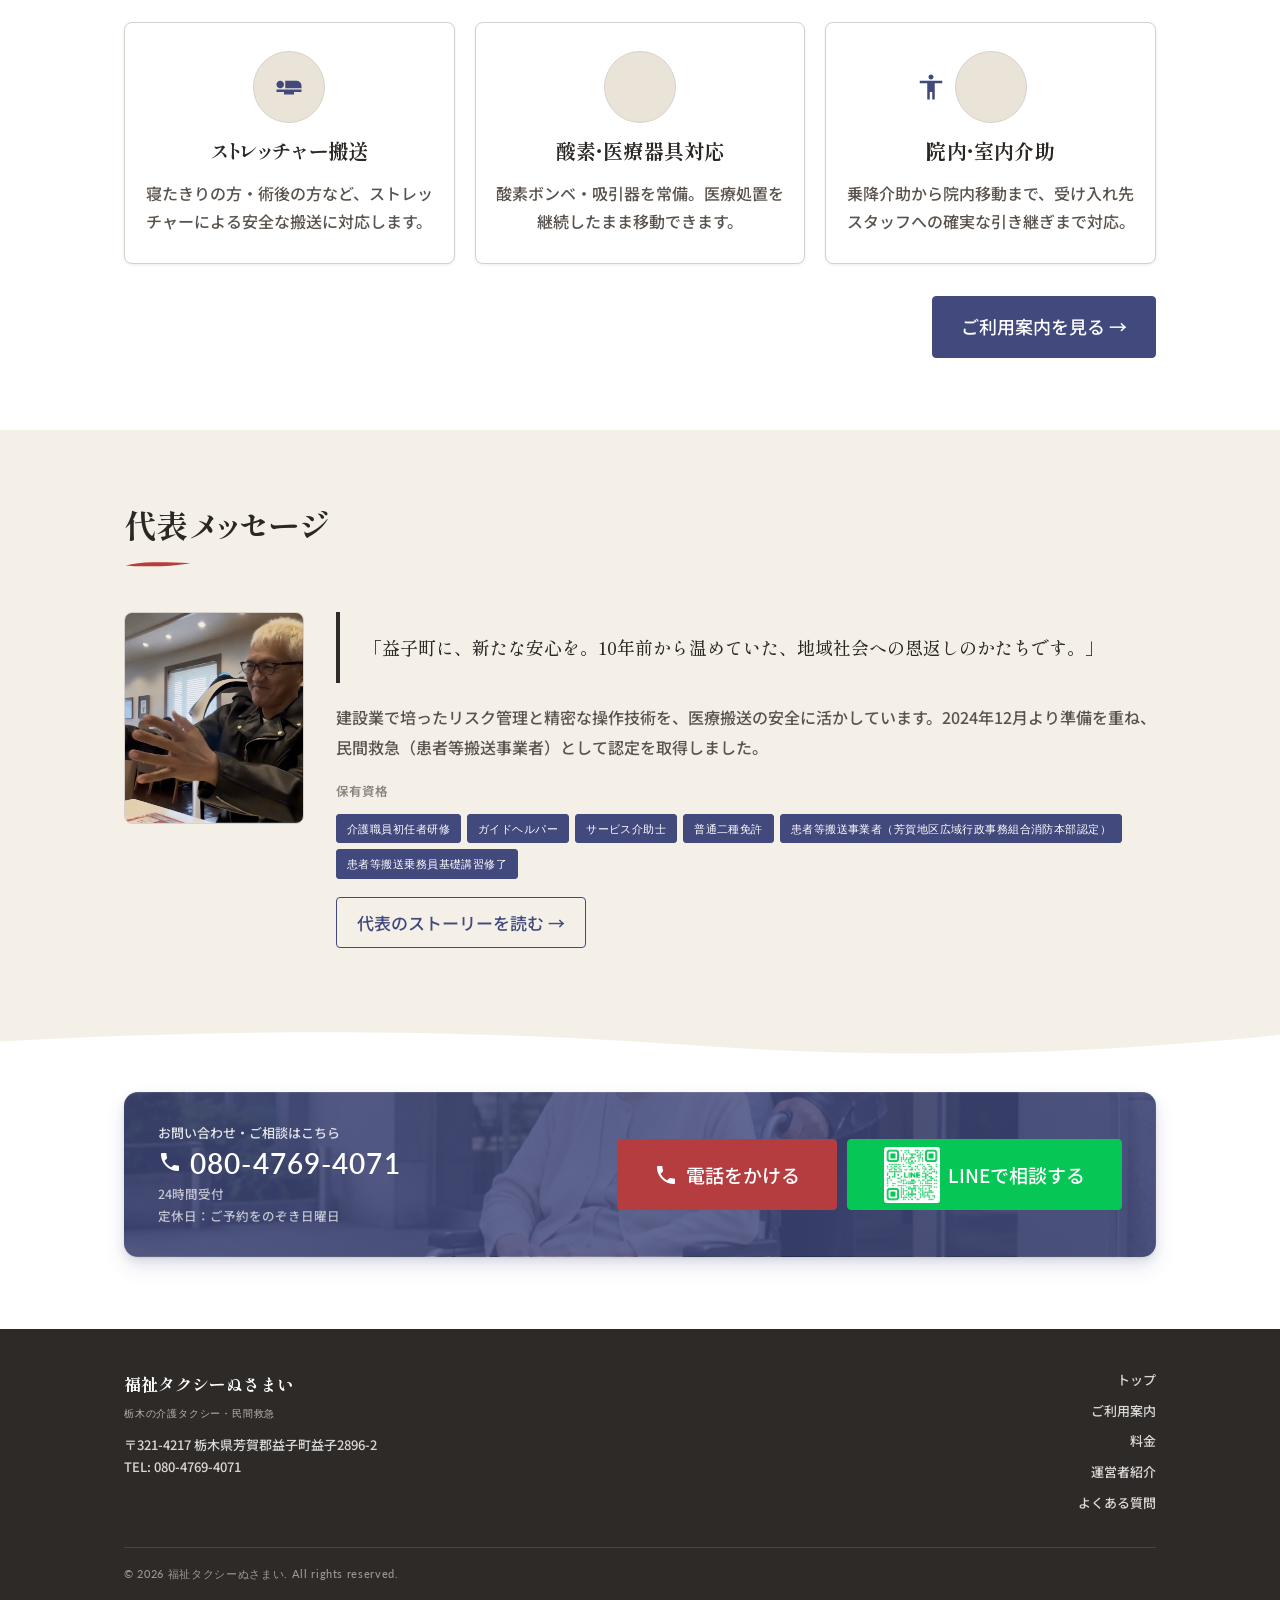
==== commit c4c11d74: "feat: 本番画像差し替え・デッドコード削除・about-cover 調整 - 仮画像を本番画像に差し替え（fv / pagefv / pagefv02 / profile） - index: <p" ====
--- a/index.html
+++ b/index.html
@@ -15,14 +15,14 @@
   <meta property="og:title" content="福祉タクシーぬさまい｜栃木県益子町の介護タクシー・民間救急">
   <meta property="og:description" content="栃木県益子町を拠点に、ストレッチャー搬送・酸素吸入・点滴継続に対応する介護タクシー／民間救急。芳賀郡・栃木県全域の転院・通院・広域搬送を承ります。">
   <meta property="og:url" content="https://tokyo-mate-kikaku.github.io/nusamai-taxi-canp/">
-  <meta property="og:image" content="https://tokyo-mate-kikaku.github.io/nusamai-taxi-canp/img/fv_pc_dummy.webp">
+  <meta property="og:image" content="https://tokyo-mate-kikaku.github.io/nusamai-taxi-canp/img/fv.webp">
   <meta property="og:locale" content="ja_JP">
 
   <!-- Twitter Card -->
   <meta name="twitter:card" content="summary_large_image">
   <meta name="twitter:title" content="福祉タクシーぬさまい｜栃木県益子町の介護タクシー・民間救急">
   <meta name="twitter:description" content="栃木県益子町を拠点に、ストレッチャー搬送・酸素吸入・点滴継続に対応する介護タクシー／民間救急。芳賀郡・栃木県全域の転院・通院・広域搬送を承ります。">
-  <meta name="twitter:image" content="https://tokyo-mate-kikaku.github.io/nusamai-taxi-canp/img/fv_pc_dummy.webp">
+  <meta name="twitter:image" content="https://tokyo-mate-kikaku.github.io/nusamai-taxi-canp/img/fv.webp">
   <link rel="preconnect" href="https://fonts.googleapis.com">
   <link rel="preconnect" href="https://fonts.gstatic.com" crossorigin>
   <link href="https://fonts.googleapis.com/css2?family=Shippori+Mincho:wght@700&text=%25%2C-./0123456789%3AABCDEHIJKLMNPQSTVY_abcdefghiklmnoprstuvwxy%7C%C2%A5%C2%A9%E2%80%94%E2%80%BB%E2%86%92%E2%87%84%E2%97%AF%E2%9C%93%E3%80%81%E3%80%82%E3%80%85%E3%80%8C%E3%80%8D%E3%80%92%E3%80%9C%E3%81%82%E3%81%84%E3%81%86%E3%81%88%E3%81%8A%E3%81%8B%E3%81%8C%E3%81%8D%E3%81%8E%E3%81%8F%E3%81%91%E3%81%93%E3%81%94%E3%81%95%E3%81%97%E3%81%98%E3%81%99%E3%81%9A%E3%81%9B%E3%81%9C%E3%81%9D%E3%81%9E%E3%81%9F%E3%81%A0%E3%81%A1%E3%81%A3%E3%81%A4%E3%81%A6%E3%81%A7%E3%81%A8%E3%81%A9%E3%81%AA%E3%81%AB%E3%81%AC%E3%81%AD%E3%81%AE%E3%81%AF%E3%81%B0%E3%81%B3%E3%81%B8%E3%81%BB%E3%81%BE%E3%81%BF%E3%82%80%E3%82%81%E3%82%82%E3%82%84%E3%82%88%E3%82%89%E3%82%8A%E3%82%8B%E3%82%8C%E3%82%8F%E3%82%92%E3%82%93%E3%82%A2%E3%82%A3%E3%82%A4%E3%82%A8%E3%82%AA%E3%82%AB%E3%82%AD%E3%82%AE%E3%82%AF%E3%82%B0%E3%82%B3%E3%82%B5%E3%82%B7%E3%82%B8%E3%82%B9%E3%82%BA%E3%82%BB%E3%82%BC%E3%82%BF%E3%83%81%E3%83%83%E3%83%86%E3%83%87%E3%83%88%E3%83%89%E3%83%8B%E3%83%8D%E3%83%90%E3%83%92%E3%83%93%E3%83%95%E3%83%96%E3%83%97%E3%83%99%E3%83%9A%E3%83%9C%E3%83%9D%E3%83%9E%E3%83%9F%E3%83%A0%E3%83%A1%E3%83%A2%E3%83%A3%E3%83%A5%E3%83%A7%E3%83%A9%E3%83%AA%E3%83%AB%E3%83%AC%E3%83%AD%E3%83%B3%E3%83%BB%E3%83%BC%E4%B8%80%E4%B8%81%E4%B8%88%E4%B8%8A%E4%B8%8B%E4%B8%8D%E4%B8%96%E4%B8%A1%E4%B8%AD%E4%B8%BB%E4%B9%97%E4%BA%86%E4%BA%88%E4%BA%8B%E4%BA%8C%E4%BA%BA%E4%BB%8A%E4%BB%8B%E4%BB%95%E4%BB%96%E4%BB%98%E4%BB%A3%E4%BB%A5%E4%BB%AE%E4%BB%B6%E4%BB%BB%E4%BC%91%E4%BC%9A%E4%BC%9D%E4%BD%8D%E4%BD%8E%E4%BD%8F%E4%BD%93%E4%BD%95%E4%BD%99%E4%BD%9C%E4%BD%BF%E4%BE%8B%E4%BE%9D%E4%BF%9D%E4%BF%A1%E4%BF%AE%E5%81%B4%E5%82%99%E5%83%8F%E5%85%83%E5%85%85%E5%85%88%E5%85%8D%E5%85%A5%E5%85%A8%E5%85%B1%E5%85%B7%E5%86%85%E5%86%86%E5%86%8D%E5%87%A6%E5%87%BA%E5%88%86%E5%88%87%E5%88%9D%E5%88%A5%E5%88%A9%E5%88%B6%E5%88%B8%E5%89%87%E5%89%8D%E5%89%B2%E5%8A%9B%E5%8A%A0%E5%8A%A9%E5%8B%95%E5%8B%99%E5%8C%97%E5%8C%BA%E5%8C%BB%E5%8D%94%E5%8D%98%E5%8D%B1%E5%8D%B3%E5%8E%9F%E5%8E%B3%E5%8F%82%E5%8F%8E%E5%8F%96%E5%8F%97%E5%8F%A3%E5%8F%AF%E5%8F%B7%E5%90%84%E5%90%88%E5%90%8C%E5%90%8D%E5%90%91%E5%90%AB%E5%90%B8%E5%91%8A%E5%91%BD%E5%93%81%E5%93%A1%E5%95%8F%E5%96%80%E5%96%B6%E5%99%A8%E5%9B%9B%E5%9B%9E%E5%9B%B0%E5%9B%BA%E5%9B%BD%E5%9C%A8%E5%9C%B0%E5%9E%8B%E5%9F%9F%E5%9F%B9%E5%9F%BA%E5%A0%B1%E5%A0%B4%E5%A2%83%E5%A2%97%E5%A3%AB%E5%A4%96%E5%A4%9C%E5%A4%A7%E5%A4%AB%E5%A5%A5%E5%A7%8B%E5%AD%90%E5%AD%98%E5%AE%85%E5%AE%87%E5%AE%88%E5%AE%89%E5%AE%8C%E5%AE%9A%E5%AE%9F%E5%AE%A2%E5%AE%A4%E5%AE%AE%E5%AE%B6%E5%AF%84%E5%AF%86%E5%AF%9D%E5%AF%A7%E5%AF%BE%E5%B0%8F%E5%B0%91%E5%B1%8B%E5%B1%9E%E5%B1%B1%E5%B2%A1%E5%B8%82%E5%B8%8C%E5%B8%AB%E5%B8%AD%E5%B8%AF%E5%B8%B8%E5%B9%B4%E5%B9%B9%E5%BA%83%E5%BA%95%E5%BA%A6%E5%BA%A7%E5%BB%BA%E5%BC%8F%E5%BC%95%E5%BD%93%E5%BD%B9%E5%BE%85%E5%BE%8C%E5%BE%93%E5%BE%97%E5%BE%A1%E5%BE%B9%E5%BF%83%E5%BF%85%E5%BF%9C%E6%80%9D%E6%80%A5%E6%80%A7%E6%81%A9%E6%82%A3%E6%83%91%E6%83%B3%E6%84%8F%E6%84%9B%E6%84%9F%E6%85%8B%E6%88%90%E6%88%B8%E6%89%80%E6%89%8B%E6%89%95%E6%89%BF%E6%8A%80%E6%8A%91%E6%8B%A0%E6%8B%AD%E6%8C%81%E6%8C%87%E6%8C%AF%E6%8C%BF%E6%8D%A8%E6%8F%90%E6%8F%9B%E6%8F%B4%E6%8F%BA%E6%90%AC%E6%90%AD%E6%90%BA%E6%93%8D%E6%94%AF%E6%94%B9%E6%94%BF%E6%95%85%E6%95%91%E6%95%B0%E6%95%B4%E6%96%99%E6%96%B0%E6%96%B9%E6%96%BD%E6%97%85%E6%97%8F%E6%97%A5%E6%97%A9%E6%98%8E%E6%99%82%E6%99%AE%E6%9B%9C%E6%9B%B8%E6%9B%BF%E6%9C%80%E6%9C%88%E6%9C%89%E6%9C%9B%E6%9C%9D%E6%9C%9F%E6%9C%A8%E6%9C%AC%E6%9D%90%E6%9D%A5%E6%9F%93%E6%A0%83%E6%A0%BC%E6%A1%88%E6%A4%85%E6%A5%AD%E6%A6%82%E6%A7%8B%E6%A7%98%E6%A8%99%E6%A9%9F%E6%AD%A2%E6%AD%A3%E6%AD%A9%E6%AD%B4%E6%AE%8A%E6%AE%B5%E6%AF%8E%E6%AF%92%E6%B0%8F%E6%B0%91%E6%B0%97%E6%B0%B4%E6%B1%97%E6%B1%BA%E6%B2%BB%E6%B3%81%E6%B3%95%E6%B4%BB%E6%B5%81%E6%B5%A6%E6%B5%B7%E6%B6%88%E6%B7%BB%E6%B8%85%E6%B8%88%E6%B8%9B%E6%B8%A9%E6%B9%BF%E6%BA%90%E6%BA%96%E6%BB%B4%E7%82%B9%E7%82%BA%E7%83%8F%E7%84%A1%E7%88%B6%E7%89%87%E7%89%B9%E7%8A%B6%E7%8C%9B%E7%8F%BE%E7%90%86%E7%92%B0%E7%94%9F%E7%94%A8%E7%94%B1%E7%94%B3%E7%94%BA%E7%94%BB%E7%95%8C%E7%95%AA%E7%95%B0%E7%96%BE%E7%97%85%E7%97%87%E7%97%B0%E7%99%82%E7%99%BA%E7%9A%84%E7%9B%8A%E7%9B%AE%E7%9B%B4%E7%9B%B8%E7%9C%8B%E7%9C%8C%E7%9C%9F%E7%9D%80%E7%9E%AD%E7%9F%A5%E7%A0%94%E7%A2%BA%E7%A4%8E%E7%A4%BA%E7%A4%BE%E7%A5%89%E7%A5%9E%E7%A6%8F%E7%A7%81%E7%A7%BB%E7%A8%AE%E7%A9%8D%E7%A9%BA%E7%AA%93%E7%AB%8B%E7%AC%AC%E7%AD%89%E7%AD%96%E7%AE%97%E7%AE%A1%E7%B2%BE%E7%B4%84%E7%B4%A0%E7%B4%B0%E7%B4%B9%E7%B5%84%E7%B5%8C%E7%B5%90%E7%B5%A1%E7%B5%B6%E7%B6%99%E7%B6%9A%E7%BD%AE%E7%BF%8C%E7%BF%92%E8%80%83%E8%80%85%E8%80%90%E8%80%97%E8%81%B7%E8%83%B8%E8%83%BD%E8%84%9A%E8%87%AA%E8%88%AC%E8%89%B2%E8%8A%B3%E8%8C%82%E8%8D%B7%E8%90%BD%E8%A1%8C%E8%A1%93%E8%A1%A8%E8%A3%85%E8%A3%95%E8%A6%81%E8%A6%8B%E8%A6%A7%E8%A6%AA%E8%A7%92%E8%A7%A3%E8%A8%80%E8%A8%88%E8%A8%98%E8%A8%AD%E8%A8%B1%E8%A9%B1%E8%A9%B3%E8%AA%8D%E8%AA%A0%E8%AA%AC%E8%AA%AD%E8%AA%BF%E8%AB%87%E8%AC%9B%E8%AD%B0%E8%AD%B7%E8%B2%9D%E8%B2%BB%E8%B3%80%E8%B3%83%E8%B3%87%E8%B3%AA%E8%B5%B0%E8%B5%B7%E8%B6%8A%E8%B7%9D%E8%B7%AF%E8%B7%B5%E8%BA%AB%E8%BB%8A%E8%BB%A2%E8%BB%BD%E8%BC%89%E8%BC%B8%E8%BE%BC%E8%BF%8E%E8%BF%91%E8%BF%94%E9%80%80%E9%80%81%E9%80%94%E9%80%9A%E9%80%9F%E9%80%A0%E9%80%A3%E9%80%B2%E9%81%8B%E9%81%93%E9%81%A9%E9%81%B8%E9%82%A3%E9%83%A1%E9%83%A8%E9%83%B7%E9%83%BD%E9%85%8D%E9%85%B8%E9%87%8D%E9%87%8E%E9%87%8F%E9%87%91%E9%87%A7%E9%95%B7%E9%96%8B%E9%96%93%E9%96%A2%E9%98%B2%E9%99%8D%E9%99%90%E9%99%A2%E9%99%BA%E9%9A%8E%E9%9A%9B%E9%9A%9C%E9%9A%A3%E9%9B%A2%E9%9B%A3%E9%9B%BB%E9%A0%85%E9%A0%88%E9%A0%98%E9%A0%AD%E9%A0%BC%E9%A1%8D%E9%A1%98%E9%A3%9B%E9%A7%90%E9%A8%93%E9%AB%98%E9%BD%A2%EF%BC%88%EF%BC%89%EF%BC%8B%EF%BC%8F%EF%BC%9A%EF%BC%9D%EF%BC%9F%EF%BD%9C&family=Noto+Sans+JP:wght@400;500;700&family=Lato:wght@400;700&display=swap" rel="stylesheet">
@@ -37,7 +37,7 @@
     "name": "福祉タクシーぬさまい",
     "description": "栃木県益子町を拠点に、ストレッチャー搬送・酸素吸入・点滴継続に対応する介護タクシー／民間救急（患者等搬送事業者）。",
     "url": "https://tokyo-mate-kikaku.github.io/nusamai-taxi-canp/",
-    "image": "https://tokyo-mate-kikaku.github.io/nusamai-taxi-canp/img/fv_pc_dummy.webp",
+    "image": "https://tokyo-mate-kikaku.github.io/nusamai-taxi-canp/img/fv.webp",
     "telephone": "+81-80-4769-4071",
     "areaServed": [
       { "@type": "AdministrativeArea", "name": "栃木県芳賀郡益子町" },
@@ -125,11 +125,7 @@
 <!-- ===== HERO ===== -->
 <section class="hero">
   <div class="hero-image-wrap">
-    <picture>
-      <source media="(max-width: 680px)" srcset="img/fv_sp_dummy.webp">
-      <img src="img/fv_pc_dummy.webp" alt="車いすの利用者を福祉車両へご案内する代表" class="hero-img" width="1440" height="802" fetchpriority="high" decoding="async">
-    </picture>
-    <span class="ph-tag">仮挿入</span>
+    <img src="img/fv.webp" alt="車いすの利用者を福祉車両へご案内する代表" class="hero-img" width="414" height="6699" fetchpriority="high" decoding="async">
   </div>
   <div class="hero-body">
     <h1 class="hero-catch">益子町に、新たな安心を。<br>医療処置が必要な方も安心の<br>栃木の介護タクシー・民間救急</h1>
@@ -204,9 +200,8 @@
       <h2 class="section-title">代表メッセージ</h2>
     </div>
     <div style="display: flex; gap: 32px; align-items: flex-start; flex-wrap: wrap;">
-      <div style="width: 180px; flex-shrink: 0; position: relative;">
-        <img src="img/profile_dummy_sm.webp" alt="福祉タクシーぬさまい 代表 浦上猛" width="180" height="240" loading="lazy" style="width: 100%; height: auto; border-radius: var(--radius); border: 1.4px solid var(--border); display: block;">
-        <span class="ph-tag">仮挿入</span>
+      <div style="width: 180px; flex-shrink: 0;">
+        <img src="img/profile.webp" alt="福祉タクシーぬさまい 代表 浦上猛" width="703" height="831" loading="lazy" style="width: 100%; height: auto; border-radius: var(--radius); border: 1.4px solid var(--border); display: block;">
       </div>
       <div style="flex: 1; min-width: 260px;">
         <div class="quote-block" style="margin-bottom: 20px;">「益子町に、新たな安心を。10年前から温めていた、地域社会への恩返しのかたちです。」</div>
@@ -220,7 +215,7 @@
           <span class="badge">患者等搬送事業者（芳賀地区広域行政事務組合消防本部認定）</span>
           <span class="badge">患者等搬送乗務員基礎講習修了</span>
         </div>
-        <a href="about.html" class="btn btn-ghost btn-sm btn-accent">代表のストーリーを読む →</a>
+        <a href="about.html" class="btn btn-sm btn-accent">代表のストーリーを読む →</a>
       </div>
     </div>
   </div>
--- a/css/style.css
+++ b/css/style.css
@@ -74,16 +74,6 @@
   font-feature-settings: "palt";
 }
 
-.section-label {
-  font-family: var(--mono);
-  font-size: 11px;
-  letter-spacing: .14em;
-  text-transform: uppercase;
-  color: var(--accent);
-  display: block;
-  margin-bottom: 10px;
-}
-
 .section-title {
   font-size: clamp(24px, 3.5vw, 32px);
   margin-bottom: 12px;
@@ -118,7 +108,6 @@
 
 .section { padding: var(--section-py) 0; }
 .section.bg-soft { background: var(--bg-soft); }
-.section.bg-alt  { background: var(--bg-alt); }
 
 /* 柔らかい曲線の区切り：上セクションの地色が、わずかに非対称な曲線で下へ沈む（柿釉ブラシと同じ手仕事の揺らぎ）。色は足さず同系トーンで上品に。--wave-color で曲線色を上書き可（白→soft の境界など）。 */
 .wave-down { position: relative; z-index: 2; }
@@ -145,9 +134,7 @@
 
 .section-header { margin-bottom: 40px; }
 
-.grid-2 { display: grid; grid-template-columns: 1fr 1fr; gap: 20px; }
 .grid-3 { display: grid; grid-template-columns: repeat(3, 1fr); gap: 20px; }
-.grid-4 { display: grid; grid-template-columns: repeat(4, 1fr); gap: 16px; }
 
 /* ---------- Buttons ---------- */
 .btn {
@@ -550,21 +537,8 @@
 }
 
 /* ---------- Image Placeholder ---------- */
-.img-ph {
-  background:
-    repeating-linear-gradient(135deg, transparent 0 9px, rgba(0,0,0,.06) 9px 10px),
-    var(--bg-alt);
-  display: flex;
-  align-items: center;
-  justify-content: center;
-  border-radius: var(--radius-s);
-  overflow: hidden;
-}
-
-/* 仮挿入ラベル 共通（.img-ph span / .equip-card .equip-img span / .profile-img span / .ph-tag） */
-.img-ph span,
+/* 仮挿入ラベル 共通（.equip-card .equip-img span / .ph-tag） */
 .equip-card .equip-img span,
-.profile-img span,
 .ph-tag {
   background: rgba(255,255,255,.85);
   border: 1px solid var(--border);
@@ -573,8 +547,6 @@
   font-size: 10.5px;
   color: var(--muted);
 }
-.img-ph span,
-.profile-img span { padding: 4px 10px; }
 .equip-card .equip-img span { padding: 3px 9px; }
 /* 実画像の上に重ねる「仮挿入」キャプション。親を position:relative にして中央配置 */
 .ph-tag {
@@ -671,7 +643,7 @@
   background-image:
     linear-gradient(color-mix(in srgb, var(--accent) 82%, transparent),
                     color-mix(in srgb, var(--accent) 82%, transparent)),   /* 呉須カラーフィルター（前面・現状の地色を半透明化） */
-    url('../img/fv02.webp');                                               /* FV写真（背面・cover） */
+    url('../img/pagefv.webp');                                               /* FV写真（背面・cover） */
   background-size: auto, cover;
   background-position: center;
   background-repeat: no-repeat;
@@ -820,7 +792,7 @@
     radial-gradient(140% 120% at 85% -25%, rgba(255,255,255,.12), rgba(255,255,255,0) 60%),  /* 右上の光沢 */
     linear-gradient(color-mix(in srgb, var(--accent-dark) 80%, transparent),
                     color-mix(in srgb, var(--accent-dark) 80%, transparent)),                 /* 呉須カラーフィルター */
-    url('../img/fv02.webp');                                                                   /* FV 写真（最背面） */
+    url('../img/pagefv.webp');                                                                   /* FV 写真（最背面） */
   background-repeat: repeat, no-repeat, no-repeat, no-repeat;
   background-size:   auto,   auto,      auto,      cover;
   background-position: center, center, center, center;
@@ -1217,7 +1189,7 @@
 .about-cover {
   width: 100%;
   height: clamp(280px, 45vw, 520px);
-  background-image: url('../img/profile_dummy.webp');
+  background-image: url('../img/pagefv02.webp');
   background-size: cover;
   background-position: center 38%;
   background-repeat: no-repeat;
@@ -1227,19 +1199,12 @@
   position: relative;
   overflow: hidden;
 }
-
-.about-cover .img-label-small {
+.about-cover::before {
+  content: '';
   position: absolute;
-  top: 50%;
-  left: 50%;
-  transform: translate(-50%, -50%);
-  background: rgba(255,255,255,.85);
-  border: 1px solid var(--border);
-  padding: 5px 12px;
-  border-radius: 3px;
-  font-family: var(--mono);
-  font-size: 11px;
-  color: var(--muted);
+  inset: 0;
+  background: rgba(0,0,0,.3);
+  pointer-events: none;
 }
 
 .about-cover-caption {
@@ -1251,6 +1216,7 @@
   padding: 20px 28px;
   margin: 24px;
   max-width: 440px;
+  position: relative;
 }
 
 .about-cover-caption h2 {
@@ -1344,8 +1310,6 @@
   letter-spacing: .1em;
   margin-bottom: 6px;
 }
-
-.profile-career { font-size: 16px; color: var(--text-2); line-height: 1.8; }
 
 /* ---------- Timeline（経歴：本当に順序のある列）---------- */
 .timeline { list-style: none; margin: 0; padding: 0; }
@@ -1502,7 +1466,6 @@
 /* ---------- Responsive ---------- */
 @media (max-width: 900px) {
   .grid-3 { grid-template-columns: 1fr 1fr; }
-  .grid-4 { grid-template-columns: 1fr 1fr; }
   .payment-grid { grid-template-columns: 1fr 1fr; }
 
   .profile-grid { grid-template-columns: 1fr; }
@@ -1586,9 +1549,7 @@
 @media (max-width: 680px) {
   :root { --section-py: 48px; }
 
-  .grid-2 { grid-template-columns: 1fr; }
   .grid-3 { grid-template-columns: 1fr; }
-  .grid-4 { grid-template-columns: 1fr 1fr; }
   .payment-grid { grid-template-columns: 1fr; }
   .step-arrow { padding-left: calc(36px + 18px); }
 
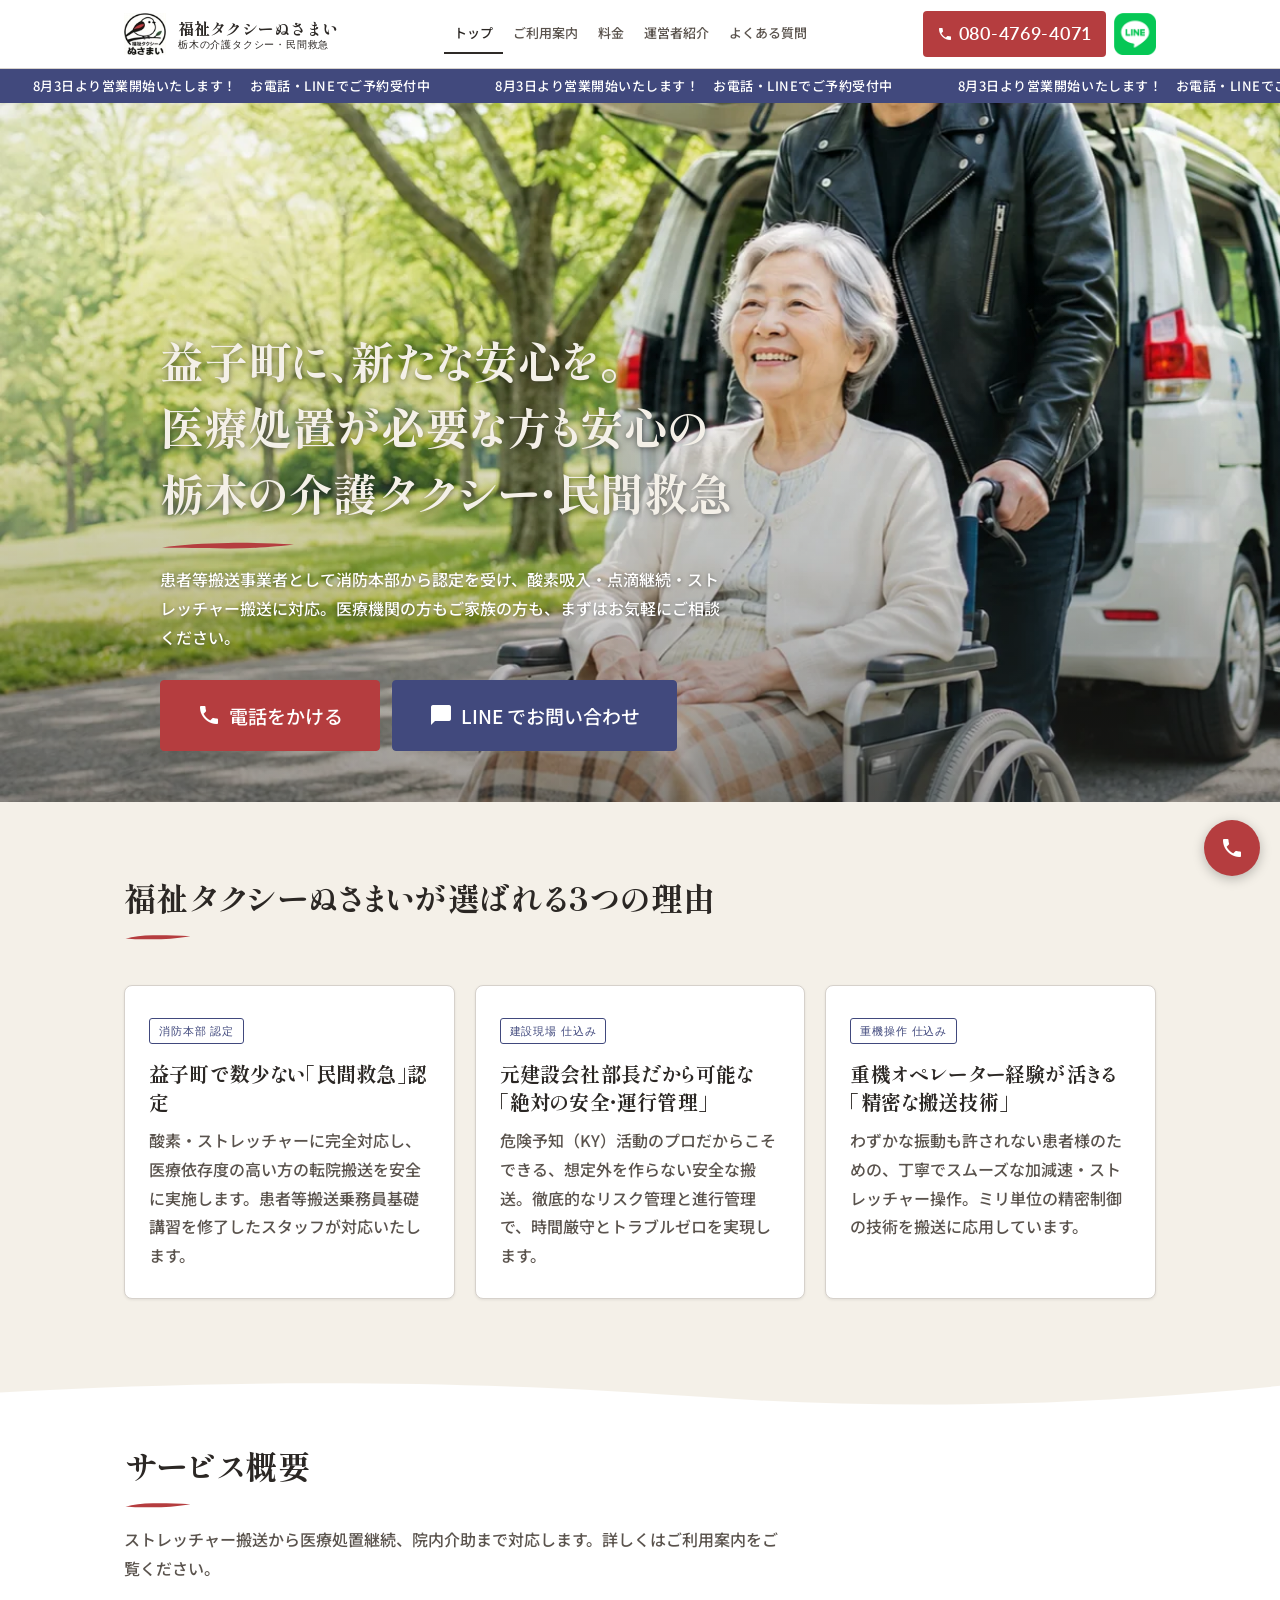
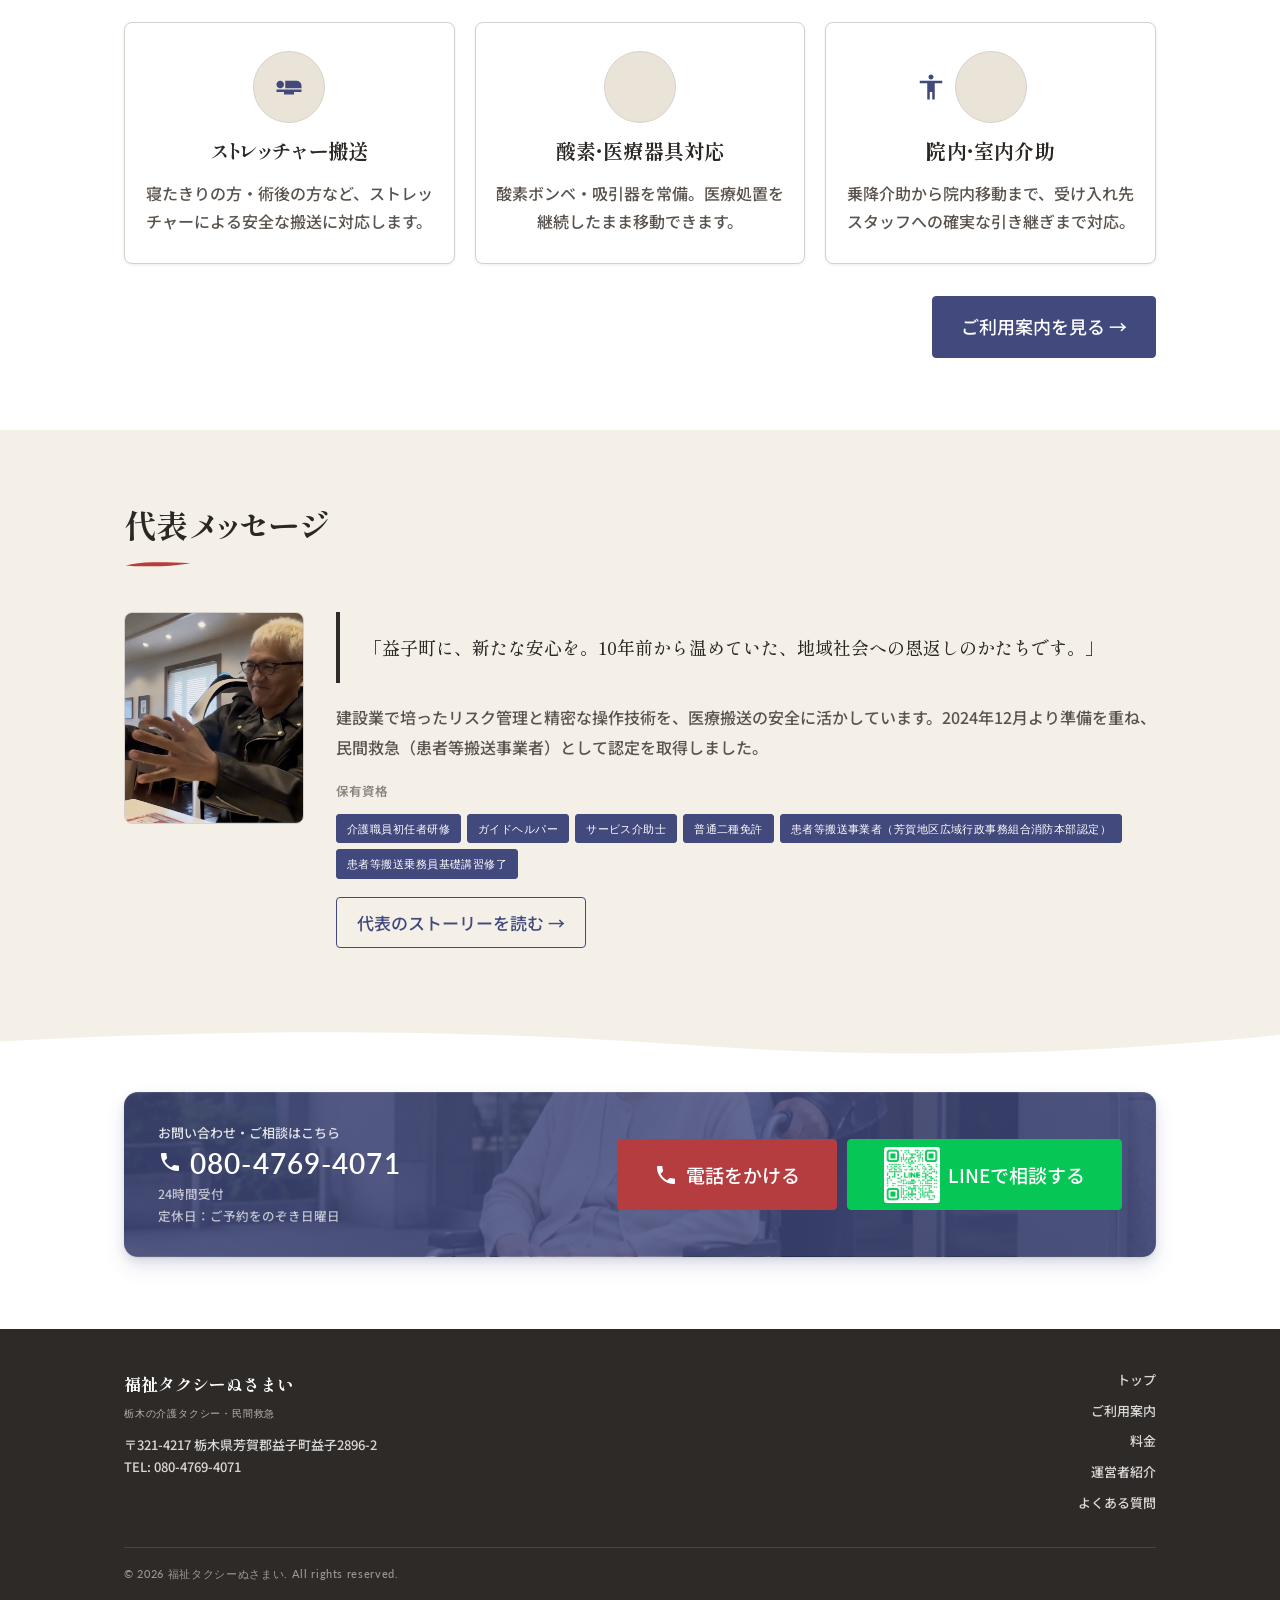
==== commit 71e28df4: "feat: index FV を fv.webp → fv_draft01.webp に差し替え Co-Authored-By: Claude Sonnet 4.6 <noreply@anthropi" ====
--- a/index.html
+++ b/index.html
@@ -15,14 +15,14 @@
   <meta property="og:title" content="福祉タクシーぬさまい｜栃木県益子町の介護タクシー・民間救急">
   <meta property="og:description" content="栃木県益子町を拠点に、ストレッチャー搬送・酸素吸入・点滴継続に対応する介護タクシー／民間救急。芳賀郡・栃木県全域の転院・通院・広域搬送を承ります。">
   <meta property="og:url" content="https://tokyo-mate-kikaku.github.io/nusamai-taxi-canp/">
-  <meta property="og:image" content="https://tokyo-mate-kikaku.github.io/nusamai-taxi-canp/img/fv.webp">
+  <meta property="og:image" content="https://tokyo-mate-kikaku.github.io/nusamai-taxi-canp/img/fv_draft01.webp">
   <meta property="og:locale" content="ja_JP">
 
   <!-- Twitter Card -->
   <meta name="twitter:card" content="summary_large_image">
   <meta name="twitter:title" content="福祉タクシーぬさまい｜栃木県益子町の介護タクシー・民間救急">
   <meta name="twitter:description" content="栃木県益子町を拠点に、ストレッチャー搬送・酸素吸入・点滴継続に対応する介護タクシー／民間救急。芳賀郡・栃木県全域の転院・通院・広域搬送を承ります。">
-  <meta name="twitter:image" content="https://tokyo-mate-kikaku.github.io/nusamai-taxi-canp/img/fv.webp">
+  <meta name="twitter:image" content="https://tokyo-mate-kikaku.github.io/nusamai-taxi-canp/img/fv_draft01.webp">
   <link rel="preconnect" href="https://fonts.googleapis.com">
   <link rel="preconnect" href="https://fonts.gstatic.com" crossorigin>
   <link href="https://fonts.googleapis.com/css2?family=Shippori+Mincho:wght@700&text=%25%2C-./0123456789%3AABCDEHIJKLMNPQSTVY_abcdefghiklmnoprstuvwxy%7C%C2%A5%C2%A9%E2%80%94%E2%80%BB%E2%86%92%E2%87%84%E2%97%AF%E2%9C%93%E3%80%81%E3%80%82%E3%80%85%E3%80%8C%E3%80%8D%E3%80%92%E3%80%9C%E3%81%82%E3%81%84%E3%81%86%E3%81%88%E3%81%8A%E3%81%8B%E3%81%8C%E3%81%8D%E3%81%8E%E3%81%8F%E3%81%91%E3%81%93%E3%81%94%E3%81%95%E3%81%97%E3%81%98%E3%81%99%E3%81%9A%E3%81%9B%E3%81%9C%E3%81%9D%E3%81%9E%E3%81%9F%E3%81%A0%E3%81%A1%E3%81%A3%E3%81%A4%E3%81%A6%E3%81%A7%E3%81%A8%E3%81%A9%E3%81%AA%E3%81%AB%E3%81%AC%E3%81%AD%E3%81%AE%E3%81%AF%E3%81%B0%E3%81%B3%E3%81%B8%E3%81%BB%E3%81%BE%E3%81%BF%E3%82%80%E3%82%81%E3%82%82%E3%82%84%E3%82%88%E3%82%89%E3%82%8A%E3%82%8B%E3%82%8C%E3%82%8F%E3%82%92%E3%82%93%E3%82%A2%E3%82%A3%E3%82%A4%E3%82%A8%E3%82%AA%E3%82%AB%E3%82%AD%E3%82%AE%E3%82%AF%E3%82%B0%E3%82%B3%E3%82%B5%E3%82%B7%E3%82%B8%E3%82%B9%E3%82%BA%E3%82%BB%E3%82%BC%E3%82%BF%E3%83%81%E3%83%83%E3%83%86%E3%83%87%E3%83%88%E3%83%89%E3%83%8B%E3%83%8D%E3%83%90%E3%83%92%E3%83%93%E3%83%95%E3%83%96%E3%83%97%E3%83%99%E3%83%9A%E3%83%9C%E3%83%9D%E3%83%9E%E3%83%9F%E3%83%A0%E3%83%A1%E3%83%A2%E3%83%A3%E3%83%A5%E3%83%A7%E3%83%A9%E3%83%AA%E3%83%AB%E3%83%AC%E3%83%AD%E3%83%B3%E3%83%BB%E3%83%BC%E4%B8%80%E4%B8%81%E4%B8%88%E4%B8%8A%E4%B8%8B%E4%B8%8D%E4%B8%96%E4%B8%A1%E4%B8%AD%E4%B8%BB%E4%B9%97%E4%BA%86%E4%BA%88%E4%BA%8B%E4%BA%8C%E4%BA%BA%E4%BB%8A%E4%BB%8B%E4%BB%95%E4%BB%96%E4%BB%98%E4%BB%A3%E4%BB%A5%E4%BB%AE%E4%BB%B6%E4%BB%BB%E4%BC%91%E4%BC%9A%E4%BC%9D%E4%BD%8D%E4%BD%8E%E4%BD%8F%E4%BD%93%E4%BD%95%E4%BD%99%E4%BD%9C%E4%BD%BF%E4%BE%8B%E4%BE%9D%E4%BF%9D%E4%BF%A1%E4%BF%AE%E5%81%B4%E5%82%99%E5%83%8F%E5%85%83%E5%85%85%E5%85%88%E5%85%8D%E5%85%A5%E5%85%A8%E5%85%B1%E5%85%B7%E5%86%85%E5%86%86%E5%86%8D%E5%87%A6%E5%87%BA%E5%88%86%E5%88%87%E5%88%9D%E5%88%A5%E5%88%A9%E5%88%B6%E5%88%B8%E5%89%87%E5%89%8D%E5%89%B2%E5%8A%9B%E5%8A%A0%E5%8A%A9%E5%8B%95%E5%8B%99%E5%8C%97%E5%8C%BA%E5%8C%BB%E5%8D%94%E5%8D%98%E5%8D%B1%E5%8D%B3%E5%8E%9F%E5%8E%B3%E5%8F%82%E5%8F%8E%E5%8F%96%E5%8F%97%E5%8F%A3%E5%8F%AF%E5%8F%B7%E5%90%84%E5%90%88%E5%90%8C%E5%90%8D%E5%90%91%E5%90%AB%E5%90%B8%E5%91%8A%E5%91%BD%E5%93%81%E5%93%A1%E5%95%8F%E5%96%80%E5%96%B6%E5%99%A8%E5%9B%9B%E5%9B%9E%E5%9B%B0%E5%9B%BA%E5%9B%BD%E5%9C%A8%E5%9C%B0%E5%9E%8B%E5%9F%9F%E5%9F%B9%E5%9F%BA%E5%A0%B1%E5%A0%B4%E5%A2%83%E5%A2%97%E5%A3%AB%E5%A4%96%E5%A4%9C%E5%A4%A7%E5%A4%AB%E5%A5%A5%E5%A7%8B%E5%AD%90%E5%AD%98%E5%AE%85%E5%AE%87%E5%AE%88%E5%AE%89%E5%AE%8C%E5%AE%9A%E5%AE%9F%E5%AE%A2%E5%AE%A4%E5%AE%AE%E5%AE%B6%E5%AF%84%E5%AF%86%E5%AF%9D%E5%AF%A7%E5%AF%BE%E5%B0%8F%E5%B0%91%E5%B1%8B%E5%B1%9E%E5%B1%B1%E5%B2%A1%E5%B8%82%E5%B8%8C%E5%B8%AB%E5%B8%AD%E5%B8%AF%E5%B8%B8%E5%B9%B4%E5%B9%B9%E5%BA%83%E5%BA%95%E5%BA%A6%E5%BA%A7%E5%BB%BA%E5%BC%8F%E5%BC%95%E5%BD%93%E5%BD%B9%E5%BE%85%E5%BE%8C%E5%BE%93%E5%BE%97%E5%BE%A1%E5%BE%B9%E5%BF%83%E5%BF%85%E5%BF%9C%E6%80%9D%E6%80%A5%E6%80%A7%E6%81%A9%E6%82%A3%E6%83%91%E6%83%B3%E6%84%8F%E6%84%9B%E6%84%9F%E6%85%8B%E6%88%90%E6%88%B8%E6%89%80%E6%89%8B%E6%89%95%E6%89%BF%E6%8A%80%E6%8A%91%E6%8B%A0%E6%8B%AD%E6%8C%81%E6%8C%87%E6%8C%AF%E6%8C%BF%E6%8D%A8%E6%8F%90%E6%8F%9B%E6%8F%B4%E6%8F%BA%E6%90%AC%E6%90%AD%E6%90%BA%E6%93%8D%E6%94%AF%E6%94%B9%E6%94%BF%E6%95%85%E6%95%91%E6%95%B0%E6%95%B4%E6%96%99%E6%96%B0%E6%96%B9%E6%96%BD%E6%97%85%E6%97%8F%E6%97%A5%E6%97%A9%E6%98%8E%E6%99%82%E6%99%AE%E6%9B%9C%E6%9B%B8%E6%9B%BF%E6%9C%80%E6%9C%88%E6%9C%89%E6%9C%9B%E6%9C%9D%E6%9C%9F%E6%9C%A8%E6%9C%AC%E6%9D%90%E6%9D%A5%E6%9F%93%E6%A0%83%E6%A0%BC%E6%A1%88%E6%A4%85%E6%A5%AD%E6%A6%82%E6%A7%8B%E6%A7%98%E6%A8%99%E6%A9%9F%E6%AD%A2%E6%AD%A3%E6%AD%A9%E6%AD%B4%E6%AE%8A%E6%AE%B5%E6%AF%8E%E6%AF%92%E6%B0%8F%E6%B0%91%E6%B0%97%E6%B0%B4%E6%B1%97%E6%B1%BA%E6%B2%BB%E6%B3%81%E6%B3%95%E6%B4%BB%E6%B5%81%E6%B5%A6%E6%B5%B7%E6%B6%88%E6%B7%BB%E6%B8%85%E6%B8%88%E6%B8%9B%E6%B8%A9%E6%B9%BF%E6%BA%90%E6%BA%96%E6%BB%B4%E7%82%B9%E7%82%BA%E7%83%8F%E7%84%A1%E7%88%B6%E7%89%87%E7%89%B9%E7%8A%B6%E7%8C%9B%E7%8F%BE%E7%90%86%E7%92%B0%E7%94%9F%E7%94%A8%E7%94%B1%E7%94%B3%E7%94%BA%E7%94%BB%E7%95%8C%E7%95%AA%E7%95%B0%E7%96%BE%E7%97%85%E7%97%87%E7%97%B0%E7%99%82%E7%99%BA%E7%9A%84%E7%9B%8A%E7%9B%AE%E7%9B%B4%E7%9B%B8%E7%9C%8B%E7%9C%8C%E7%9C%9F%E7%9D%80%E7%9E%AD%E7%9F%A5%E7%A0%94%E7%A2%BA%E7%A4%8E%E7%A4%BA%E7%A4%BE%E7%A5%89%E7%A5%9E%E7%A6%8F%E7%A7%81%E7%A7%BB%E7%A8%AE%E7%A9%8D%E7%A9%BA%E7%AA%93%E7%AB%8B%E7%AC%AC%E7%AD%89%E7%AD%96%E7%AE%97%E7%AE%A1%E7%B2%BE%E7%B4%84%E7%B4%A0%E7%B4%B0%E7%B4%B9%E7%B5%84%E7%B5%8C%E7%B5%90%E7%B5%A1%E7%B5%B6%E7%B6%99%E7%B6%9A%E7%BD%AE%E7%BF%8C%E7%BF%92%E8%80%83%E8%80%85%E8%80%90%E8%80%97%E8%81%B7%E8%83%B8%E8%83%BD%E8%84%9A%E8%87%AA%E8%88%AC%E8%89%B2%E8%8A%B3%E8%8C%82%E8%8D%B7%E8%90%BD%E8%A1%8C%E8%A1%93%E8%A1%A8%E8%A3%85%E8%A3%95%E8%A6%81%E8%A6%8B%E8%A6%A7%E8%A6%AA%E8%A7%92%E8%A7%A3%E8%A8%80%E8%A8%88%E8%A8%98%E8%A8%AD%E8%A8%B1%E8%A9%B1%E8%A9%B3%E8%AA%8D%E8%AA%A0%E8%AA%AC%E8%AA%AD%E8%AA%BF%E8%AB%87%E8%AC%9B%E8%AD%B0%E8%AD%B7%E8%B2%9D%E8%B2%BB%E8%B3%80%E8%B3%83%E8%B3%87%E8%B3%AA%E8%B5%B0%E8%B5%B7%E8%B6%8A%E8%B7%9D%E8%B7%AF%E8%B7%B5%E8%BA%AB%E8%BB%8A%E8%BB%A2%E8%BB%BD%E8%BC%89%E8%BC%B8%E8%BE%BC%E8%BF%8E%E8%BF%91%E8%BF%94%E9%80%80%E9%80%81%E9%80%94%E9%80%9A%E9%80%9F%E9%80%A0%E9%80%A3%E9%80%B2%E9%81%8B%E9%81%93%E9%81%A9%E9%81%B8%E9%82%A3%E9%83%A1%E9%83%A8%E9%83%B7%E9%83%BD%E9%85%8D%E9%85%B8%E9%87%8D%E9%87%8E%E9%87%8F%E9%87%91%E9%87%A7%E9%95%B7%E9%96%8B%E9%96%93%E9%96%A2%E9%98%B2%E9%99%8D%E9%99%90%E9%99%A2%E9%99%BA%E9%9A%8E%E9%9A%9B%E9%9A%9C%E9%9A%A3%E9%9B%A2%E9%9B%A3%E9%9B%BB%E9%A0%85%E9%A0%88%E9%A0%98%E9%A0%AD%E9%A0%BC%E9%A1%8D%E9%A1%98%E9%A3%9B%E9%A7%90%E9%A8%93%E9%AB%98%E9%BD%A2%EF%BC%88%EF%BC%89%EF%BC%8B%EF%BC%8F%EF%BC%9A%EF%BC%9D%EF%BC%9F%EF%BD%9C&family=Noto+Sans+JP:wght@400;500;700&family=Lato:wght@400;700&display=swap" rel="stylesheet">
@@ -37,7 +37,7 @@
     "name": "福祉タクシーぬさまい",
     "description": "栃木県益子町を拠点に、ストレッチャー搬送・酸素吸入・点滴継続に対応する介護タクシー／民間救急（患者等搬送事業者）。",
     "url": "https://tokyo-mate-kikaku.github.io/nusamai-taxi-canp/",
-    "image": "https://tokyo-mate-kikaku.github.io/nusamai-taxi-canp/img/fv.webp",
+    "image": "https://tokyo-mate-kikaku.github.io/nusamai-taxi-canp/img/fv_draft01.webp",
     "telephone": "+81-80-4769-4071",
     "areaServed": [
       { "@type": "AdministrativeArea", "name": "栃木県芳賀郡益子町" },
@@ -125,7 +125,7 @@
 <!-- ===== HERO ===== -->
 <section class="hero">
   <div class="hero-image-wrap">
-    <img src="img/fv.webp" alt="車いすの利用者を福祉車両へご案内する代表" class="hero-img" width="414" height="6699" fetchpriority="high" decoding="async">
+    <img src="img/fv_draft01.webp" alt="車いすの利用者を福祉車両へご案内する代表" class="hero-img" width="414" height="6699" fetchpriority="high" decoding="async">
   </div>
   <div class="hero-body">
     <h1 class="hero-catch">益子町に、新たな安心を。<br>医療処置が必要な方も安心の<br>栃木の介護タクシー・民間救急</h1>
